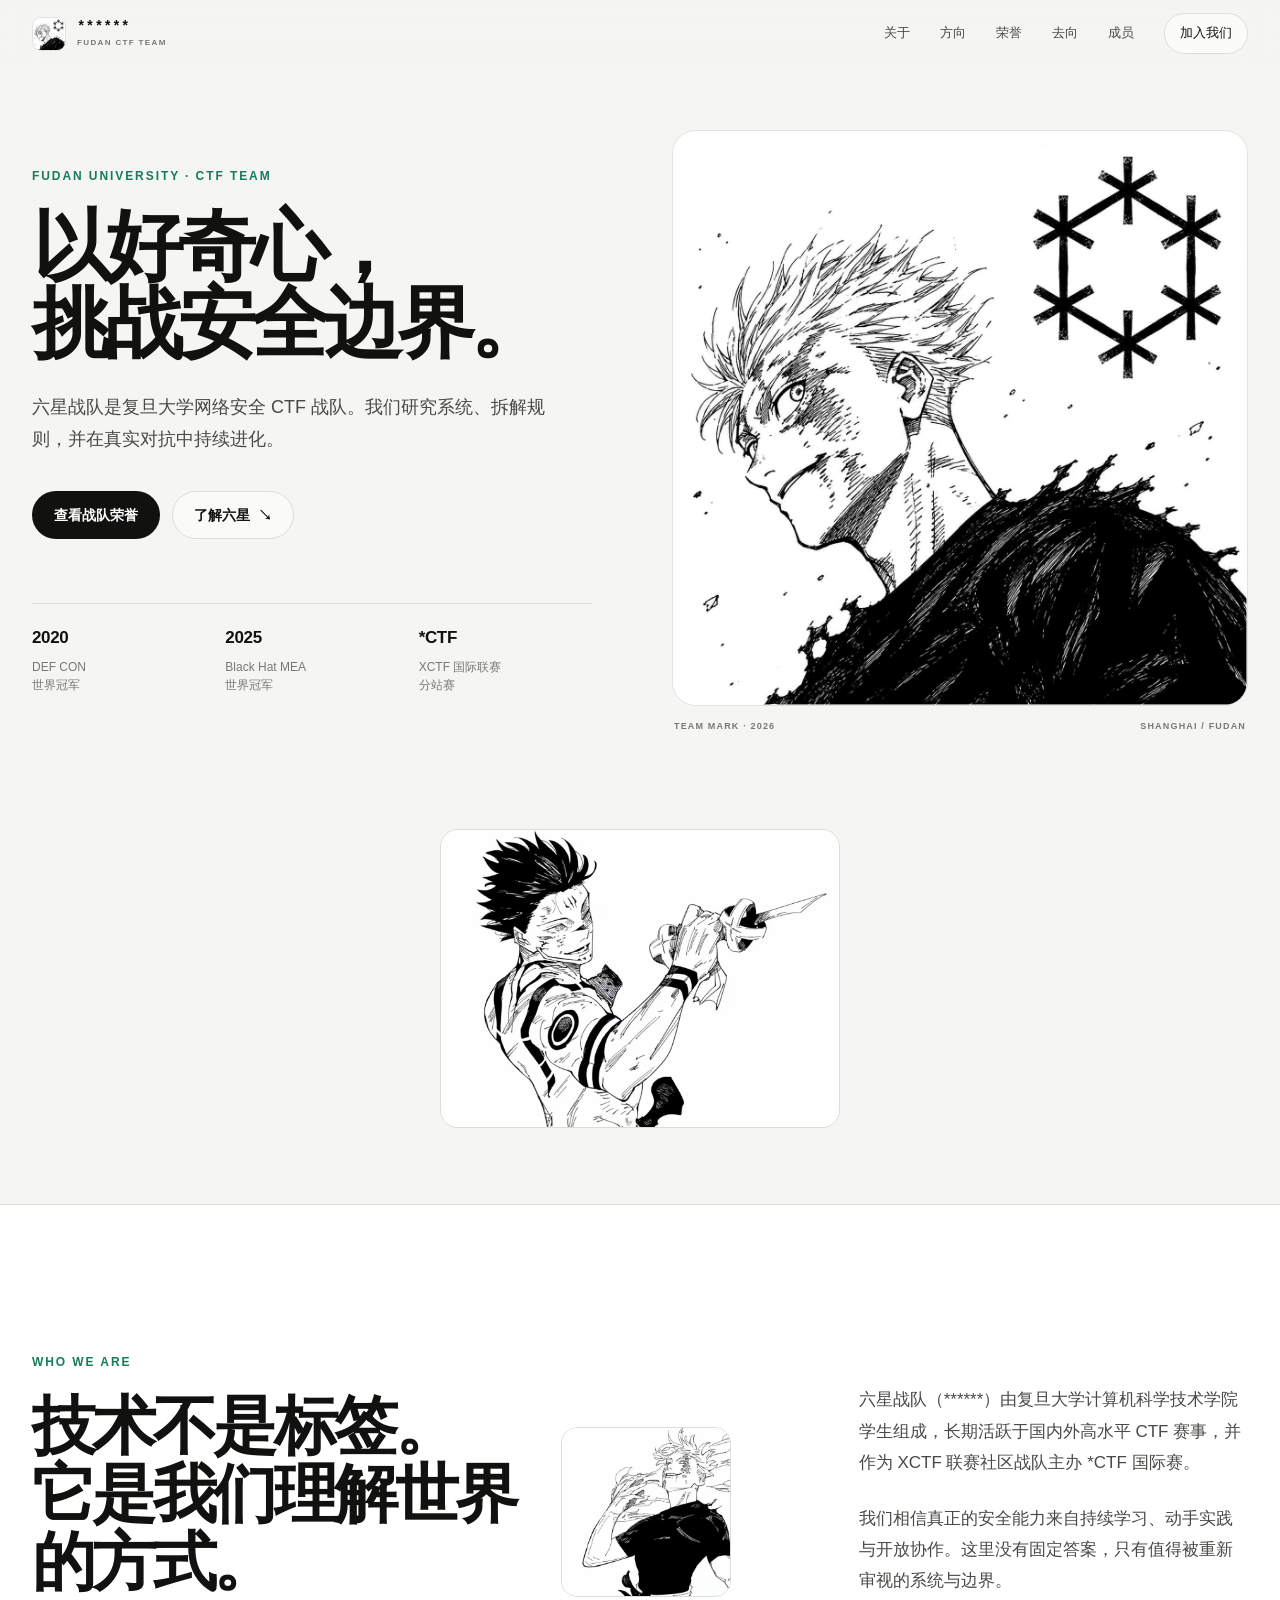
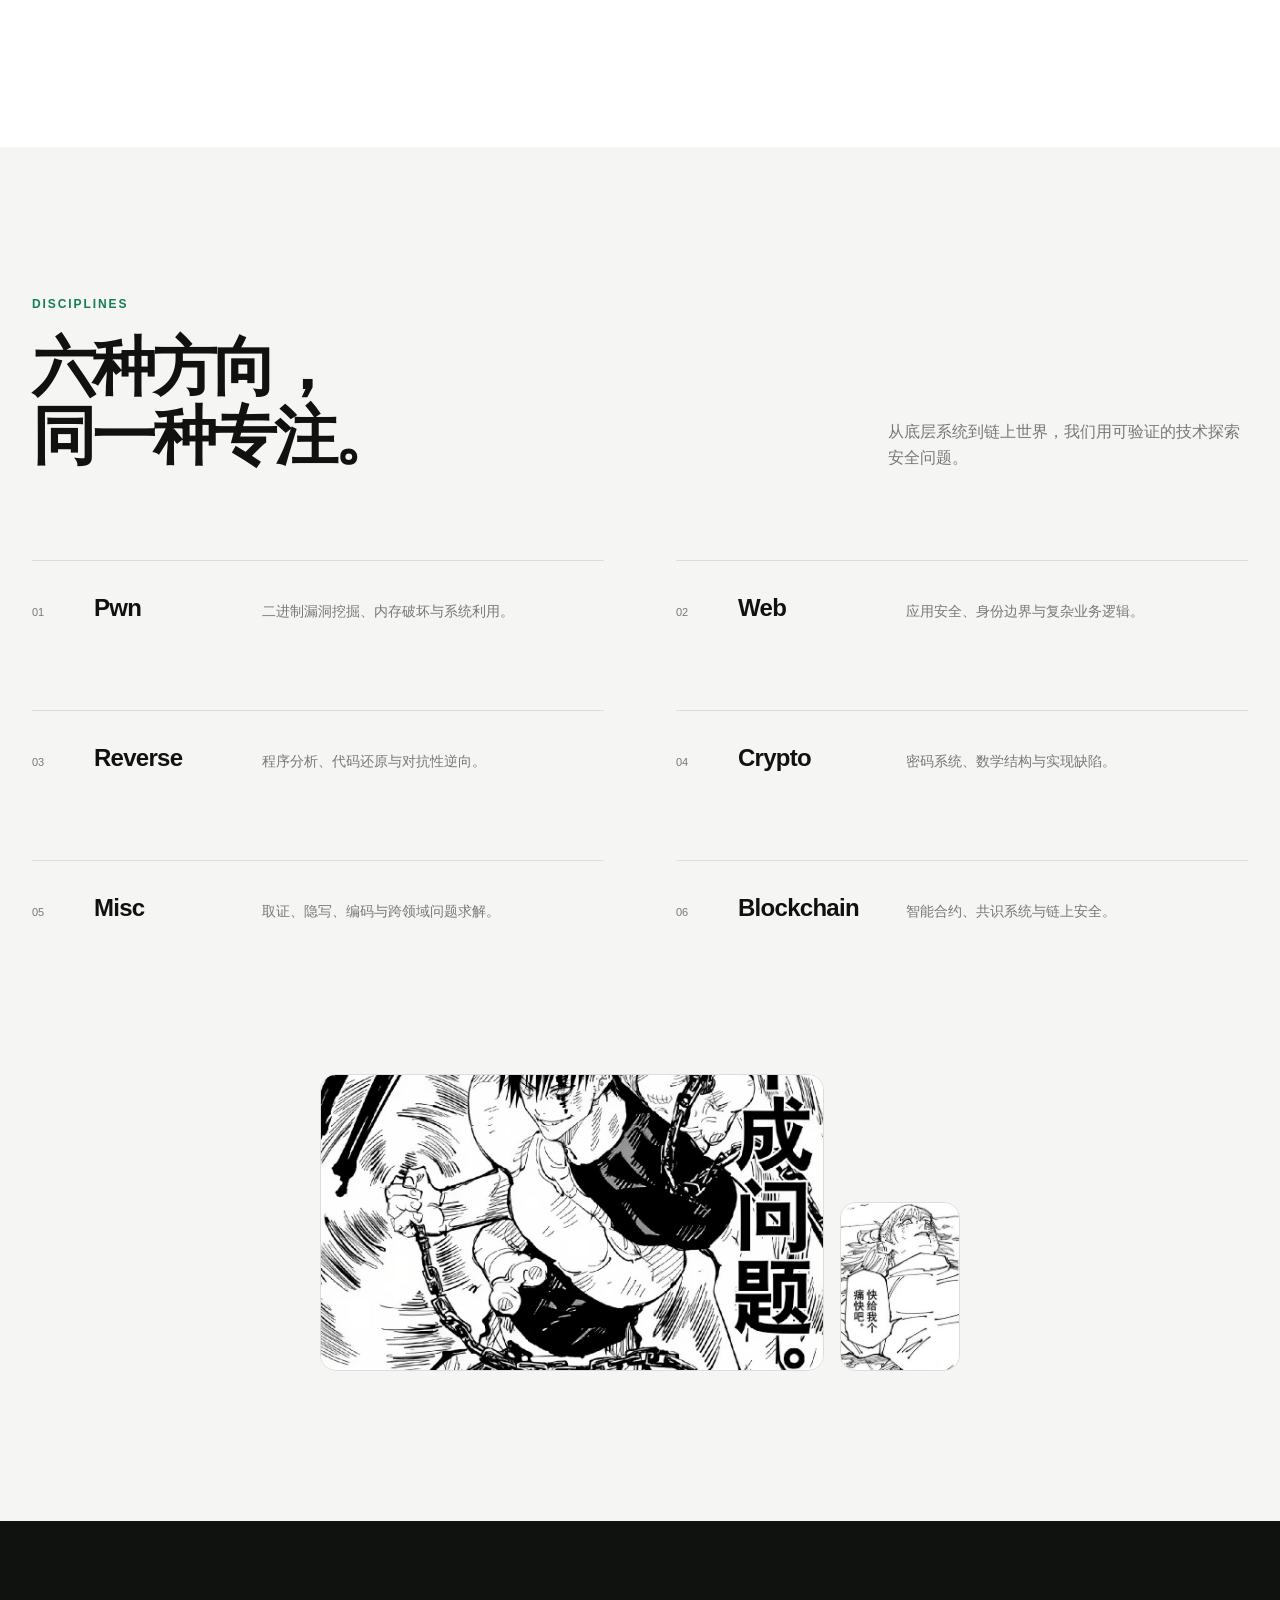
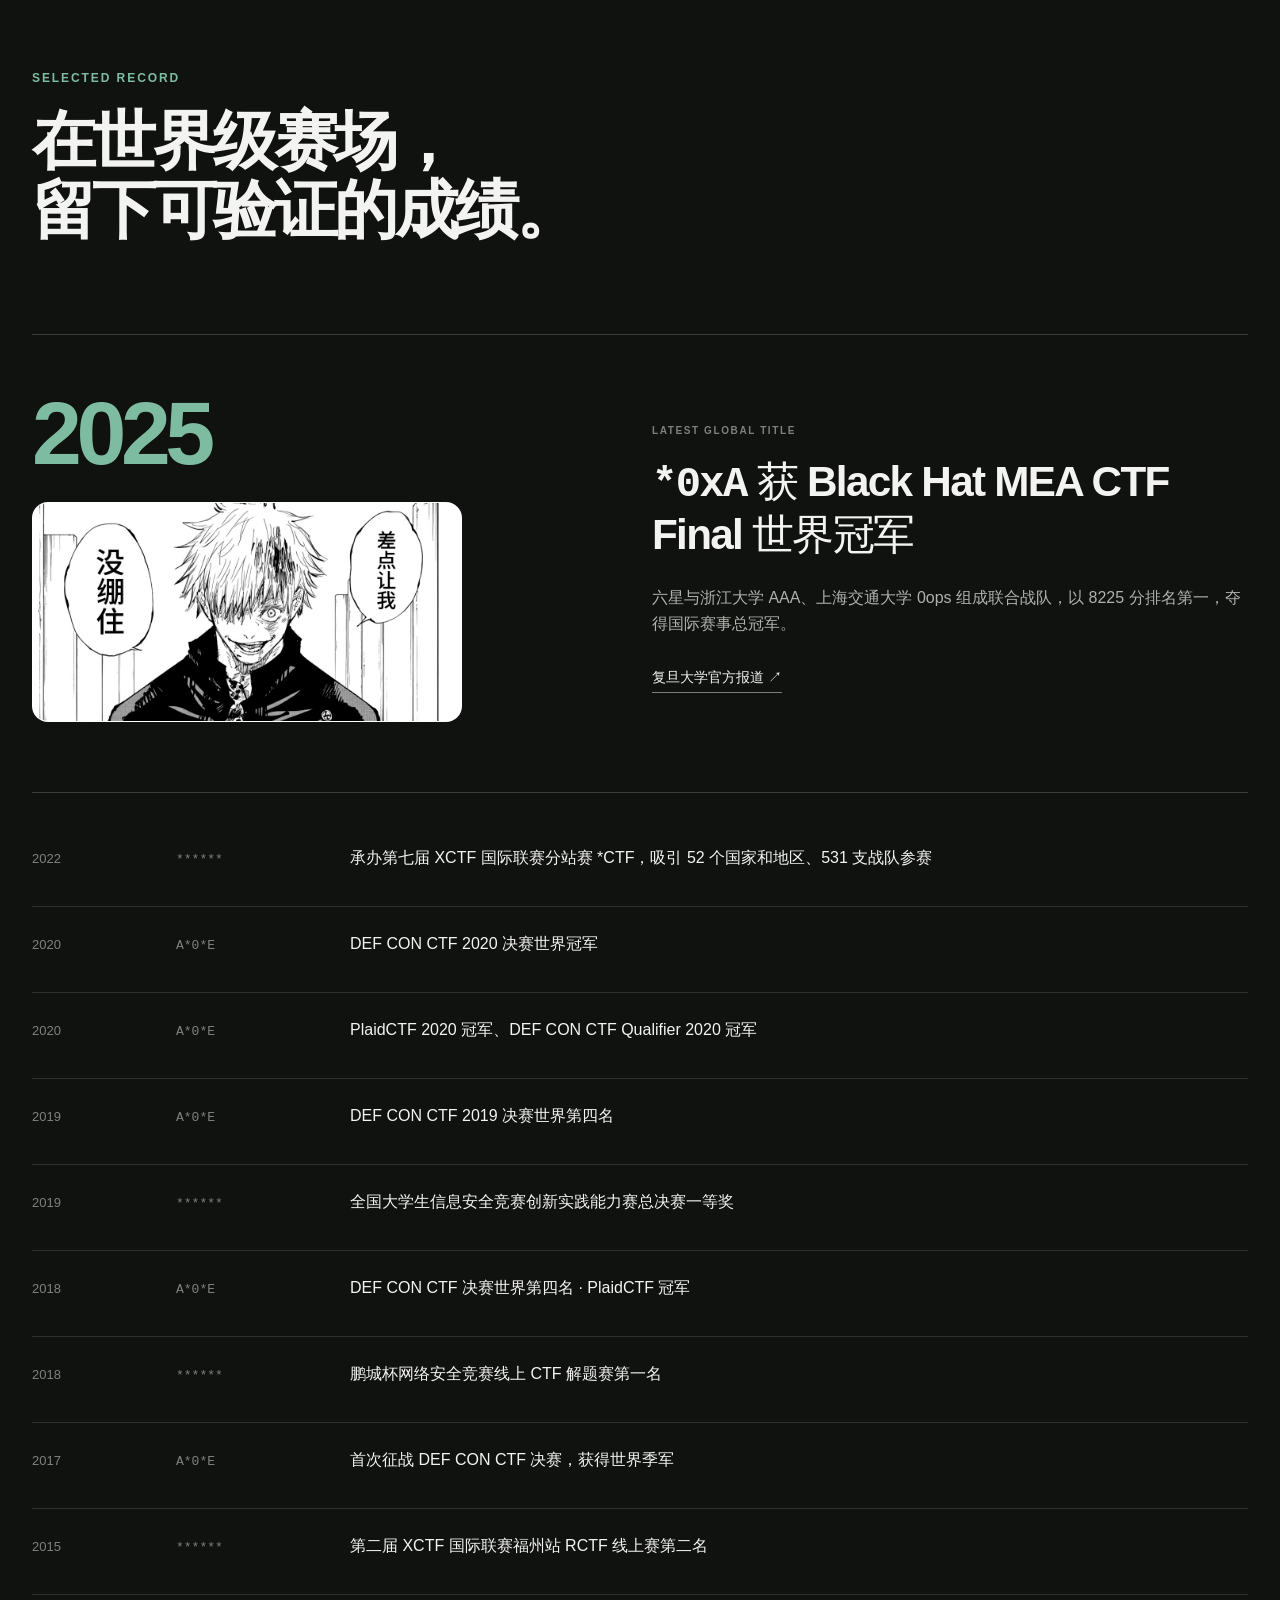
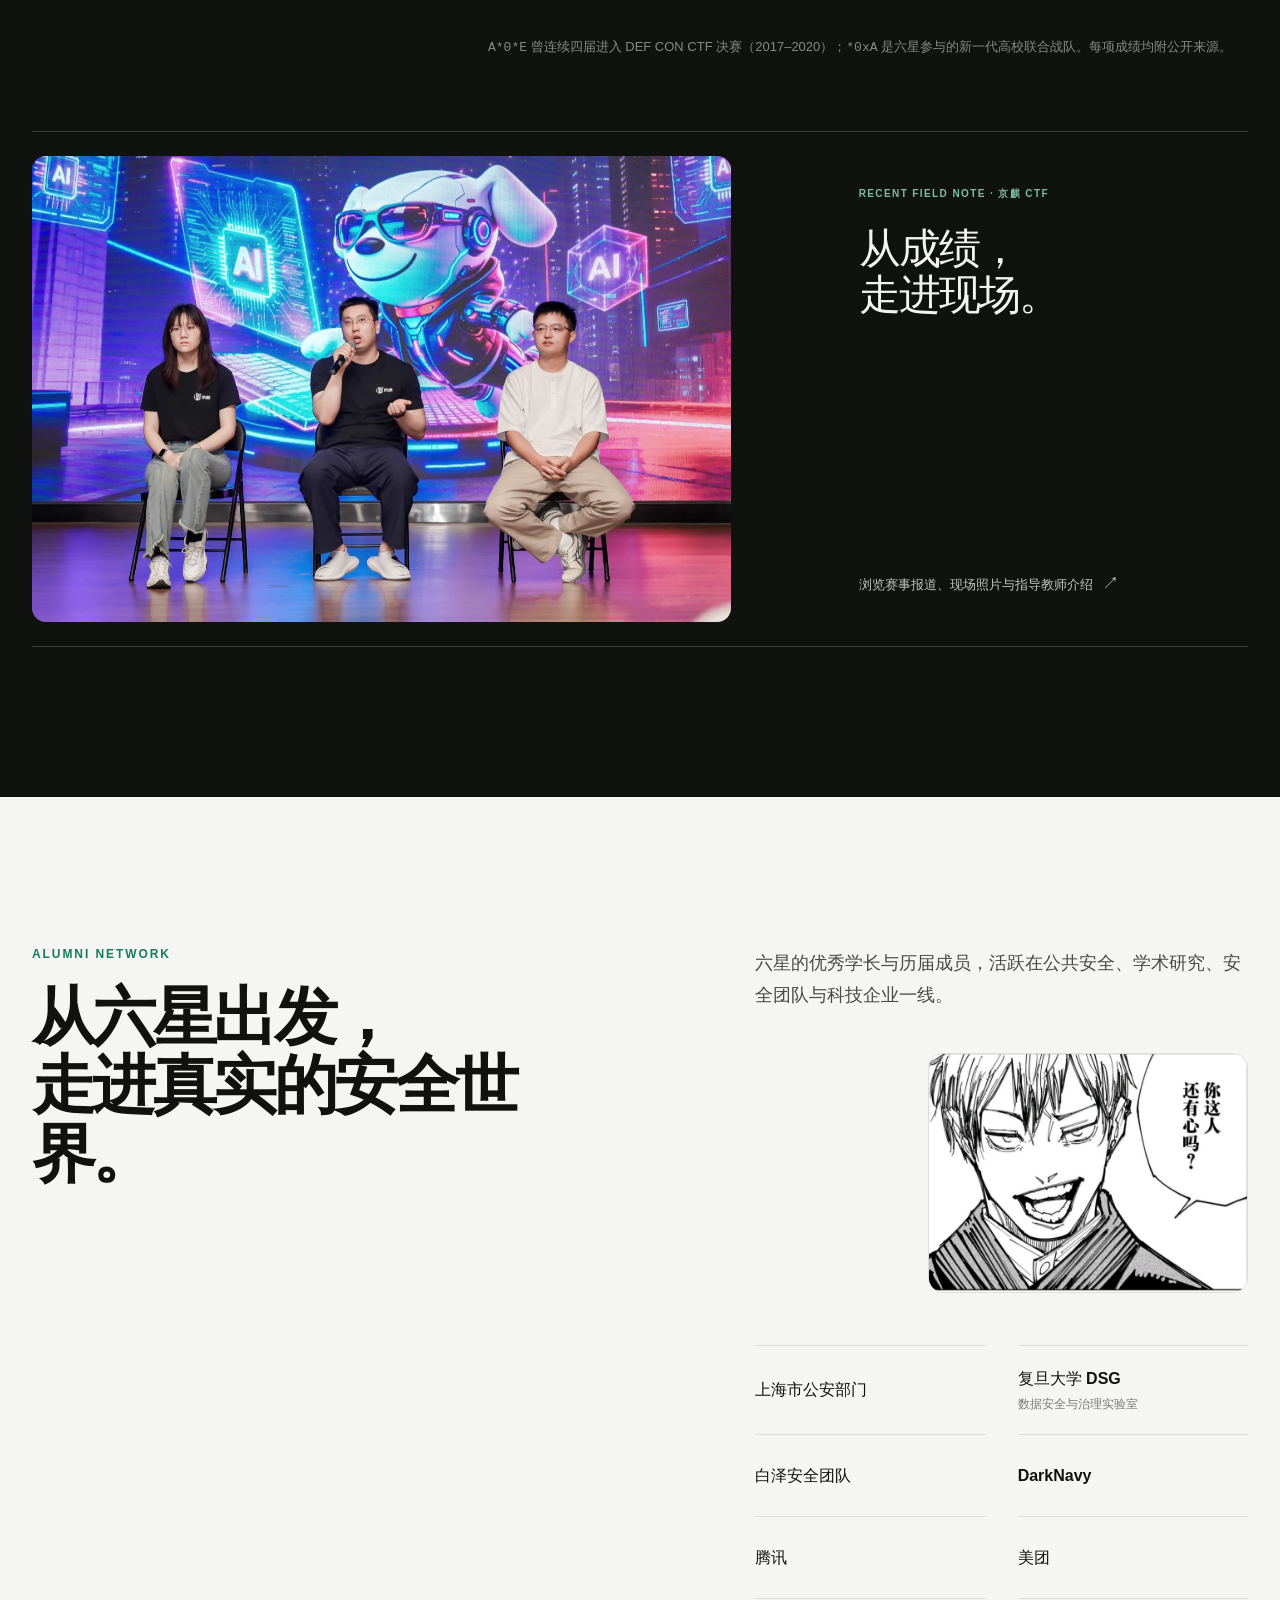
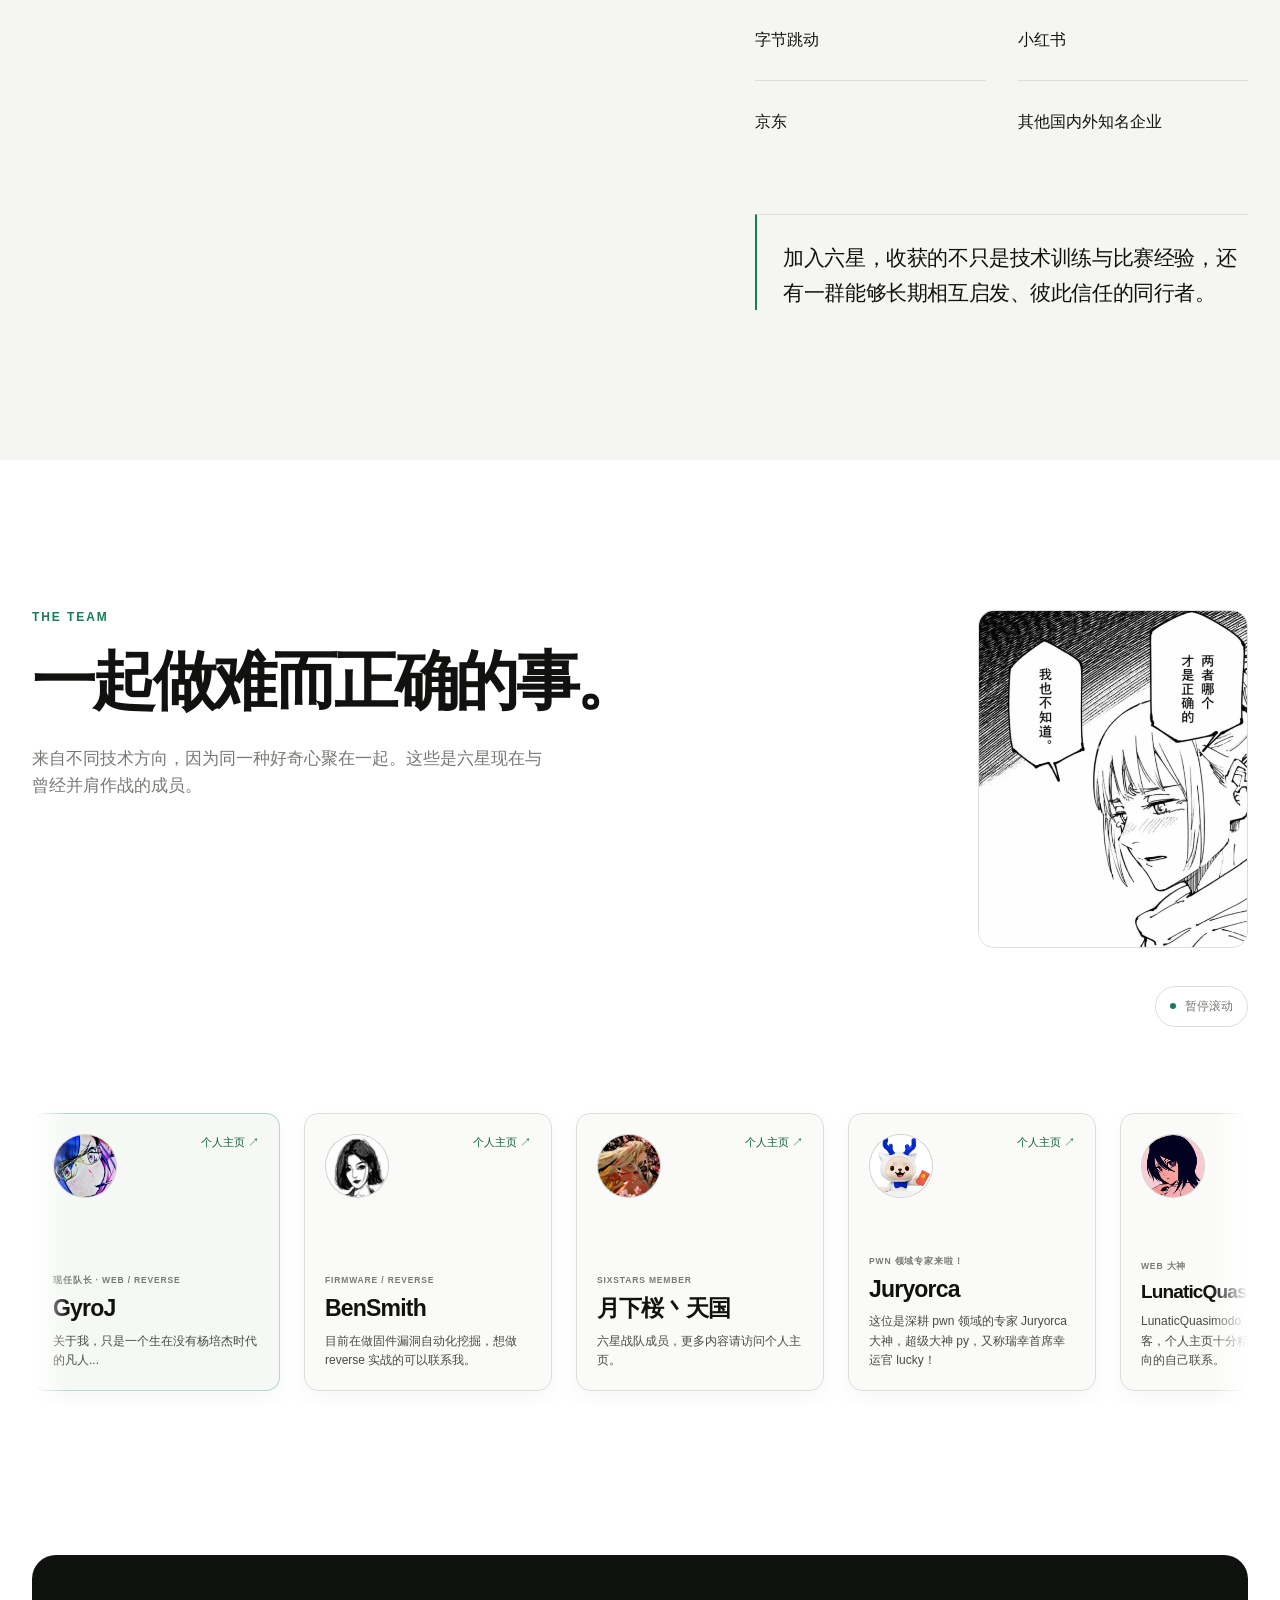
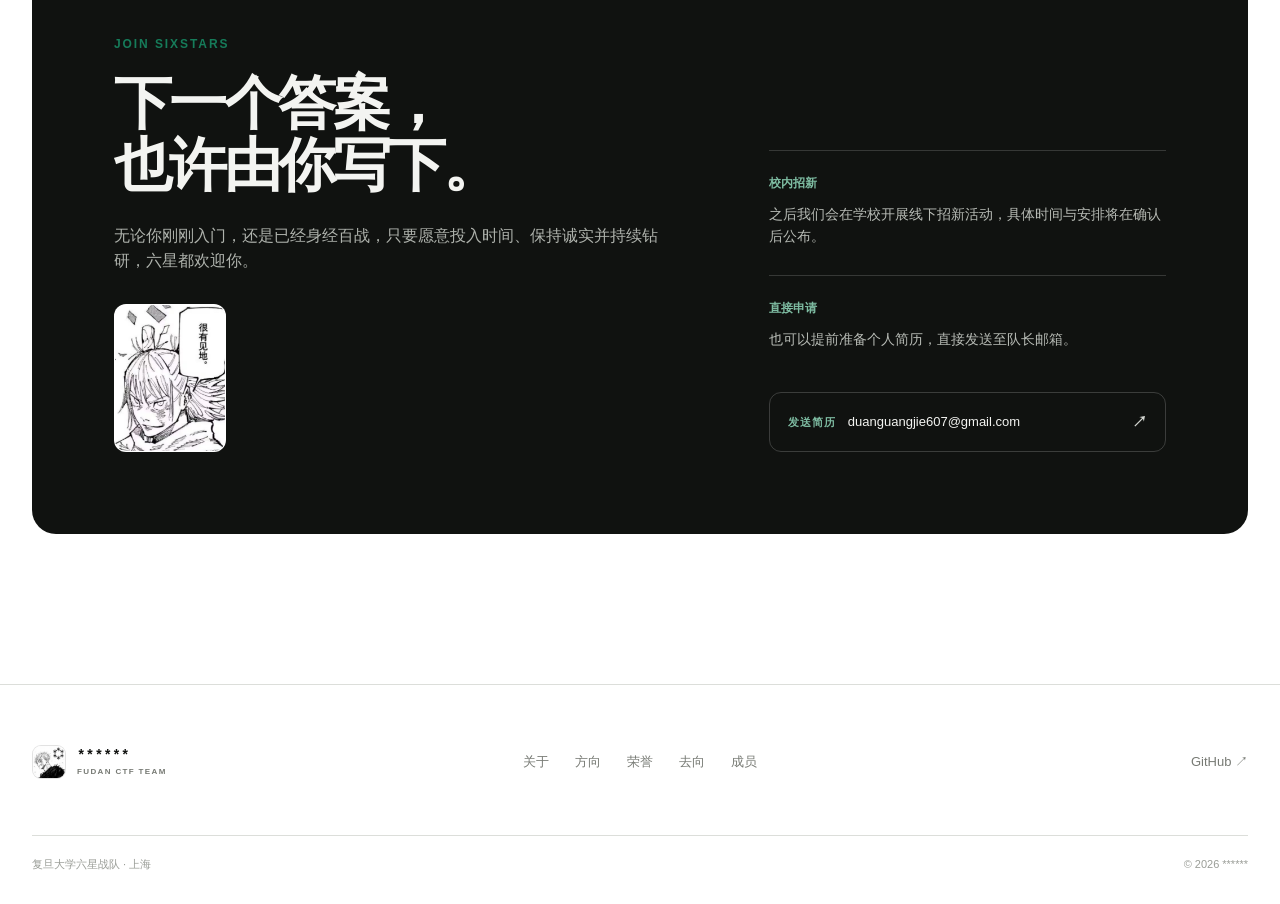
==== index.html @ b9bbaf96 "Add Lunasakura team member" ====
<!DOCTYPE html>
<html lang="zh-CN">
<head>
  <meta charset="UTF-8" />
  <meta name="viewport" content="width=device-width, initial-scale=1.0" />
  <meta name="description" content="复旦大学六星战队（******）官方网站 —— 探索网络安全边界的 CTF 战队。" />
  <meta name="theme-color" content="#f5f5f3" />
  <title>六星战队 ****** | 复旦大学 CTF 战队</title>
  <link rel="icon" type="image/jpeg" href="assets/sixstars-team-mark.jpg" />
  <link rel="preload" as="image" href="assets/sixstars-team-mark.jpg" />
  <link rel="stylesheet" href="css/style.css" />
</head>
<body>
  <a class="skip-link" href="#main">跳到主要内容</a>

  <header class="navbar" id="navbar">
    <div class="navbar-inner">
      <a class="brand" href="#top" aria-label="返回六星战队首页">
        <span class="brand-image">
          <img src="assets/sixstars-team-mark.jpg" alt="" />
        </span>
        <span class="brand-copy">
          <strong>******</strong>
          <small>FUDAN CTF TEAM</small>
        </span>
      </a>
      <nav class="nav-links" id="navLinks" aria-label="主要导航">
        <a href="#about">关于</a>
        <a href="#fields">方向</a>
        <a href="#honors">荣誉</a>
        <a href="#alumni">去向</a>
        <a href="#members">成员</a>
        <a class="nav-cta" href="#join">加入我们</a>
      </nav>
      <button class="nav-toggle" id="navToggle" type="button" aria-label="打开菜单" aria-expanded="false" aria-controls="navLinks">
        <span></span><span></span>
      </button>
    </div>
  </header>

  <main id="main">
    <section class="hero" id="top">
      <div class="container hero-layout">
        <div class="hero-copy reveal">
          <p class="eyebrow">FUDAN UNIVERSITY · CTF TEAM</p>
          <h1>以好奇心，<br />挑战安全边界。</h1>
          <p class="hero-summary">六星战队是复旦大学网络安全 CTF 战队。我们研究系统、拆解规则，并在真实对抗中持续进化。</p>
          <div class="hero-actions">
            <a class="button button-primary" href="#honors">查看战队荣誉</a>
            <a class="button button-secondary" href="#about">了解六星 <span aria-hidden="true">↘</span></a>
          </div>
          <dl class="hero-facts" aria-label="战队代表成绩">
            <div>
              <dt>2020</dt>
              <dd>DEF CON<br />世界冠军</dd>
            </div>
            <div>
              <dt>2025</dt>
              <dd>Black Hat MEA<br />世界冠军</dd>
            </div>
            <div>
              <dt>*CTF</dt>
              <dd>XCTF 国际联赛<br />分站赛</dd>
            </div>
          </dl>
        </div>

        <figure class="hero-visual reveal">
          <div class="hero-image-frame">
            <img src="assets/sixstars-team-mark.jpg" alt="六星战队黑白队标视觉" width="1254" height="1254" fetchpriority="high" />
          </div>
          <figcaption>
            <span>TEAM MARK · 2026</span>
            <span>SHANGHAI / FUDAN</span>
          </figcaption>
        </figure>
      </div>
    </section>

    <section class="visual-note" aria-label="六星视觉片段">
      <div class="container">
        <figure class="visual-note-frame reveal" aria-hidden="true">
          <img src="assets/editorial/boundary.jpg?v=1" alt="" width="1260" height="941" loading="lazy" decoding="async" />
        </figure>
      </div>
    </section>

    <section class="section statement" id="about">
      <div class="container">
        <div class="statement-heading reveal">
          <p class="eyebrow">WHO WE ARE</p>
          <h2>技术不是标签。<br />它是我们理解世界的方式。</h2>
          <figure class="statement-art" aria-hidden="true">
            <img src="assets/editorial/focus.jpg?v=1" alt="" width="1004" height="1004" loading="lazy" decoding="async" />
          </figure>
        </div>
        <div class="statement-body reveal">
          <p>六星战队（******）由复旦大学计算机科学技术学院学生组成，长期活跃于国内外高水平 CTF 赛事，并作为 XCTF 联赛社区战队主办 *CTF 国际赛。</p>
          <p>我们相信真正的安全能力来自持续学习、动手实践与开放协作。这里没有固定答案，只有值得被重新审视的系统与边界。</p>
        </div>
      </div>
    </section>

    <section class="section disciplines" id="fields">
      <div class="container">
        <header class="section-head reveal">
          <div>
            <p class="eyebrow">DISCIPLINES</p>
            <h2>六种方向，<br />同一种专注。</h2>
          </div>
          <p>从底层系统到链上世界，我们用可验证的技术探索安全问题。</p>
        </header>
        <div class="discipline-list">
          <article class="discipline-item reveal">
            <span>01</span><h3>Pwn</h3><p>二进制漏洞挖掘、内存破坏与系统利用。</p>
          </article>
          <article class="discipline-item reveal">
            <span>02</span><h3>Web</h3><p>应用安全、身份边界与复杂业务逻辑。</p>
          </article>
          <article class="discipline-item reveal">
            <span>03</span><h3>Reverse</h3><p>程序分析、代码还原与对抗性逆向。</p>
          </article>
          <article class="discipline-item reveal">
            <span>04</span><h3>Crypto</h3><p>密码系统、数学结构与实现缺陷。</p>
          </article>
          <article class="discipline-item reveal">
            <span>05</span><h3>Misc</h3><p>取证、隐写、编码与跨领域问题求解。</p>
          </article>
          <article class="discipline-item reveal">
            <span>06</span><h3>Blockchain</h3><p>智能合约、共识系统与链上安全。</p>
          </article>
        </div>
        <div class="discipline-artwork reveal" aria-hidden="true">
          <figure class="discipline-artwork-main">
            <img src="assets/editorial/resolve.jpg?v=1" alt="" width="1102" height="1080" loading="lazy" decoding="async" />
          </figure>
          <figure class="discipline-artwork-note">
            <img src="assets/editorial/endurance.jpg?v=1" alt="" width="251" height="352" loading="lazy" decoding="async" />
          </figure>
        </div>
      </div>
    </section>

    <section class="section honors" id="honors">
      <div class="container">
        <header class="honors-head reveal">
          <p class="eyebrow">SELECTED RECORD</p>
          <h2>在世界级赛场，<br />留下可验证的成绩。</h2>
        </header>

        <article class="honor-feature reveal">
          <div class="honor-feature-visual">
            <div class="honor-feature-year">2025</div>
            <figure class="honor-artwork" aria-hidden="true">
              <img src="assets/editorial/near-miss.jpg?v=1" alt="" width="1080" height="554" loading="lazy" decoding="async" />
            </figure>
          </div>
          <div class="honor-feature-copy">
            <p class="honor-label">LATEST GLOBAL TITLE</p>
            <h3><span class="mono">*0xA</span> 获 Black Hat MEA CTF Final 世界冠军</h3>
            <p>六星与浙江大学 AAA、上海交通大学 0ops 组成联合战队，以 8225 分排名第一，夺得国际赛事总冠军。</p>
            <a href="https://www.fudan.edu.cn/2025/1219/c24a147800/page.htm" target="_blank" rel="noopener">复旦大学官方报道 <span aria-hidden="true">↗</span></a>
          </div>
        </article>

        <div class="record-list reveal" role="list" aria-label="历年荣誉">
          <article class="record-row" role="listitem">
            <time>2022</time><span class="record-team">******</span>
            <p><a href="https://software.fudan.edu.cn/bb/e0/c29332a441312/page.htm" target="_blank" rel="noopener">承办第七届 XCTF 国际联赛分站赛 *CTF，吸引 52 个国家和地区、531 支战队参赛</a></p>
          </article>
          <article class="record-row" role="listitem">
            <time>2020</time><span class="record-team">A*0*E</span>
            <p><a href="https://cs.fudan.edu.cn/17/6d/c24256a268141/page.htm" target="_blank" rel="noopener">DEF CON CTF 2020 决赛世界冠军</a></p>
          </article>
          <article class="record-row" role="listitem">
            <time>2020</time><span class="record-team">A*0*E</span>
            <p><a href="https://ctftime.org/team/38901/" target="_blank" rel="noopener">PlaidCTF 2020 冠军、DEF CON CTF Qualifier 2020 冠军</a></p>
          </article>
          <article class="record-row" role="listitem">
            <time>2019</time><span class="record-team">A*0*E</span>
            <p><a href="https://news.fudan.edu.cn/2019/0904/c40a99816/page.htm" target="_blank" rel="noopener">DEF CON CTF 2019 决赛世界第四名</a></p>
          </article>
          <article class="record-row" role="listitem">
            <time>2019</time><span class="record-team">******</span>
            <p><a href="https://news.fudan.edu.cn/2019/0807/c5a99121/page.htm" target="_blank" rel="noopener">全国大学生信息安全竞赛创新实践能力赛总决赛一等奖</a></p>
          </article>
          <article class="record-row" role="listitem">
            <time>2018</time><span class="record-team">A*0*E</span>
            <p><a href="https://ctftime.org/event/666/" target="_blank" rel="noopener">DEF CON CTF 决赛世界第四名</a> · <a href="https://ctftime.org/team/38901/" target="_blank" rel="noopener">PlaidCTF 冠军</a></p>
          </article>
          <article class="record-row" role="listitem">
            <time>2018</time><span class="record-team">******</span>
            <p><a href="https://cs.fudan.edu.cn/0f/b1/c24286a266161/page.htm" target="_blank" rel="noopener">鹏城杯网络安全竞赛线上 CTF 解题赛第一名</a></p>
          </article>
          <article class="record-row" role="listitem">
            <time>2017</time><span class="record-team">A*0*E</span>
            <p><a href="https://jd.fudan.edu.cn/12/15/c13570a135701/page.htm" target="_blank" rel="noopener">首次征战 DEF CON CTF 决赛，获得世界季军</a></p>
          </article>
          <article class="record-row" role="listitem">
            <time>2015</time><span class="record-team">******</span>
            <p><a href="https://ai.fudan.edu.cn/16/3d/c24867a267837/page.htm" target="_blank" rel="noopener">第二届 XCTF 国际联赛福州站 RCTF 线上赛第二名</a></p>
          </article>
        </div>
        <p class="record-note reveal"><span class="mono">A*0*E</span> 曾连续四届进入 DEF CON CTF 决赛（2017–2020）；<span class="mono">*0xA</span> 是六星参与的新一代高校联合战队。每项成绩均附公开来源。</p>
        <a class="honors-story reveal" href="honors/" aria-label="查看完整赛事档案与京麒 CTF 现场照片">
          <figure class="honors-story-media">
            <img src="assets/reports/jingqi/panel.jpg?v=2" alt="京麒 CTF 线下赛现场交流" width="1280" height="852" loading="lazy" decoding="async" />
          </figure>
          <div class="honors-story-copy">
            <p>RECENT FIELD NOTE · 京麒 CTF</p>
            <h3>从成绩，<br />走进现场。</h3>
            <span>浏览赛事报道、现场照片与指导教师介绍 <b aria-hidden="true">↗</b></span>
          </div>
        </a>
      </div>
    </section>

    <section class="section alumni" id="alumni">
      <div class="container alumni-layout">
        <header class="alumni-heading reveal">
          <p class="eyebrow">ALUMNI NETWORK</p>
          <h2>从六星出发，<br />走进真实的安全世界。</h2>
        </header>
        <div class="alumni-content reveal">
          <p class="alumni-summary">六星的优秀学长与历届成员，活跃在公共安全、学术研究、安全团队与科技企业一线。</p>
          <figure class="alumni-art" aria-hidden="true">
            <img src="assets/editorial/challenger.jpg?v=1" alt="" width="808" height="572" loading="lazy" decoding="async" />
          </figure>
          <ul class="alumni-list" aria-label="六星战队历届成员去向">
            <li>上海市公安部门</li>
            <li>复旦大学 DSG<br /><span>数据安全与治理实验室</span></li>
            <li>白泽安全团队</li>
            <li>DarkNavy</li>
            <li>腾讯</li>
            <li>美团</li>
            <li>字节跳动</li>
            <li>小红书</li>
            <li>京东</li>
            <li>其他国内外知名企业</li>
          </ul>
          <p class="alumni-note">加入六星，收获的不只是技术训练与比赛经验，还有一群能够长期相互启发、彼此信任的同行者。</p>
        </div>
      </div>
    </section>

    <section class="section team" id="members">
      <div class="container team-layout">
        <header class="team-heading reveal">
          <p class="eyebrow">THE TEAM</p>
          <h2>一起做难而正确的事。</h2>
          <p>来自不同技术方向，因为同一种好奇心聚在一起。这些是六星现在与曾经并肩作战的成员。</p>
        </header>
        <figure class="team-artwork reveal" aria-hidden="true">
          <img src="assets/editorial/judgment.jpg?v=1" alt="" width="1081" height="1280" loading="lazy" decoding="async" />
        </figure>
        <button class="marquee-toggle reveal" id="memberMotionToggle" type="button" aria-pressed="false">
          <span class="marquee-toggle-dot" aria-hidden="true"></span>
          <span class="marquee-toggle-label">暂停滚动</span>
        </button>

        <div class="member-marquee reveal" aria-label="六星战队成员循环介绍">
          <div class="member-marquee-track">
            <div class="members-directory">
          <a class="member-profile member-profile--captain" href="https://gyrojibering.github.io/" target="_blank" rel="noopener" aria-label="访问 GyroJ 的个人主页">
            <span class="member-top">
              <span class="member-avatar">
                <img src="assets/gyroj-avatar.jpeg" alt="GyroJ 的头像" width="400" height="400" loading="lazy" />
              </span>
              <span class="member-link">个人主页 <span aria-hidden="true">↗</span></span>
            </span>
            <span class="member-meta">现任队长 · WEB / REVERSE</span>
            <strong>GyroJ</strong>
            <p class="member-bio">关于我，只是一个生在没有杨培杰时代的凡人...</p>
          </a>

          <a class="member-profile" href="https://juejin.cn/user/3145055758457438" target="_blank" rel="noopener" aria-label="访问 BenSmith 的个人主页">
            <span class="member-top">
              <span class="member-avatar">
                <img src="assets/members/BenSmith.jpg" alt="BenSmith 的头像" width="640" height="640" loading="lazy" decoding="async" />
              </span>
              <span class="member-link">个人主页 <span aria-hidden="true">↗</span></span>
            </span>
            <span class="member-meta">FIRMWARE / REVERSE</span>
            <strong>BenSmith</strong>
            <p class="member-bio">目前在做固件漏洞自动化挖掘，想做 reverse 实战的可以联系我。</p>
          </a>

          <a class="member-profile" href="https://lunasakura.top" target="_blank" rel="noopener" aria-label="访问月下桜丶天国的个人主页">
            <span class="member-top">
              <span class="member-avatar">
                <img src="assets/members/lunasakura.jpg" alt="月下桜丶天国的头像" width="640" height="640" loading="lazy" decoding="async" />
              </span>
              <span class="member-link">个人主页 <span aria-hidden="true">↗</span></span>
            </span>
            <span class="member-meta">SIXSTARS MEMBER</span>
            <strong>月下桜丶天国</strong>
            <p class="member-bio">六星战队成员，更多内容请访问个人主页。</p>
          </a>

          <a class="member-profile" href="https://juryorca.github.io" target="_blank" rel="noopener" aria-label="访问 Juryorca 的个人主页">
            <span class="member-top">
              <span class="member-avatar">
                <img src="assets/members/Juryorca.png" alt="Juryorca 的头像" width="940" height="940" loading="lazy" />
              </span>
              <span class="member-link">个人主页 <span aria-hidden="true">↗</span></span>
            </span>
            <span class="member-meta">PWN 领域专家来啦！</span>
            <strong>Juryorca</strong>
            <p class="member-bio">这位是深耕 pwn 领域的专家 Juryorca 大神，超级大神 py，又称瑞幸首席幸运官 lucky！</p>
          </a>

          <a class="member-profile member-profile--long-name" href="https://lunaticquasimodo.top" target="_blank" rel="noopener" aria-label="访问 LunaticQuasimodo 的个人主页">
            <span class="member-top">
              <span class="member-avatar">
                <img src="assets/members/lunaticQusimodo.jpg" alt="LunaticQuasimodo 的头像" width="940" height="940" loading="lazy" />
              </span>
              <span class="member-link">个人主页 <span aria-hidden="true">↗</span></span>
            </span>
            <span class="member-meta">WEB 大神</span>
            <strong>LunaticQuasimodo</strong>
            <p class="member-bio">LunaticQuasimodo，一位高调的白客，个人主页十分精美，征婚中，有意向的自己联系。</p>
          </a>

          <a class="member-profile" href="https://www.cameudis.com/" target="_blank" rel="noopener" aria-label="访问 Y2 的个人主页">
            <span class="member-top">
              <span class="member-avatar">
                <img src="assets/members/yy.png" alt="Y2 的头像" width="940" height="939" loading="lazy" />
              </span>
              <span class="member-link">个人主页 <span aria-hidden="true">↗</span></span>
            </span>
            <span class="member-meta">PWN 大神 Y2 来啦！</span>
            <strong>Y2</strong>
            <p class="member-bio">Sixstars 的老队长，无数 fduer CTF 的引路人，真正的大神。同时是知名偶像乐团的鼓手 sama。</p>
          </a>

          <a class="member-profile" href="https://www.cnblogs.com/Hencecho" target="_blank" rel="noopener" aria-label="访问 Hencecho 的个人主页">
            <span class="member-top">
              <span class="member-avatar">
                <img src="assets/members/Hencecho.jpg" alt="Hencecho 的头像" width="694" height="695" loading="lazy" />
              </span>
              <span class="member-link">个人主页 <span aria-hidden="true">↗</span></span>
            </span>
            <span class="member-meta">算法大神</span>
            <strong>Hencecho</strong>
            <p class="member-bio">计算机领域大神，算法大神，从二年级就开始学算法的顶级 ACM 选手。</p>
          </a>

          <a class="member-profile" href="https://changeyourway.github.io/" target="_blank" rel="noopener" aria-label="访问 miao 的个人主页">
            <span class="member-top">
              <span class="member-avatar">
                <img src="assets/members/miao.jpg" alt="miao 的头像" width="400" height="400" loading="lazy" />
              </span>
              <span class="member-link">个人主页 <span aria-hidden="true">↗</span></span>
            </span>
            <span class="member-meta">个人博客</span>
            <strong>miao</strong>
            <p class="member-bio">记录一些技术随笔与想法。</p>
          </a>
            </div>
          </div>
        </div>
      </div>
    </section>

    <section class="section join" id="join">
      <div class="container">
        <div class="join-panel reveal">
          <div class="join-copy">
            <p class="eyebrow">JOIN SIXSTARS</p>
            <h2>下一个答案，<br />也许由你写下。</h2>
            <p class="join-summary">无论你刚刚入门，还是已经身经百战，只要愿意投入时间、保持诚实并持续钻研，六星都欢迎你。</p>
            <figure class="join-artwork" aria-hidden="true">
              <img src="assets/editorial/insight.jpg?v=1" alt="" width="390" height="517" loading="lazy" decoding="async" />
            </figure>
          </div>
          <div class="join-details">
            <div>
              <span>校内招新</span>
              <p>之后我们会在学校开展线下招新活动，具体时间与安排将在确认后公布。</p>
            </div>
            <div>
              <span>直接申请</span>
              <p>也可以提前准备个人简历，直接发送至队长邮箱。</p>
            </div>
            <a class="join-email" href="mailto:duanguangjie607@gmail.com">
              <span>发送简历</span>
              <strong>duanguangjie607@gmail.com</strong>
              <span aria-hidden="true">↗</span>
            </a>
          </div>
        </div>
      </div>
    </section>
  </main>

  <footer class="footer">
    <div class="container footer-main">
      <a class="brand footer-brand" href="#top" aria-label="返回六星战队首页">
        <span class="brand-image">
          <img src="assets/sixstars-team-mark.jpg" alt="" />
        </span>
        <span class="brand-copy"><strong>******</strong><small>FUDAN CTF TEAM</small></span>
      </a>
      <div class="footer-nav">
        <a href="#about">关于</a>
        <a href="#fields">方向</a>
        <a href="#honors">荣誉</a>
        <a href="#alumni">去向</a>
        <a href="#members">成员</a>
      </div>
      <a class="footer-github" href="https://github.com/GyroJibering/sixstars-official-web-pages" target="_blank" rel="noopener">GitHub <span aria-hidden="true">↗</span></a>
    </div>
    <div class="container footer-bottom">
      <p>复旦大学六星战队 · 上海</p>
      <p>© 2026 ******</p>
    </div>
  </footer>

  <script src="js/script.js"></script>
</body>
</html>
---- css/style.css ----
:root {
  --paper: #f5f5f3;
  --surface: #ffffff;
  --ink: #111210;
  --ink-soft: #484a46;
  --muted: #777a74;
  --line: #dcdeda;
  --accent: #167c5a;
  --accent-dark: #0d6043;
  --night: #101210;
  --night-soft: #1a1d1a;
  --radius: 18px;
  --nav-height: 68px;
  --ease: cubic-bezier(0.22, 1, 0.36, 1);
}

* {
  box-sizing: border-box;
  margin: 0;
  padding: 0;
}

html {
  scroll-behavior: smooth;
  scroll-padding-top: var(--nav-height);
}

body {
  font-family: "SF Pro Text", "SF Pro Display", Inter, -apple-system, BlinkMacSystemFont,
    "Segoe UI", "PingFang SC", "Hiragino Sans GB", "Microsoft YaHei", sans-serif;
  color: var(--ink);
  background: var(--paper);
  font-size: 16px;
  line-height: 1.6;
  -webkit-font-smoothing: antialiased;
  text-rendering: optimizeLegibility;
}

img {
  display: block;
  max-width: 100%;
}

a {
  color: inherit;
  text-decoration: none;
}

button,
a {
  -webkit-tap-highlight-color: transparent;
}

.container {
  width: min(100% - 64px, 1280px);
  margin-inline: auto;
}

.skip-link {
  position: fixed;
  top: 10px;
  left: 10px;
  z-index: 1000;
  padding: 10px 14px;
  border-radius: 8px;
  color: #fff;
  background: var(--ink);
  transform: translateY(-160%);
  transition: transform 180ms ease;
}

.skip-link:focus {
  transform: translateY(0);
}

.eyebrow {
  color: var(--accent);
  font-size: 12px;
  font-weight: 650;
  letter-spacing: 0.16em;
  line-height: 1.2;
}

.mono {
  font-family: "SFMono-Regular", Consolas, "Liberation Mono", monospace;
}

.navbar {
  position: fixed;
  inset: 0 0 auto;
  z-index: 100;
  height: var(--nav-height);
  border-bottom: 1px solid transparent;
  background: rgba(245, 245, 243, 0.82);
  backdrop-filter: blur(16px) saturate(120%);
  -webkit-backdrop-filter: blur(16px) saturate(120%);
  transition: background 240ms ease, border-color 240ms ease;
}

.navbar.scrolled {
  border-color: rgba(17, 18, 16, 0.09);
  background: rgba(245, 245, 243, 0.94);
}

.navbar-inner {
  width: min(100% - 64px, 1340px);
  height: 100%;
  margin-inline: auto;
  display: flex;
  align-items: center;
  justify-content: space-between;
}

.brand {
  display: inline-flex;
  align-items: center;
  gap: 11px;
}

.brand-image {
  width: 34px;
  height: 34px;
  overflow: hidden;
  border: 1px solid rgba(17, 18, 16, 0.12);
  border-radius: 9px;
  background: #fff;
}

.brand-image img {
  width: 100%;
  height: 100%;
  object-fit: cover;
}

.brand-copy {
  display: grid;
  line-height: 1;
}

.brand-copy strong {
  font-family: "SFMono-Regular", Consolas, monospace;
  font-size: 14px;
  letter-spacing: 0.03em;
}

.brand-copy small {
  margin-top: 5px;
  color: var(--muted);
  font-size: 8px;
  font-weight: 650;
  letter-spacing: 0.17em;
}

.nav-links {
  display: flex;
  align-items: center;
  gap: 30px;
}

.nav-links a {
  color: var(--ink-soft);
  font-size: 13px;
  font-weight: 520;
  transition: color 180ms ease;
}

.nav-links a:hover,
.nav-links a.active {
  color: var(--ink);
}

.nav-links .nav-cta {
  padding: 9px 15px;
  border: 1px solid var(--line);
  border-radius: 999px;
  background: rgba(255, 255, 255, 0.55);
}

.nav-links .nav-cta:hover {
  border-color: var(--ink);
}

.nav-toggle {
  display: none;
  width: 36px;
  height: 36px;
  border: 0;
  background: transparent;
  cursor: pointer;
  place-content: center;
  gap: 6px;
}

.nav-toggle span {
  width: 20px;
  height: 1px;
  background: var(--ink);
  transition: transform 200ms ease;
}

.nav-toggle[aria-expanded="true"] span:first-child {
  transform: translateY(3.5px) rotate(45deg);
}

.nav-toggle[aria-expanded="true"] span:last-child {
  transform: translateY(-3.5px) rotate(-45deg);
}

.hero {
  padding: calc(var(--nav-height) + 62px) 0 96px;
  min-height: 820px;
  display: flex;
  align-items: center;
}

.hero-layout {
  display: grid;
  grid-template-columns: repeat(12, minmax(0, 1fr));
  gap: 24px;
  align-items: center;
}

.hero-copy {
  grid-column: 1 / span 6;
  padding-right: 30px;
}

.hero h1 {
  margin-top: 24px;
  max-width: 720px;
  font-family: "SF Pro Display", -apple-system, BlinkMacSystemFont, "PingFang SC", sans-serif;
  font-size: clamp(56px, 6.1vw, 92px);
  font-weight: 650;
  letter-spacing: -0.065em;
  line-height: 0.99;
}

.hero-summary {
  max-width: 530px;
  margin-top: 30px;
  color: var(--ink-soft);
  font-size: 18px;
  line-height: 1.75;
}

.hero-actions {
  margin-top: 36px;
  display: flex;
  align-items: center;
  gap: 12px;
}

.button {
  min-height: 48px;
  padding: 0 21px;
  border: 1px solid transparent;
  border-radius: 999px;
  display: inline-flex;
  align-items: center;
  justify-content: center;
  gap: 8px;
  font-size: 14px;
  font-weight: 620;
  transition: transform 220ms var(--ease), background 220ms ease, border-color 220ms ease;
}

.button:hover {
  transform: translateY(-2px);
}

.button:active {
  transform: translateY(0);
}

.button-primary {
  color: #fff;
  background: var(--ink);
}

.button-primary:hover {
  background: #292b28;
}

.button-secondary {
  border-color: var(--line);
  background: rgba(255, 255, 255, 0.5);
}

.button-secondary:hover {
  border-color: #b9bcb6;
  background: #fff;
}

.hero-facts {
  max-width: 560px;
  margin-top: 64px;
  padding-top: 20px;
  border-top: 1px solid var(--line);
  display: grid;
  grid-template-columns: repeat(3, 1fr);
  gap: 20px;
}

.hero-facts div {
  display: grid;
  gap: 8px;
}

.hero-facts dt {
  color: var(--ink);
  font-size: 17px;
  font-weight: 660;
  letter-spacing: -0.02em;
}

.hero-facts dd {
  color: var(--muted);
  font-size: 12px;
  line-height: 1.45;
}

.hero-visual {
  grid-column: 7 / -1;
  margin-left: 20px;
}

.hero-image-frame {
  position: relative;
  aspect-ratio: 1 / 1;
  overflow: hidden;
  border: 1px solid rgba(17, 18, 16, 0.12);
  border-radius: 24px;
  background: #fff;
}

.hero-image-frame::after {
  content: "";
  position: absolute;
  inset: 0;
  pointer-events: none;
  box-shadow: inset 0 0 0 1px rgba(255, 255, 255, 0.55);
}

.hero-image-frame img {
  width: 100%;
  height: 100%;
  object-fit: cover;
  filter: contrast(1.02);
  transition: transform 900ms var(--ease);
}

.hero-visual:hover img {
  transform: scale(1.015);
}

.hero-visual figcaption {
  padding: 13px 2px 0;
  display: flex;
  justify-content: space-between;
  color: var(--muted);
  font-size: 9px;
  font-weight: 620;
  letter-spacing: 0.13em;
}

.visual-note {
  padding: 0 0 76px;
  background: var(--paper);
}

.visual-note-frame {
  width: min(100%, 400px);
  margin-inline: auto;
  overflow: hidden;
  border: 1px solid var(--line);
  border-radius: 18px;
  aspect-ratio: 1260 / 941;
  background: #fff;
}

.visual-note-frame img {
  width: 100%;
  height: 100%;
  object-fit: cover;
}

.section {
  padding: 150px 0;
}

.statement {
  border-top: 1px solid var(--line);
  background: var(--surface);
}

.statement .container {
  display: grid;
  grid-template-columns: repeat(12, minmax(0, 1fr));
  gap: 24px;
}

.statement-heading {
  grid-column: 1 / span 7;
  display: grid;
  grid-template-columns: minmax(0, 1fr) 170px;
  column-gap: 30px;
  align-items: end;
}

.statement-heading > .eyebrow {
  grid-column: 1 / -1;
}

.statement-heading h2 {
  grid-column: 1;
}

.statement-heading h2,
.section-head h2,
.honors-head h2,
.alumni-heading h2,
.team-heading h2,
.join-copy h2 {
  margin-top: 22px;
  font-family: "SF Pro Display", -apple-system, BlinkMacSystemFont, "PingFang SC", sans-serif;
  font-size: clamp(46px, 5vw, 72px);
  font-weight: 620;
  letter-spacing: -0.055em;
  line-height: 1.07;
}

.statement-body {
  grid-column: 9 / -1;
  align-self: end;
  display: grid;
  gap: 24px;
  color: var(--ink-soft);
  font-size: 17px;
  line-height: 1.85;
}

.statement-art {
  grid-column: 2;
  grid-row: 2;
  width: 170px;
  justify-self: end;
  overflow: hidden;
  border: 1px solid var(--line);
  border-radius: 16px;
  aspect-ratio: 1 / 1;
  background: #fff;
}

.statement-art img,
.discipline-artwork img,
.honor-artwork img,
.alumni-art img,
.team-artwork img,
.join-artwork img {
  width: 100%;
  height: 100%;
  object-fit: cover;
}

.disciplines {
  background: var(--paper);
}

.section-head {
  display: grid;
  grid-template-columns: 2fr 1fr;
  gap: 48px;
  align-items: end;
  margin-bottom: 90px;
}

.section-head > p {
  max-width: 360px;
  justify-self: end;
  color: var(--muted);
  font-size: 16px;
}

.discipline-list {
  display: grid;
  grid-template-columns: 1fr 1fr;
  column-gap: 72px;
}

.discipline-item {
  min-height: 150px;
  padding: 28px 0;
  border-top: 1px solid var(--line);
  display: grid;
  grid-template-columns: 44px 150px 1fr;
  gap: 18px;
  align-items: baseline;
  transition: border-color 220ms ease, transform 260ms var(--ease);
}

.discipline-item:hover {
  border-color: var(--ink);
  transform: translateX(4px);
}

.discipline-item > span {
  color: var(--muted);
  font-size: 11px;
  font-variant-numeric: tabular-nums;
}

.discipline-item h3 {
  font-size: 24px;
  font-weight: 620;
  letter-spacing: -0.03em;
}

.discipline-item p {
  color: var(--muted);
  font-size: 14px;
  line-height: 1.65;
}

.discipline-artwork {
  width: min(100%, 640px);
  margin: 64px auto 0;
  display: grid;
  grid-template-columns: minmax(0, 1fr) 120px;
  gap: 16px;
  align-items: end;
}

.discipline-artwork-main,
.discipline-artwork-note {
  overflow: hidden;
  border: 1px solid var(--line);
  border-radius: 16px;
  background: #fff;
}

.discipline-artwork-main {
  grid-column: 1;
  aspect-ratio: 1.7 / 1;
}

.discipline-artwork-main img {
  object-position: center 42%;
}

.discipline-artwork-note {
  grid-column: 2;
  aspect-ratio: 251 / 352;
}

.honors {
  color: #f3f4f1;
  background: var(--night);
}

.honors .eyebrow {
  color: #7ebca2;
}

.honors-head {
  max-width: 880px;
  margin-bottom: 90px;
}

.honor-feature {
  padding: 58px 0 70px;
  border-top: 1px solid rgba(255, 255, 255, 0.18);
  border-bottom: 1px solid rgba(255, 255, 255, 0.18);
  display: grid;
  grid-template-columns: repeat(12, minmax(0, 1fr));
  gap: 24px;
  align-items: end;
}

.honor-feature-visual {
  grid-column: 1 / span 5;
  display: grid;
  gap: 28px;
  align-self: stretch;
  align-content: space-between;
}

.honor-feature-year {
  color: #7ebca2;
  font-size: clamp(60px, 7vw, 100px);
  font-weight: 580;
  letter-spacing: -0.06em;
  line-height: 0.9;
}

.honor-feature-copy {
  grid-column: 7 / -1;
  align-self: center;
}

.honor-label {
  color: #7d827c;
  font-size: 10px;
  font-weight: 650;
  letter-spacing: 0.16em;
}

.honor-feature h3 {
  max-width: 780px;
  margin-top: 18px;
  font-size: clamp(30px, 3.3vw, 48px);
  font-weight: 560;
  letter-spacing: -0.04em;
  line-height: 1.2;
}

.honor-feature-copy > p:not(.honor-label) {
  max-width: 660px;
  margin-top: 24px;
  color: #aeb2ac;
  font-size: 16px;
}

.honor-feature a {
  display: inline-block;
  margin-top: 30px;
  padding-bottom: 3px;
  border-bottom: 1px solid rgba(255, 255, 255, 0.45);
  font-size: 14px;
}

.honor-artwork {
  width: min(100%, 430px);
  margin: 0;
  justify-self: start;
  overflow: hidden;
  border: 1px solid rgba(255, 255, 255, 0.16);
  border-radius: 16px;
  aspect-ratio: 1080 / 554;
  background: #fff;
}

.honor-artwork img {
  filter: contrast(1.035);
}

.record-list {
  margin-top: 28px;
}

.record-row {
  min-height: 86px;
  padding: 24px 0;
  border-bottom: 1px solid rgba(255, 255, 255, 0.13);
  display: grid;
  grid-template-columns: 120px 150px 1fr;
  gap: 24px;
  align-items: baseline;
}

.record-row time,
.record-team {
  color: #7d827c;
  font-size: 13px;
  font-variant-numeric: tabular-nums;
}

.record-team {
  font-family: "SFMono-Regular", Consolas, monospace;
}

.record-row p {
  font-size: 16px;
}

.record-row a {
  transition: color 180ms ease;
}

.record-row a:hover {
  color: #9cd2b8;
}

.record-note {
  max-width: 760px;
  margin: 42px 0 0 auto;
  color: #858a84;
  font-size: 13px;
}

.honors-story {
  margin-top: 72px;
  padding: 24px 0;
  border-top: 1px solid rgba(255, 255, 255, 0.18);
  border-bottom: 1px solid rgba(255, 255, 255, 0.18);
  display: grid;
  grid-template-columns: repeat(12, minmax(0, 1fr));
  gap: 24px;
  align-items: stretch;
  transition: border-color 220ms ease, background 220ms ease;
}

.honors-story:hover {
  border-color: rgba(156, 210, 184, 0.65);
}

.honors-story-media {
  grid-column: 1 / span 7;
  min-height: 350px;
  overflow: hidden;
  border-radius: 14px;
  background: #202320;
}

.honors-story-media img {
  width: 100%;
  height: 100%;
  object-fit: cover;
  filter: saturate(0.82) contrast(1.03);
  transition: transform 700ms var(--ease), filter 300ms ease;
}

.honors-story:hover .honors-story-media img {
  transform: scale(1.012);
  filter: saturate(0.94) contrast(1.02);
}

.honors-story-copy {
  grid-column: 9 / -1;
  padding: 30px 12px 24px 0;
  display: flex;
  flex-direction: column;
}

.honors-story-copy > p {
  color: #7ebca2;
  font-size: 10px;
  font-weight: 650;
  letter-spacing: 0.14em;
}

.honors-story-copy h3 {
  margin-top: 24px;
  font-size: clamp(34px, 3.3vw, 52px);
  font-weight: 560;
  letter-spacing: -0.045em;
  line-height: 1.08;
}

.honors-story-copy > span {
  margin-top: auto;
  padding-top: 48px;
  color: #c1c5bf;
  font-size: 13px;
  line-height: 1.6;
}

.honors-story-copy b {
  margin-left: 6px;
  color: #9cd2b8;
  font-size: 17px;
  font-weight: 400;
}

.alumni {
  background: var(--paper);
}

.alumni-layout {
  display: grid;
  grid-template-columns: repeat(12, minmax(0, 1fr));
  gap: 24px;
  align-items: start;
}

.alumni-heading {
  grid-column: 1 / span 6;
  position: sticky;
  top: calc(var(--nav-height) + 54px);
}

.alumni-content {
  grid-column: 8 / -1;
}

.alumni-summary {
  max-width: 560px;
  color: var(--ink-soft);
  font-size: 18px;
  line-height: 1.8;
}

.alumni-art {
  width: min(100%, 320px);
  margin-top: 42px;
  margin-left: auto;
  overflow: hidden;
  border: 1px solid var(--line);
  border-radius: 15px;
  aspect-ratio: 4 / 3;
  background: #fff;
}

.alumni-art img {
  object-position: center 42%;
}

.alumni-list {
  margin-top: 52px;
  display: grid;
  grid-template-columns: 1fr 1fr;
  column-gap: 32px;
  list-style: none;
}

.alumni-list li {
  min-height: 82px;
  padding: 20px 0;
  border-top: 1px solid var(--line);
  display: flex;
  flex-direction: column;
  justify-content: center;
  color: var(--ink);
  font-size: 16px;
  font-weight: 560;
}

.alumni-list span {
  margin-top: 3px;
  color: var(--muted);
  font-size: 12px;
  font-weight: 450;
}

.alumni-note {
  margin-top: 52px;
  padding: 26px 0 0 26px;
  border-top: 1px solid var(--line);
  border-left: 2px solid var(--accent);
  color: var(--ink);
  font-size: 21px;
  font-weight: 520;
  letter-spacing: -0.02em;
  line-height: 1.65;
}

.team {
  background: var(--surface);
}

.team-layout {
  display: grid;
  grid-template-columns: repeat(12, minmax(0, 1fr));
  gap: 24px;
  align-items: start;
}

.team-heading {
  grid-column: 1 / span 8;
}

.team-heading > p:last-child {
  max-width: 520px;
  margin-top: 30px;
  color: var(--muted);
  font-size: 17px;
}

.marquee-toggle {
  grid-column: 1 / -1;
  grid-row: 2;
  align-self: end;
  justify-self: end;
  margin-top: 14px;
  padding: 10px 14px;
  border: 1px solid var(--line);
  border-radius: 999px;
  display: inline-flex;
  align-items: center;
  gap: 9px;
  color: var(--muted);
  background: transparent;
  font: inherit;
  font-size: 12px;
  cursor: pointer;
  transition: color 180ms ease, border-color 180ms ease, background 180ms ease;
}

.team-artwork {
  grid-column: 9 / -1;
  grid-row: 1;
  width: min(100%, 270px);
  justify-self: end;
  overflow: hidden;
  border: 1px solid var(--line);
  border-radius: 16px;
  aspect-ratio: 4 / 5;
  background: #fff;
}

.team-artwork img {
  object-position: center 32%;
}

.marquee-toggle:hover {
  color: var(--ink);
  border-color: #b9bcb6;
  background: #fafaf8;
}

.marquee-toggle-dot {
  width: 6px;
  height: 6px;
  border-radius: 50%;
  background: var(--accent);
}

.marquee-toggle[aria-pressed="true"] .marquee-toggle-dot {
  background: var(--muted);
}

.member-marquee {
  grid-column: 1 / -1;
  grid-row: 3;
  min-width: 0;
  width: 100%;
  margin-top: 54px;
  overflow: hidden;
  mask-image: linear-gradient(to right, transparent, #000 3%, #000 97%, transparent);
  -webkit-mask-image: linear-gradient(to right, transparent, #000 3%, #000 97%, transparent);
}

.member-marquee-track {
  width: max-content;
  padding: 8px 0 14px;
  display: flex;
  will-change: transform;
  animation: member-scroll 40s linear infinite;
}

.members-directory {
  flex: none;
  display: flex;
  gap: 24px;
  padding-right: 24px;
}

.member-marquee:hover .member-marquee-track,
.member-marquee:focus-within .member-marquee-track,
.member-marquee.is-paused .member-marquee-track {
  animation-play-state: paused;
}

@keyframes member-scroll {
  to {
    transform: translateX(-50%);
  }
}

.member-profile {
  flex: 0 0 248px;
  width: 248px;
  min-width: 248px;
  min-height: 278px;
  padding: 20px;
  border: 1px solid var(--line);
  border-radius: 14px;
  display: flex;
  flex-direction: column;
  background: #fafaf8;
  box-shadow: 0 8px 24px rgba(17, 18, 16, 0.035);
  transition: transform 300ms var(--ease), border-color 240ms ease, box-shadow 240ms ease;
}

.member-profile--captain {
  border-color: rgba(22, 124, 90, 0.28);
  background: #f5f8f5;
}

.member-profile:hover {
  transform: translateY(-3px);
  border-color: #aeb1aa;
  box-shadow: 0 12px 30px rgba(17, 18, 16, 0.07);
}

.member-top {
  display: flex;
  align-items: flex-start;
  justify-content: space-between;
  gap: 16px;
}

.member-avatar {
  flex: 0 0 64px;
  width: 64px;
  height: 64px;
  overflow: hidden;
  border: 1px solid rgba(17, 18, 16, 0.1);
  border-radius: 50%;
  background: #e8e9e5;
}

.member-avatar img {
  width: 100%;
  height: 100%;
  object-fit: cover;
  transition: transform 600ms var(--ease);
}

.member-profile:hover .member-avatar img {
  transform: scale(1.035);
}

.member-meta {
  margin-top: auto;
  color: var(--muted);
  font-size: 8.5px;
  font-weight: 650;
  letter-spacing: 0.1em;
}

.member-profile strong {
  margin-top: 8px;
  overflow-wrap: anywhere;
  font-size: 23px;
  font-weight: 610;
  letter-spacing: -0.035em;
  line-height: 1.12;
}

.member-profile--long-name strong {
  font-size: 19px;
  letter-spacing: -0.045em;
}

.member-link {
  color: var(--accent-dark);
  font-size: 11px;
  white-space: nowrap;
}

.member-bio {
  margin-top: 10px;
  color: var(--ink-soft);
  font-size: 12px;
  line-height: 1.6;
  display: -webkit-box;
  overflow: hidden;
  -webkit-box-orient: vertical;
  -webkit-line-clamp: 4;
}

.join {
  padding-top: 0;
  background: var(--surface);
}

.join-panel {
  padding: 82px;
  border-radius: 24px;
  display: grid;
  grid-template-columns: 1.4fr 1fr;
  gap: 100px;
  color: #f3f4f1;
  background: var(--night);
}

.join-copy h2 {
  font-size: clamp(42px, 4.5vw, 64px);
}

.join-summary {
  max-width: 560px;
  margin-top: 26px;
  color: #aeb2ac;
  font-size: 16px;
}

.join-artwork {
  width: 112px;
  margin-top: 30px;
  overflow: hidden;
  border: 1px solid rgba(255, 255, 255, 0.16);
  border-radius: 12px;
  aspect-ratio: 390 / 517;
  background: #fff;
}

.join-details {
  display: grid;
  align-content: end;
  gap: 28px;
}

.join-details > div {
  padding-top: 18px;
  border-top: 1px solid rgba(255, 255, 255, 0.16);
}

.join-details span {
  color: #7ebca2;
  font-size: 12px;
  font-weight: 650;
}

.join-details p {
  margin-top: 8px;
  color: #b7bbb5;
  font-size: 14px;
}

.join-email {
  width: 100%;
  margin-top: 14px;
  padding: 17px 18px;
  border: 1px solid rgba(255, 255, 255, 0.18);
  border-radius: 12px;
  display: grid;
  grid-template-columns: auto 1fr auto;
  gap: 12px;
  align-items: center;
  color: #d4d7d2;
  transition: border-color 220ms ease, background 220ms ease, transform 220ms var(--ease);
}

.join-email:hover {
  border-color: rgba(255, 255, 255, 0.42);
  background: rgba(255, 255, 255, 0.04);
  transform: translateY(-2px);
}

.join-email > span {
  color: #7ebca2;
  font-size: 11px;
  letter-spacing: 0.08em;
}

.join-email > span:last-child {
  color: #d4d7d2;
  font-size: 15px;
  letter-spacing: 0;
}

.join-email strong {
  overflow-wrap: anywhere;
  color: #f3f4f1;
  font-size: 13px;
  font-weight: 520;
}

.footer {
  padding: 60px 0 30px;
  border-top: 1px solid var(--line);
  background: var(--surface);
}

.footer-main {
  display: grid;
  grid-template-columns: 1fr auto 1fr;
  align-items: center;
  gap: 40px;
}

.footer-nav {
  display: flex;
  gap: 26px;
}

.footer-nav a,
.footer-github {
  color: var(--muted);
  font-size: 13px;
  transition: color 180ms ease;
}

.footer-nav a:hover,
.footer-github:hover {
  color: var(--ink);
}

.footer-github {
  justify-self: end;
}

.footer-bottom {
  margin-top: 56px;
  padding-top: 20px;
  border-top: 1px solid var(--line);
  display: flex;
  justify-content: space-between;
  color: #9a9d97;
  font-size: 11px;
}

.reveal.is-prepared {
  opacity: 0;
  transform: translateY(24px);
}

.reveal.is-visible {
  opacity: 1;
  transform: none;
  transition: opacity 780ms var(--ease), transform 780ms var(--ease);
}

:focus-visible {
  outline: 2px solid var(--accent);
  outline-offset: 4px;
}

@media (max-width: 1020px) {
  .hero {
    min-height: auto;
  }

  .hero-layout {
    align-items: start;
  }

  .hero-copy {
    grid-column: 1 / span 7;
    padding-right: 0;
  }

  .hero-visual {
    grid-column: 8 / -1;
    margin-left: 0;
  }

  .hero h1 {
    font-size: clamp(52px, 7vw, 70px);
  }

  .statement-heading {
    grid-column: 1 / span 7;
  }

  .statement-body {
    grid-column: 8 / -1;
  }

  .alumni-heading {
    grid-column: 1 / span 6;
  }

  .alumni-content {
    grid-column: 7 / -1;
  }

  .discipline-list {
    column-gap: 40px;
  }

  .discipline-item {
    grid-template-columns: 34px 1fr;
  }

  .discipline-item p {
    grid-column: 2;
  }

  .team-heading {
    grid-column: 1 / span 7;
  }

  .marquee-toggle {
    grid-column: 1 / -1;
  }

  .join-panel {
    padding: 64px;
    gap: 60px;
  }
}

@media (max-width: 760px) {
  :root {
    --nav-height: 62px;
  }

  .container,
  .navbar-inner {
    width: min(100% - 40px, 1280px);
  }

  .brand-copy small {
    display: none;
  }

  .nav-toggle {
    display: grid;
  }

  .nav-links {
    position: fixed;
    top: var(--nav-height);
    left: 0;
    right: 0;
    max-height: 0;
    padding: 0 20px;
    overflow: hidden;
    display: grid;
    gap: 0;
    background: rgba(245, 245, 243, 0.98);
    border-bottom: 1px solid transparent;
    transition: max-height 300ms var(--ease), padding 300ms var(--ease), border-color 300ms ease;
  }

  .nav-links.open {
    max-height: 360px;
    padding-block: 12px;
    border-color: var(--line);
  }

  .nav-links a,
  .nav-links .nav-cta {
    padding: 14px 0;
    border: 0;
    border-radius: 0;
    border-bottom: 1px solid var(--line);
    background: transparent;
    font-size: 15px;
  }

  .nav-links a:last-child {
    border-bottom: 0;
  }

  .hero {
    padding: calc(var(--nav-height) + 48px) 0 76px;
  }

  .hero-layout {
    grid-template-columns: 1fr;
    gap: 58px;
  }

  .hero-copy,
  .hero-visual {
    grid-column: 1;
  }

  .hero h1 {
    margin-top: 20px;
    font-size: clamp(48px, 14.2vw, 66px);
    letter-spacing: -0.065em;
  }

  .hero-summary {
    margin-top: 24px;
    font-size: 16px;
  }

  .hero-actions {
    align-items: stretch;
  }

  .button {
    min-height: 46px;
    padding-inline: 17px;
  }

  .hero-facts {
    margin-top: 48px;
    gap: 12px;
  }

  .hero-facts dt {
    font-size: 15px;
  }

  .hero-facts dd {
    font-size: 10px;
  }

  .hero-visual {
    margin-left: 0;
  }

  .hero-visual figcaption {
    font-size: 8px;
  }

  .visual-note {
    padding-bottom: 56px;
  }

  .section {
    padding: 104px 0;
  }

  .statement .container,
  .alumni-layout,
  .team-layout {
    grid-template-columns: 1fr;
    gap: 46px;
  }

  .statement-heading,
  .statement-body,
  .statement-art,
  .team-heading,
  .team-artwork,
  .marquee-toggle,
  .member-marquee {
    grid-column: 1;
  }

  .statement-art {
    grid-row: auto;
    width: 140px;
    margin-top: 26px;
    justify-self: end;
  }

  .statement-heading {
    grid-template-columns: 1fr;
  }

  .statement-heading > .eyebrow,
  .statement-heading h2,
  .statement-art {
    grid-column: 1;
  }

  .statement-heading h2,
  .section-head h2,
  .honors-head h2,
  .alumni-heading h2,
  .team-heading h2,
  .join-copy h2 {
    font-size: clamp(40px, 11vw, 54px);
  }

  .statement-body {
    font-size: 16px;
  }

  .section-head {
    grid-template-columns: 1fr;
    gap: 28px;
    margin-bottom: 60px;
  }

  .section-head > p {
    justify-self: start;
  }

  .discipline-list {
    grid-template-columns: 1fr;
  }

  .discipline-item {
    min-height: 132px;
    grid-template-columns: 34px 108px 1fr;
  }

  .discipline-item p {
    grid-column: auto;
  }

  .discipline-artwork {
    width: min(100%, 480px);
    margin-top: 64px;
    grid-template-columns: minmax(0, 1fr) 84px;
    gap: 12px;
  }

  .discipline-artwork-main {
    grid-column: 1;
  }

  .discipline-artwork-note {
    grid-column: 2;
  }

  .honors-head {
    margin-bottom: 60px;
  }

  .honor-feature {
    padding: 42px 0 50px;
    grid-template-columns: 1fr;
    gap: 34px;
  }

  .honor-feature-visual,
  .honor-feature-copy,
  .honor-artwork {
    grid-column: 1;
  }

  .honor-feature-visual {
    gap: 22px;
  }

  .honor-feature-year {
    font-size: 64px;
  }

  .honor-feature h3 {
    font-size: 31px;
  }

  .honor-artwork {
    width: min(100%, 380px);
    justify-self: start;
  }

  .record-row {
    grid-template-columns: 64px 74px 1fr;
    gap: 14px;
  }

  .record-row p {
    font-size: 14px;
  }

  .team-layout {
    align-items: start;
  }

  .team-artwork,
  .marquee-toggle,
  .member-marquee {
    grid-row: auto;
  }

  .team-artwork {
    width: min(100%, 240px);
    justify-self: start;
  }

  .alumni-heading,
  .alumni-content {
    grid-column: 1;
  }

  .alumni-heading {
    position: static;
  }

  .marquee-toggle {
    justify-self: start;
  }

  .member-marquee {
    margin-top: 12px;
    mask-image: linear-gradient(to right, transparent, #000 5%, #000 95%, transparent);
    -webkit-mask-image: linear-gradient(to right, transparent, #000 5%, #000 95%, transparent);
  }

  .member-profile {
    flex-basis: 224px;
    width: 224px;
    min-width: 224px;
    min-height: 270px;
  }

  .join {
    padding-top: 0;
  }

  .join-panel {
    padding: 48px 28px;
    grid-template-columns: 1fr;
    gap: 58px;
  }

  .join-artwork {
    width: 100px;
    margin-top: 30px;
  }

  .footer-main {
    grid-template-columns: 1fr auto;
  }

  .footer-nav {
    display: none;
  }

  .footer-github {
    grid-column: 2;
  }
}

@media (max-width: 460px) {
  .container,
  .navbar-inner {
    width: min(100% - 32px, 1280px);
  }

  .hero-actions {
    flex-direction: column;
  }

  .hero-facts {
    grid-template-columns: 1fr 1fr;
  }

  .hero-facts div:last-child {
    grid-column: 1 / -1;
    padding-top: 14px;
    border-top: 1px solid var(--line);
  }

  .discipline-item {
    grid-template-columns: 32px 1fr;
  }

  .discipline-item p {
    grid-column: 2;
  }

  .record-row {
    grid-template-columns: 54px 1fr;
  }

  .record-row p {
    grid-column: 1 / -1;
  }

  .record-note {
    margin-top: 34px;
  }

  .honors-story {
    margin-top: 48px;
    padding: 16px 0 22px;
    grid-template-columns: 1fr;
    gap: 0;
  }

  .honors-story-media {
    grid-column: 1;
    min-height: 0;
    aspect-ratio: 4 / 3;
  }

  .honors-story-copy {
    grid-column: 1;
    padding: 26px 4px 4px;
  }

  .honors-story-copy h3 {
    margin-top: 16px;
    font-size: 34px;
  }

  .honors-story-copy > span {
    margin-top: 30px;
    padding-top: 0;
  }

  .alumni-list {
    grid-template-columns: 1fr;
  }

  .alumni-note {
    padding-left: 20px;
    font-size: 19px;
  }

  .footer-bottom {
    gap: 20px;
    flex-direction: column;
  }
}

@media (prefers-reduced-motion: reduce) {
  html {
    scroll-behavior: auto;
  }

  *,
  *::before,
  *::after {
    animation-duration: 0.01ms !important;
    animation-iteration-count: 1 !important;
    scroll-behavior: auto !important;
    transition-duration: 0.01ms !important;
  }

  .reveal.is-prepared {
    opacity: 1;
    transform: none;
  }

  .member-marquee {
    overflow-x: auto;
    mask-image: none;
    -webkit-mask-image: none;
  }

  .member-marquee-track {
    animation: none;
    will-change: auto;
  }

  .marquee-toggle {
    display: none;
  }
}
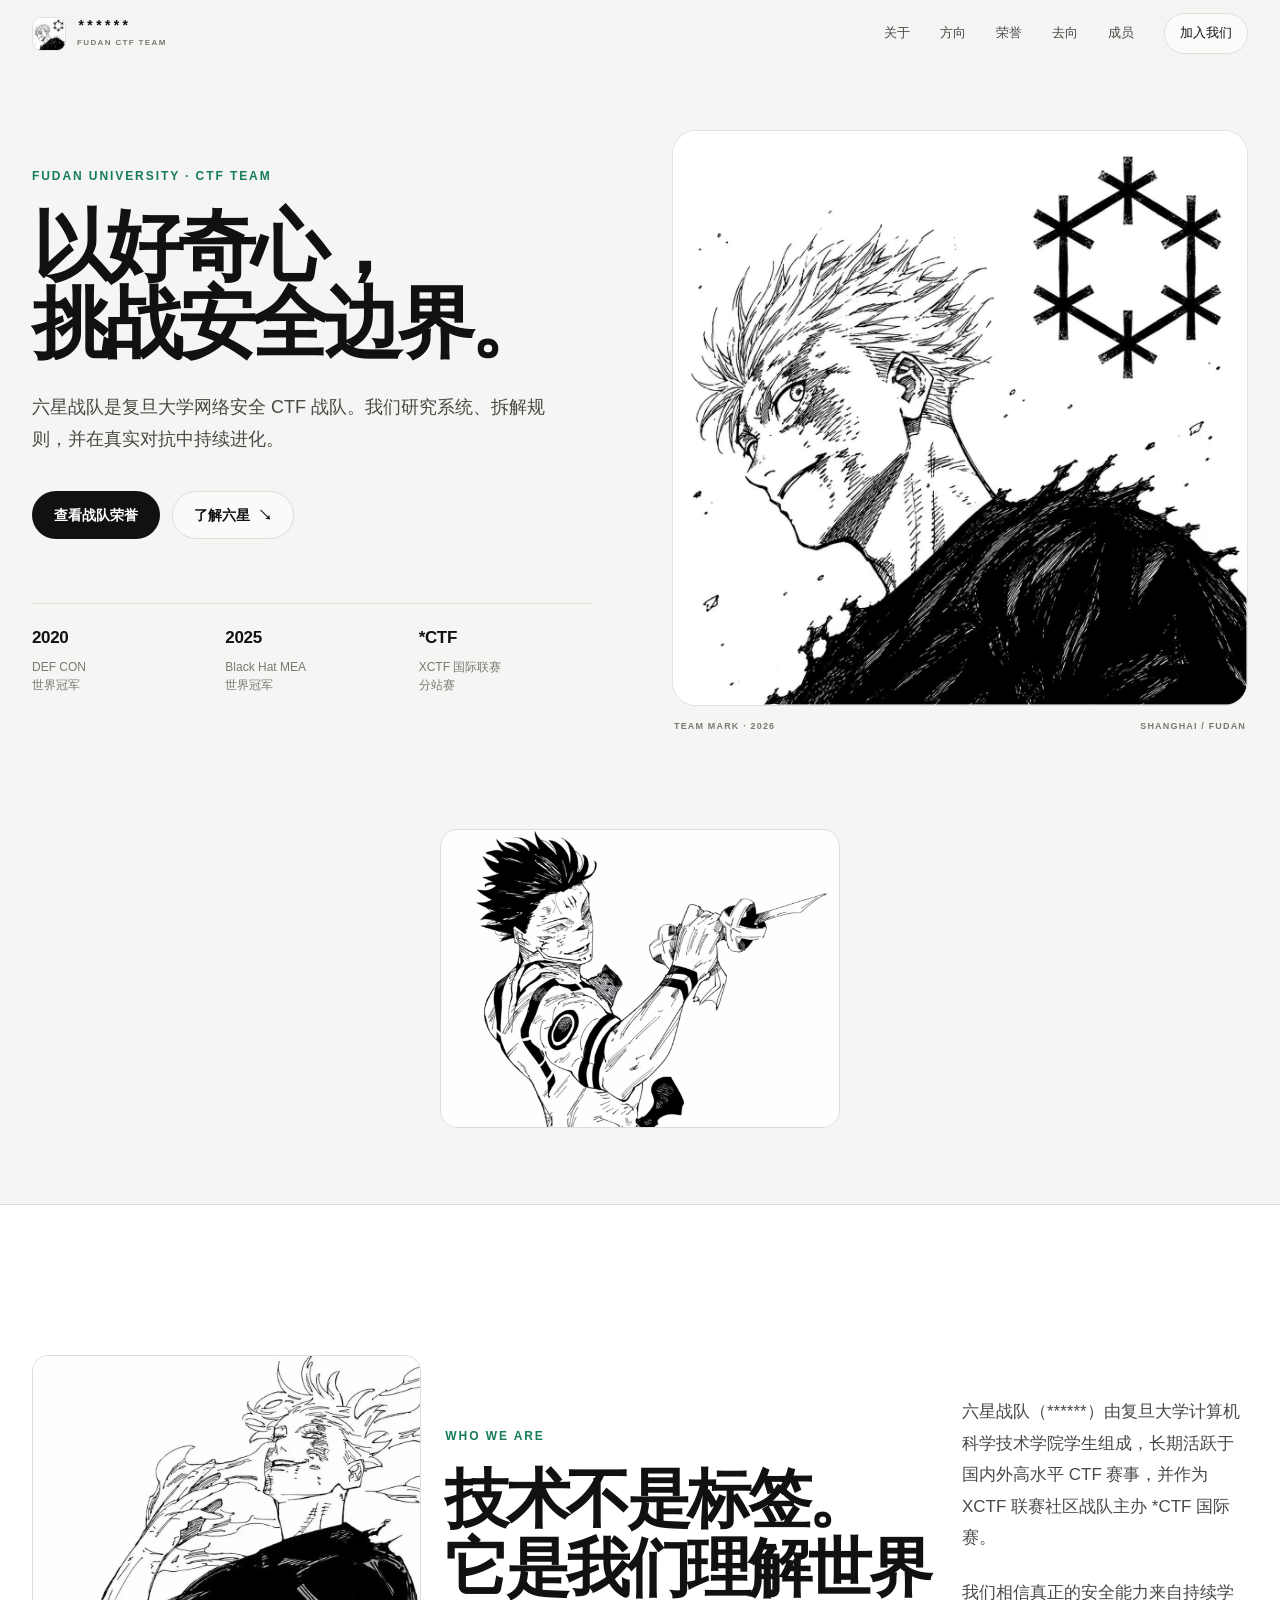
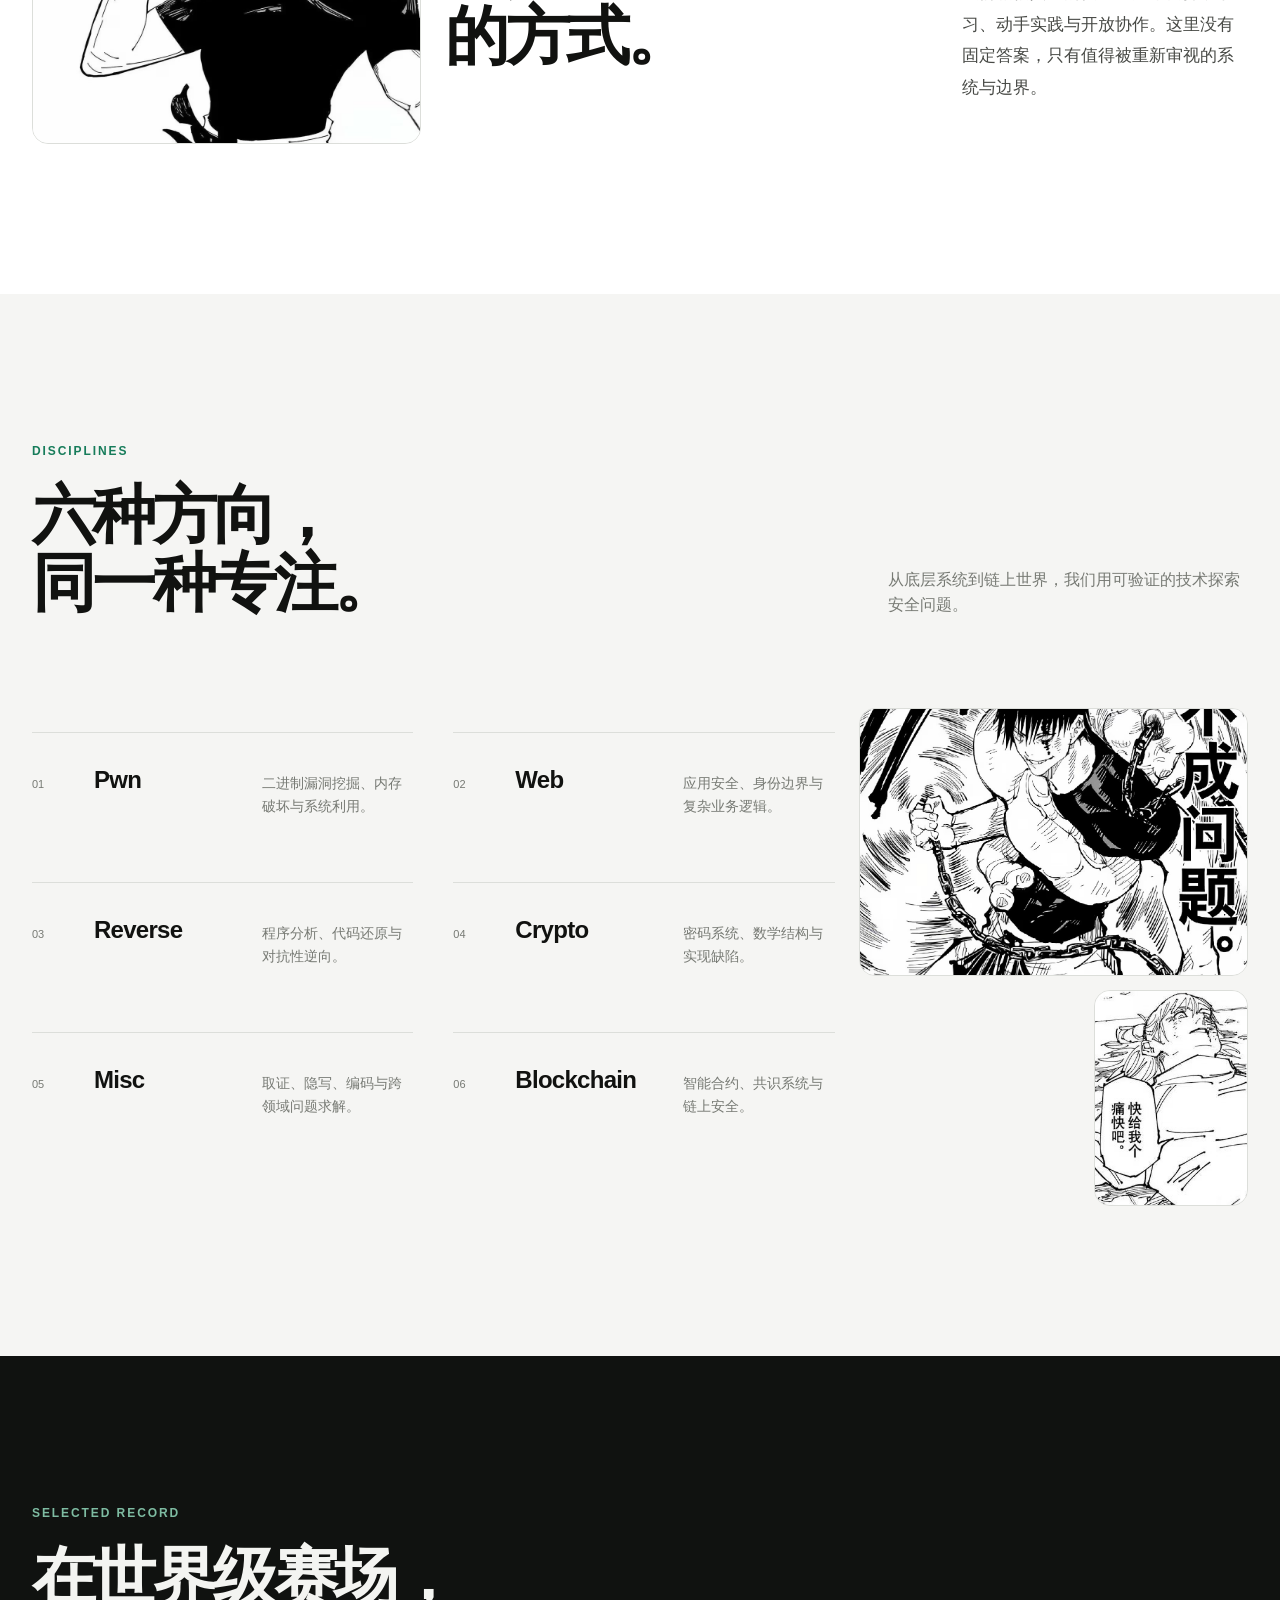
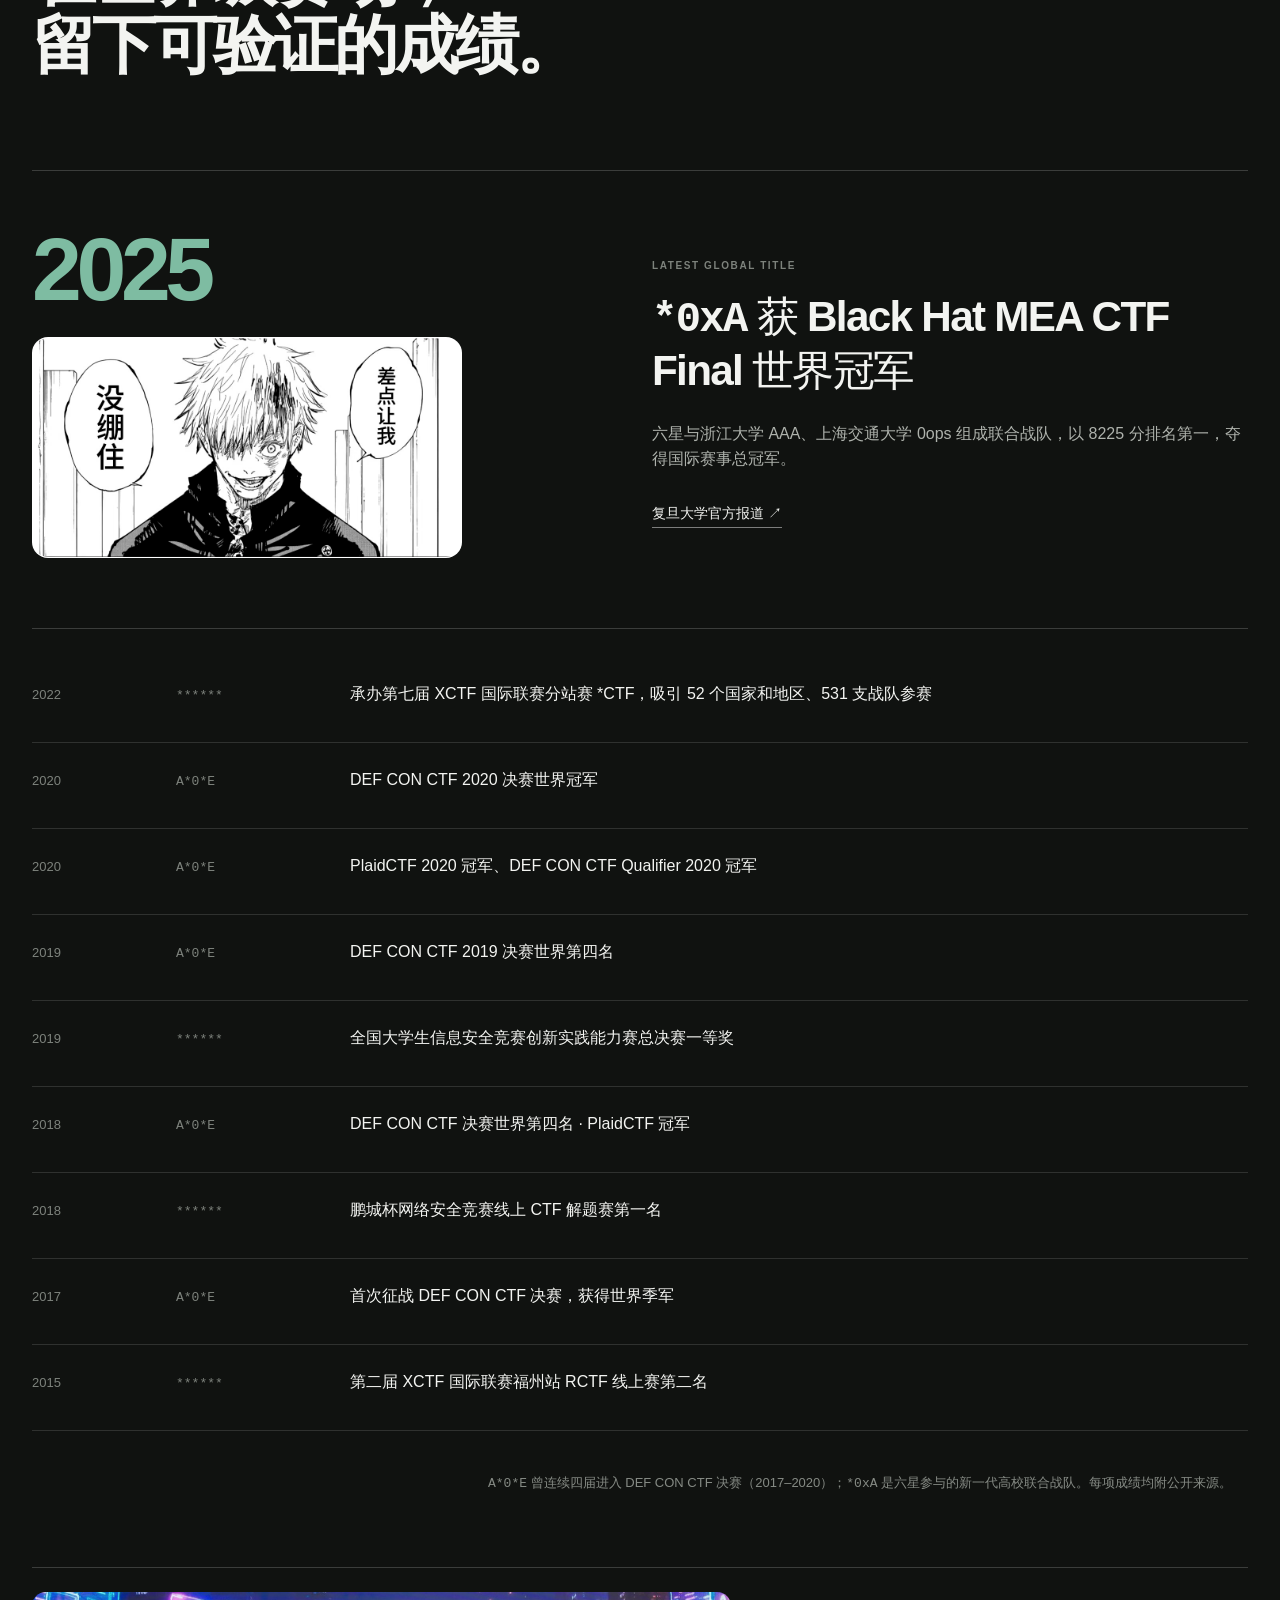
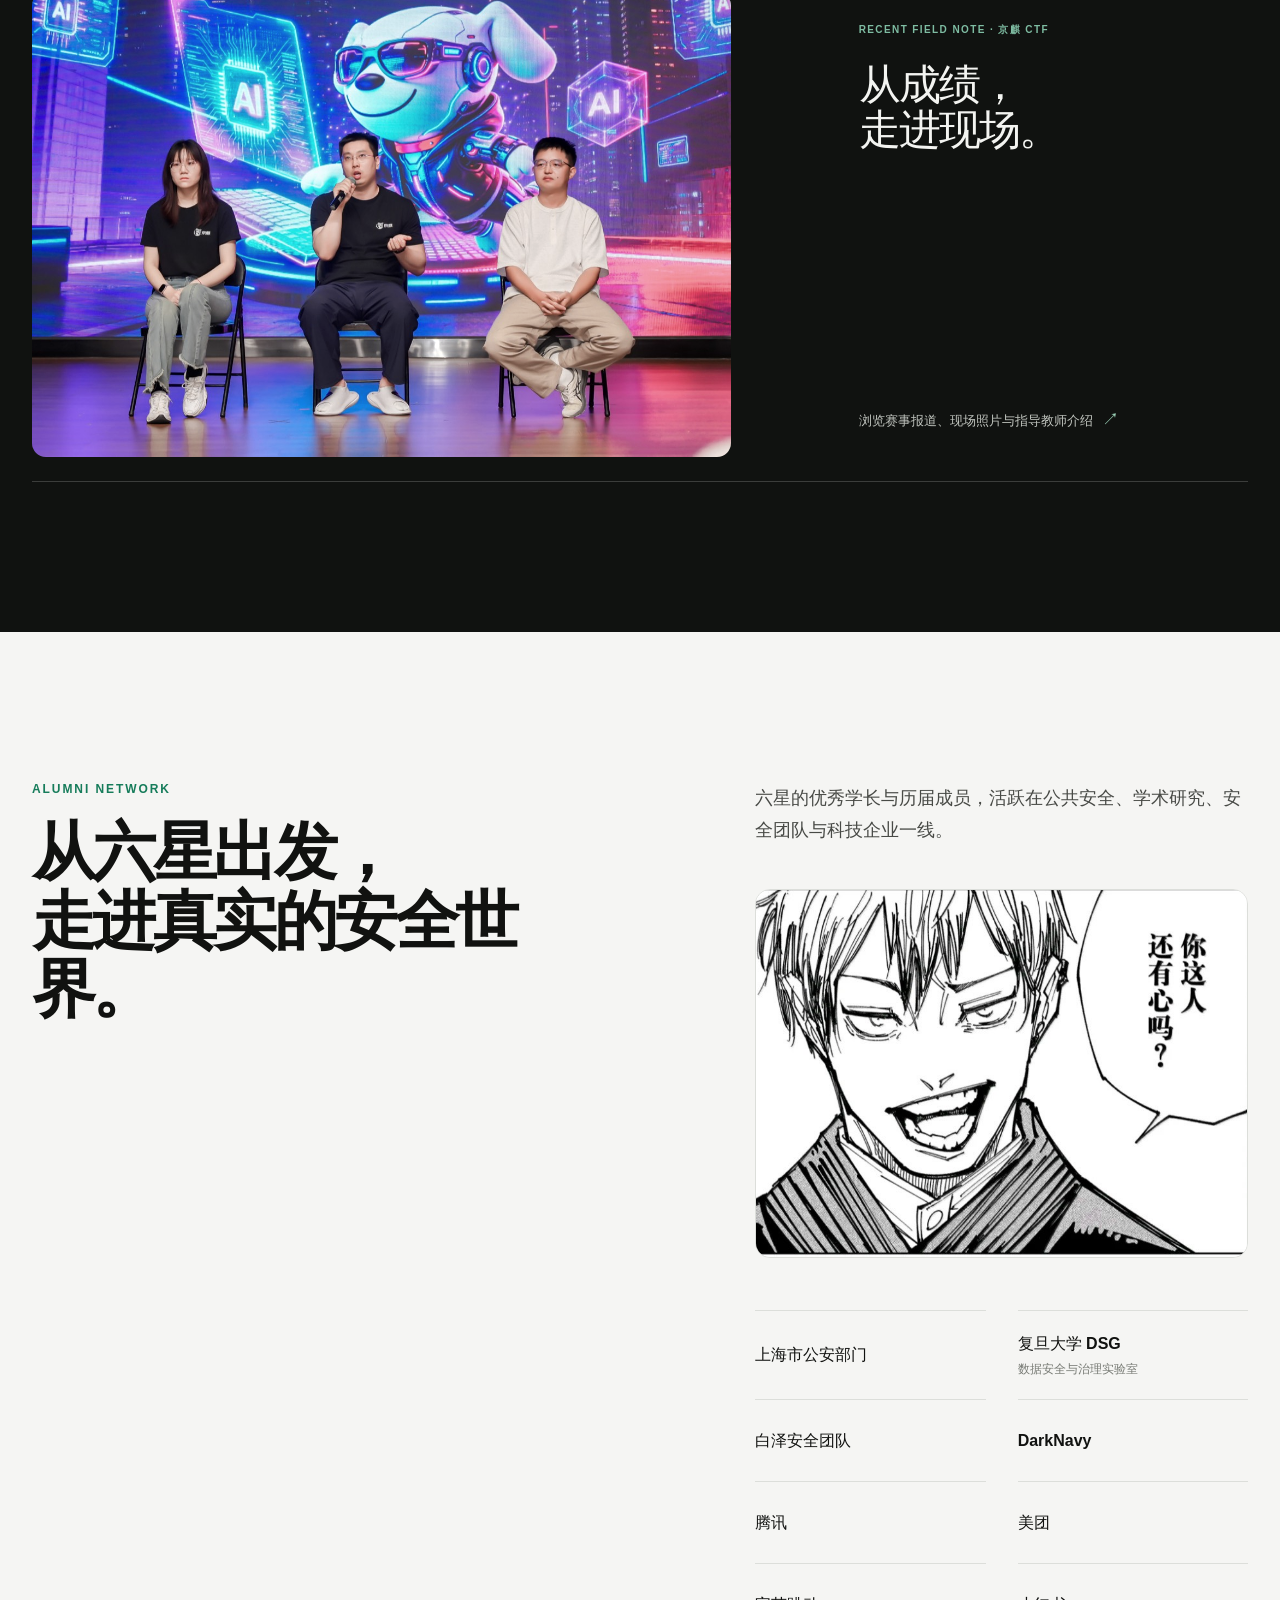
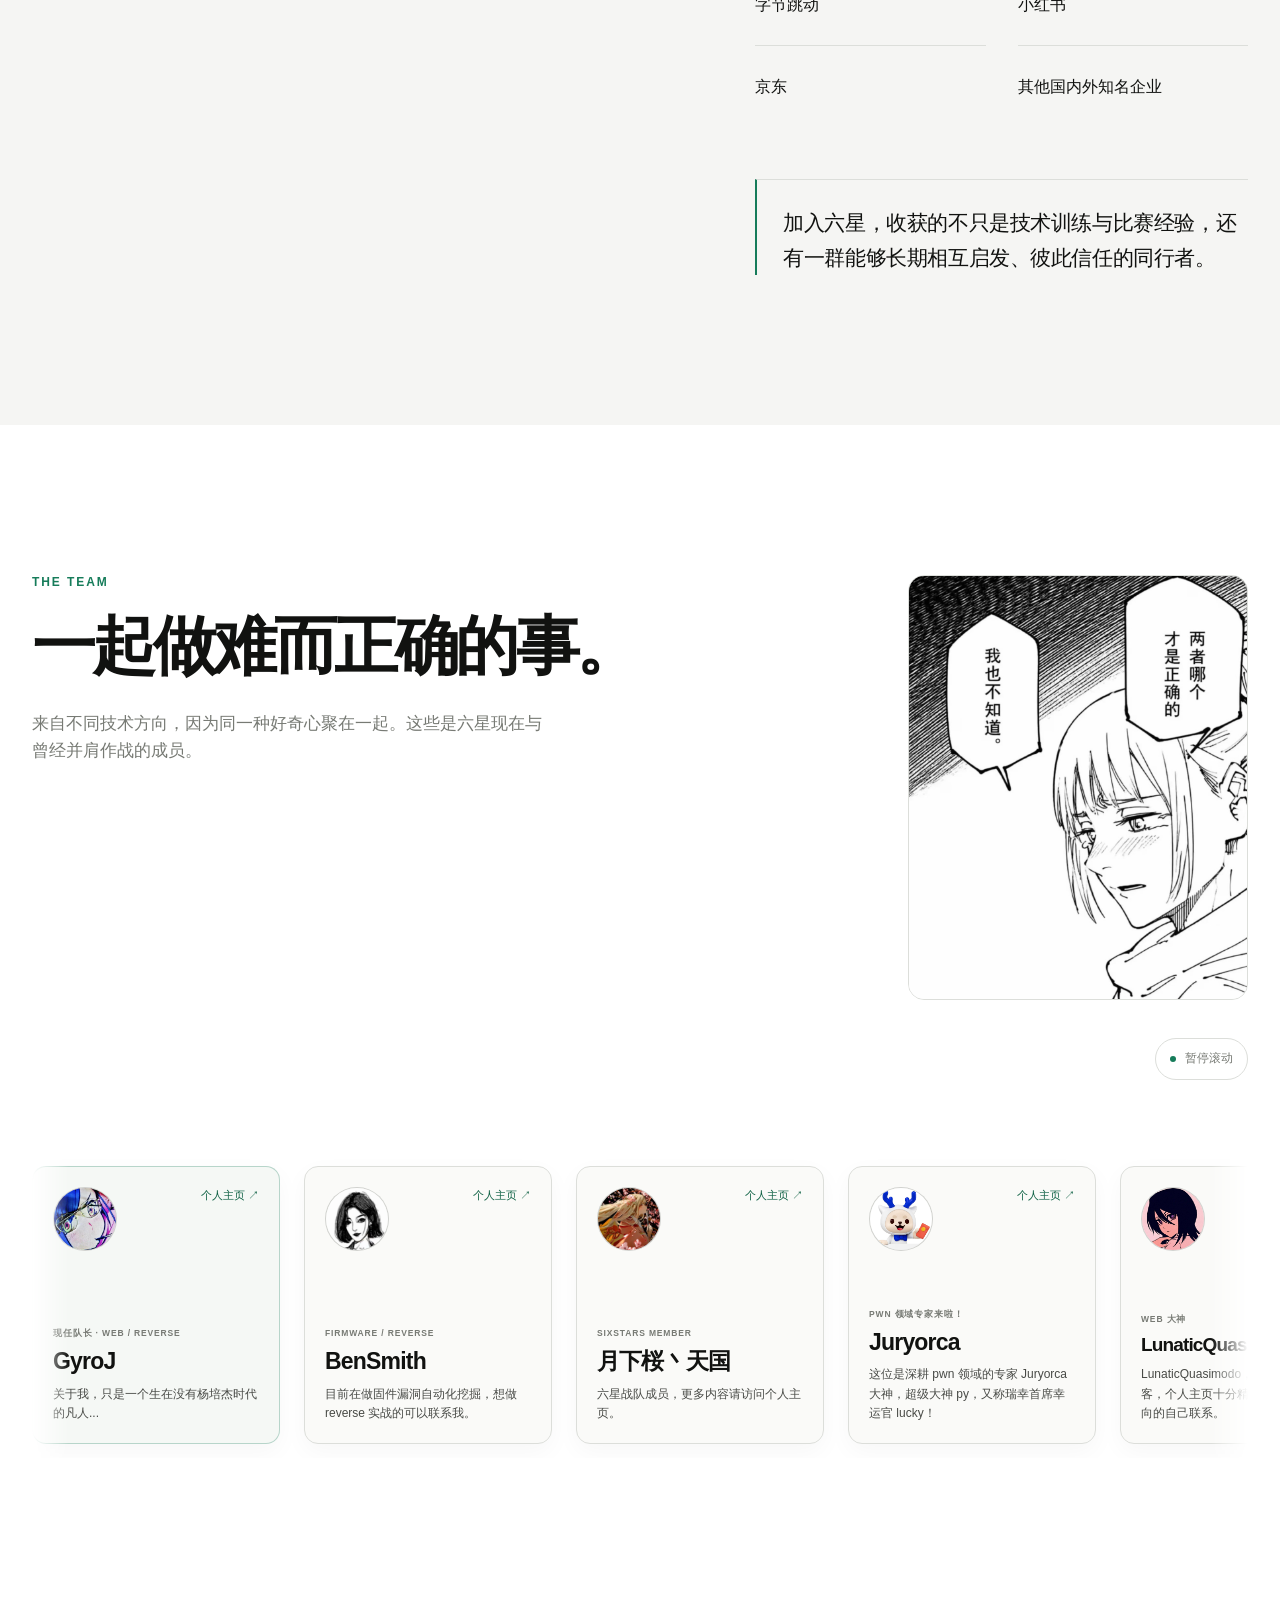
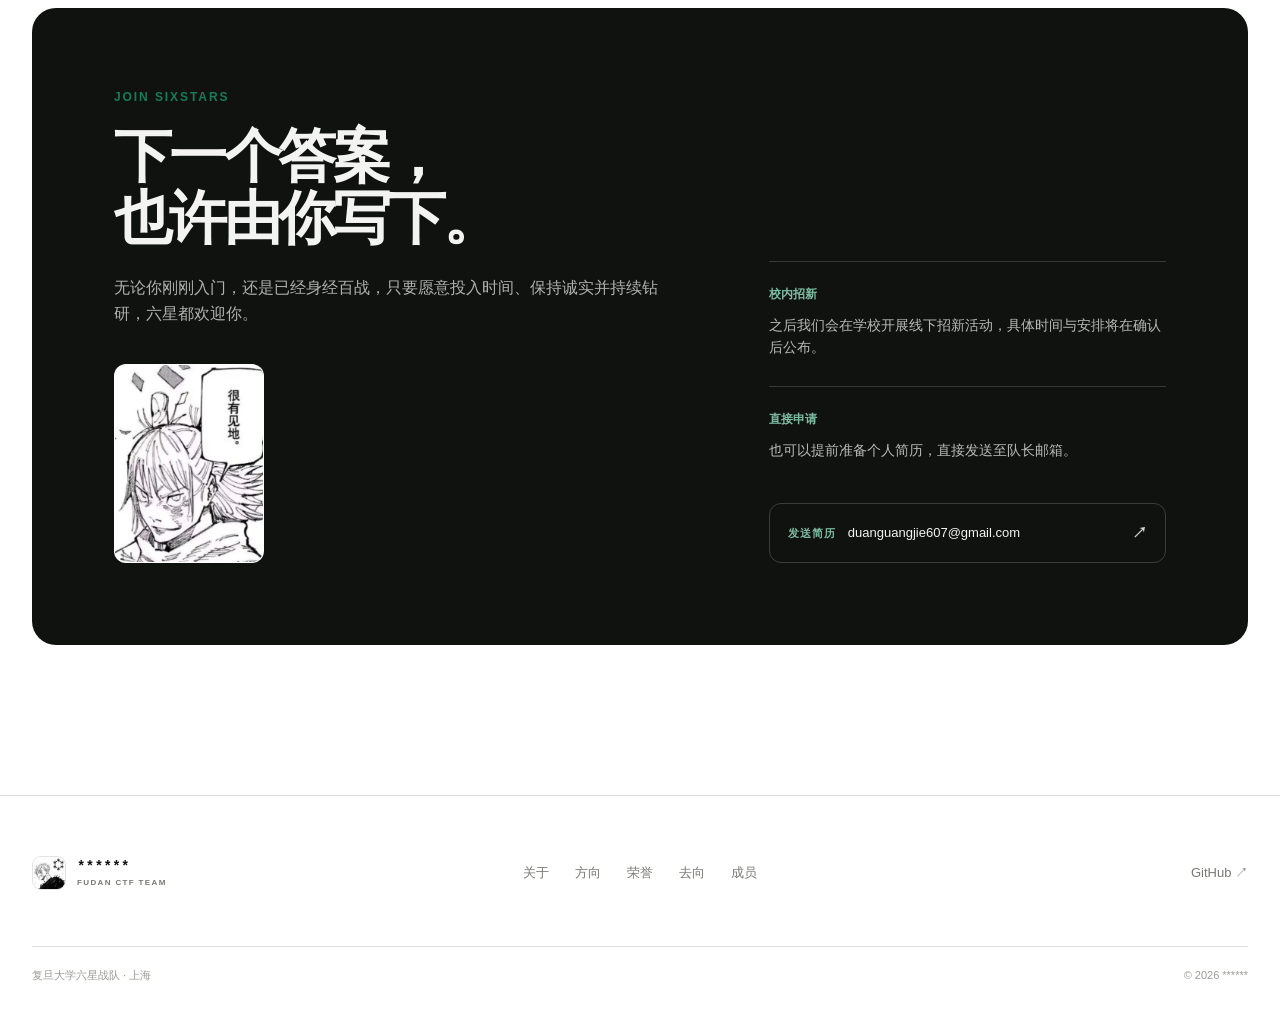
==== commit 45cc76e7: "Recompose homepage editorial grid" ====
--- a/index.html
+++ b/index.html
@@ -90,10 +90,10 @@
         <div class="statement-heading reveal">
           <p class="eyebrow">WHO WE ARE</p>
           <h2>技术不是标签。<br />它是我们理解世界的方式。</h2>
-          <figure class="statement-art" aria-hidden="true">
-            <img src="assets/editorial/focus.jpg?v=1" alt="" width="1004" height="1004" loading="lazy" decoding="async" />
-          </figure>
-        </div>
+        </div>
+        <figure class="statement-art reveal" aria-hidden="true">
+          <img src="assets/editorial/focus.jpg?v=1" alt="" width="1004" height="1004" loading="lazy" decoding="async" />
+        </figure>
         <div class="statement-body reveal">
           <p>六星战队（******）由复旦大学计算机科学技术学院学生组成，长期活跃于国内外高水平 CTF 赛事，并作为 XCTF 联赛社区战队主办 *CTF 国际赛。</p>
           <p>我们相信真正的安全能力来自持续学习、动手实践与开放协作。这里没有固定答案，只有值得被重新审视的系统与边界。</p>
@@ -110,33 +110,35 @@
           </div>
           <p>从底层系统到链上世界，我们用可验证的技术探索安全问题。</p>
         </header>
-        <div class="discipline-list">
-          <article class="discipline-item reveal">
-            <span>01</span><h3>Pwn</h3><p>二进制漏洞挖掘、内存破坏与系统利用。</p>
-          </article>
-          <article class="discipline-item reveal">
-            <span>02</span><h3>Web</h3><p>应用安全、身份边界与复杂业务逻辑。</p>
-          </article>
-          <article class="discipline-item reveal">
-            <span>03</span><h3>Reverse</h3><p>程序分析、代码还原与对抗性逆向。</p>
-          </article>
-          <article class="discipline-item reveal">
-            <span>04</span><h3>Crypto</h3><p>密码系统、数学结构与实现缺陷。</p>
-          </article>
-          <article class="discipline-item reveal">
-            <span>05</span><h3>Misc</h3><p>取证、隐写、编码与跨领域问题求解。</p>
-          </article>
-          <article class="discipline-item reveal">
-            <span>06</span><h3>Blockchain</h3><p>智能合约、共识系统与链上安全。</p>
-          </article>
-        </div>
-        <div class="discipline-artwork reveal" aria-hidden="true">
-          <figure class="discipline-artwork-main">
-            <img src="assets/editorial/resolve.jpg?v=1" alt="" width="1102" height="1080" loading="lazy" decoding="async" />
-          </figure>
-          <figure class="discipline-artwork-note">
-            <img src="assets/editorial/endurance.jpg?v=1" alt="" width="251" height="352" loading="lazy" decoding="async" />
-          </figure>
+        <div class="discipline-content">
+          <div class="discipline-list">
+            <article class="discipline-item reveal">
+              <span>01</span><h3>Pwn</h3><p>二进制漏洞挖掘、内存破坏与系统利用。</p>
+            </article>
+            <article class="discipline-item reveal">
+              <span>02</span><h3>Web</h3><p>应用安全、身份边界与复杂业务逻辑。</p>
+            </article>
+            <article class="discipline-item reveal">
+              <span>03</span><h3>Reverse</h3><p>程序分析、代码还原与对抗性逆向。</p>
+            </article>
+            <article class="discipline-item reveal">
+              <span>04</span><h3>Crypto</h3><p>密码系统、数学结构与实现缺陷。</p>
+            </article>
+            <article class="discipline-item reveal">
+              <span>05</span><h3>Misc</h3><p>取证、隐写、编码与跨领域问题求解。</p>
+            </article>
+            <article class="discipline-item reveal">
+              <span>06</span><h3>Blockchain</h3><p>智能合约、共识系统与链上安全。</p>
+            </article>
+          </div>
+          <div class="discipline-artwork reveal" aria-hidden="true">
+            <figure class="discipline-artwork-main">
+              <img src="assets/editorial/resolve.jpg?v=1" alt="" width="1102" height="1080" loading="lazy" decoding="async" />
+            </figure>
+            <figure class="discipline-artwork-note">
+              <img src="assets/editorial/endurance.jpg?v=1" alt="" width="251" height="352" loading="lazy" decoding="async" />
+            </figure>
+          </div>
         </div>
       </div>
     </section>
--- a/css/style.css
+++ b/css/style.css
@@ -397,22 +397,12 @@
   display: grid;
   grid-template-columns: repeat(12, minmax(0, 1fr));
   gap: 24px;
+  align-items: center;
 }
 
 .statement-heading {
-  grid-column: 1 / span 7;
-  display: grid;
-  grid-template-columns: minmax(0, 1fr) 170px;
-  column-gap: 30px;
-  align-items: end;
-}
-
-.statement-heading > .eyebrow {
-  grid-column: 1 / -1;
-}
-
-.statement-heading h2 {
-  grid-column: 1;
+  grid-column: 5 / span 5;
+  grid-row: 1;
 }
 
 .statement-heading h2,
@@ -430,8 +420,9 @@
 }
 
 .statement-body {
-  grid-column: 9 / -1;
-  align-self: end;
+  grid-column: 10 / -1;
+  grid-row: 1;
+  align-self: center;
   display: grid;
   gap: 24px;
   color: var(--ink-soft);
@@ -440,10 +431,10 @@
 }
 
 .statement-art {
-  grid-column: 2;
-  grid-row: 2;
-  width: 170px;
-  justify-self: end;
+  grid-column: 1 / span 4;
+  grid-row: 1;
+  width: min(100%, 390px);
+  justify-self: start;
   overflow: hidden;
   border: 1px solid var(--line);
   border-radius: 16px;
@@ -482,9 +473,17 @@
 }
 
 .discipline-list {
+  grid-column: 1 / span 8;
   display: grid;
   grid-template-columns: 1fr 1fr;
-  column-gap: 72px;
+  column-gap: 40px;
+}
+
+.discipline-content {
+  display: grid;
+  grid-template-columns: repeat(12, minmax(0, 1fr));
+  gap: 24px;
+  align-items: center;
 }
 
 .discipline-item {
@@ -522,11 +521,12 @@
 }
 
 .discipline-artwork {
-  width: min(100%, 640px);
-  margin: 64px auto 0;
-  display: grid;
-  grid-template-columns: minmax(0, 1fr) 120px;
-  gap: 16px;
+  grid-column: 9 / -1;
+  width: 100%;
+  margin: 0;
+  display: grid;
+  grid-template-columns: repeat(12, minmax(0, 1fr));
+  gap: 14px;
   align-items: end;
 }
 
@@ -539,8 +539,8 @@
 }
 
 .discipline-artwork-main {
-  grid-column: 1;
-  aspect-ratio: 1.7 / 1;
+  grid-column: 1 / -1;
+  aspect-ratio: 1.45 / 1;
 }
 
 .discipline-artwork-main img {
@@ -548,7 +548,7 @@
 }
 
 .discipline-artwork-note {
-  grid-column: 2;
+  grid-column: 8 / -1;
   aspect-ratio: 251 / 352;
 }
 
@@ -790,9 +790,7 @@
 }
 
 .alumni-art {
-  width: min(100%, 320px);
   margin-top: 42px;
-  margin-left: auto;
   overflow: hidden;
   border: 1px solid var(--line);
   border-radius: 15px;
@@ -888,7 +886,7 @@
 .team-artwork {
   grid-column: 9 / -1;
   grid-row: 1;
-  width: min(100%, 270px);
+  width: min(100%, 340px);
   justify-self: end;
   overflow: hidden;
   border: 1px solid var(--line);
@@ -1076,8 +1074,8 @@
 }
 
 .join-artwork {
-  width: 112px;
-  margin-top: 30px;
+  width: 150px;
+  margin-top: 38px;
   overflow: hidden;
   border: 1px solid rgba(255, 255, 255, 0.16);
   border-radius: 12px;
@@ -1231,11 +1229,15 @@
   }
 
   .statement-heading {
-    grid-column: 1 / span 7;
+    grid-column: 4 / span 5;
+  }
+
+  .statement-art {
+    grid-column: 1 / span 3;
   }
 
   .statement-body {
-    grid-column: 8 / -1;
+    grid-column: 9 / -1;
   }
 
   .alumni-heading {
@@ -1395,6 +1397,10 @@
     gap: 46px;
   }
 
+  .statement .container {
+    gap: 32px;
+  }
+
   .statement-heading,
   .statement-body,
   .statement-art,
@@ -1405,21 +1411,16 @@
     grid-column: 1;
   }
 
+  .statement-heading,
+  .statement-body,
   .statement-art {
     grid-row: auto;
-    width: 140px;
-    margin-top: 26px;
-    justify-self: end;
-  }
-
-  .statement-heading {
-    grid-template-columns: 1fr;
-  }
-
-  .statement-heading > .eyebrow,
-  .statement-heading h2,
+  }
+
   .statement-art {
-    grid-column: 1;
+    width: min(100%, 320px);
+    margin-top: 0;
+    justify-self: start;
   }
 
   .statement-heading h2,
@@ -1446,7 +1447,13 @@
   }
 
   .discipline-list {
+    grid-column: 1;
     grid-template-columns: 1fr;
+  }
+
+  .discipline-content {
+    grid-template-columns: 1fr;
+    gap: 0;
   }
 
   .discipline-item {
@@ -1459,18 +1466,19 @@
   }
 
   .discipline-artwork {
-    width: min(100%, 480px);
-    margin-top: 64px;
-    grid-template-columns: minmax(0, 1fr) 84px;
+    grid-column: 1;
+    width: 100%;
+    margin-top: 44px;
+    grid-template-columns: repeat(12, minmax(0, 1fr));
     gap: 12px;
   }
 
   .discipline-artwork-main {
-    grid-column: 1;
+    grid-column: 1 / -1;
   }
 
   .discipline-artwork-note {
-    grid-column: 2;
+    grid-column: 9 / -1;
   }
 
   .honors-head {
@@ -1526,7 +1534,7 @@
   }
 
   .team-artwork {
-    width: min(100%, 240px);
+    width: min(100%, 360px);
     justify-self: start;
   }
 
@@ -1567,8 +1575,8 @@
   }
 
   .join-artwork {
-    width: 100px;
-    margin-top: 30px;
+    width: 124px;
+    margin-top: 38px;
   }
 
   .footer-main {
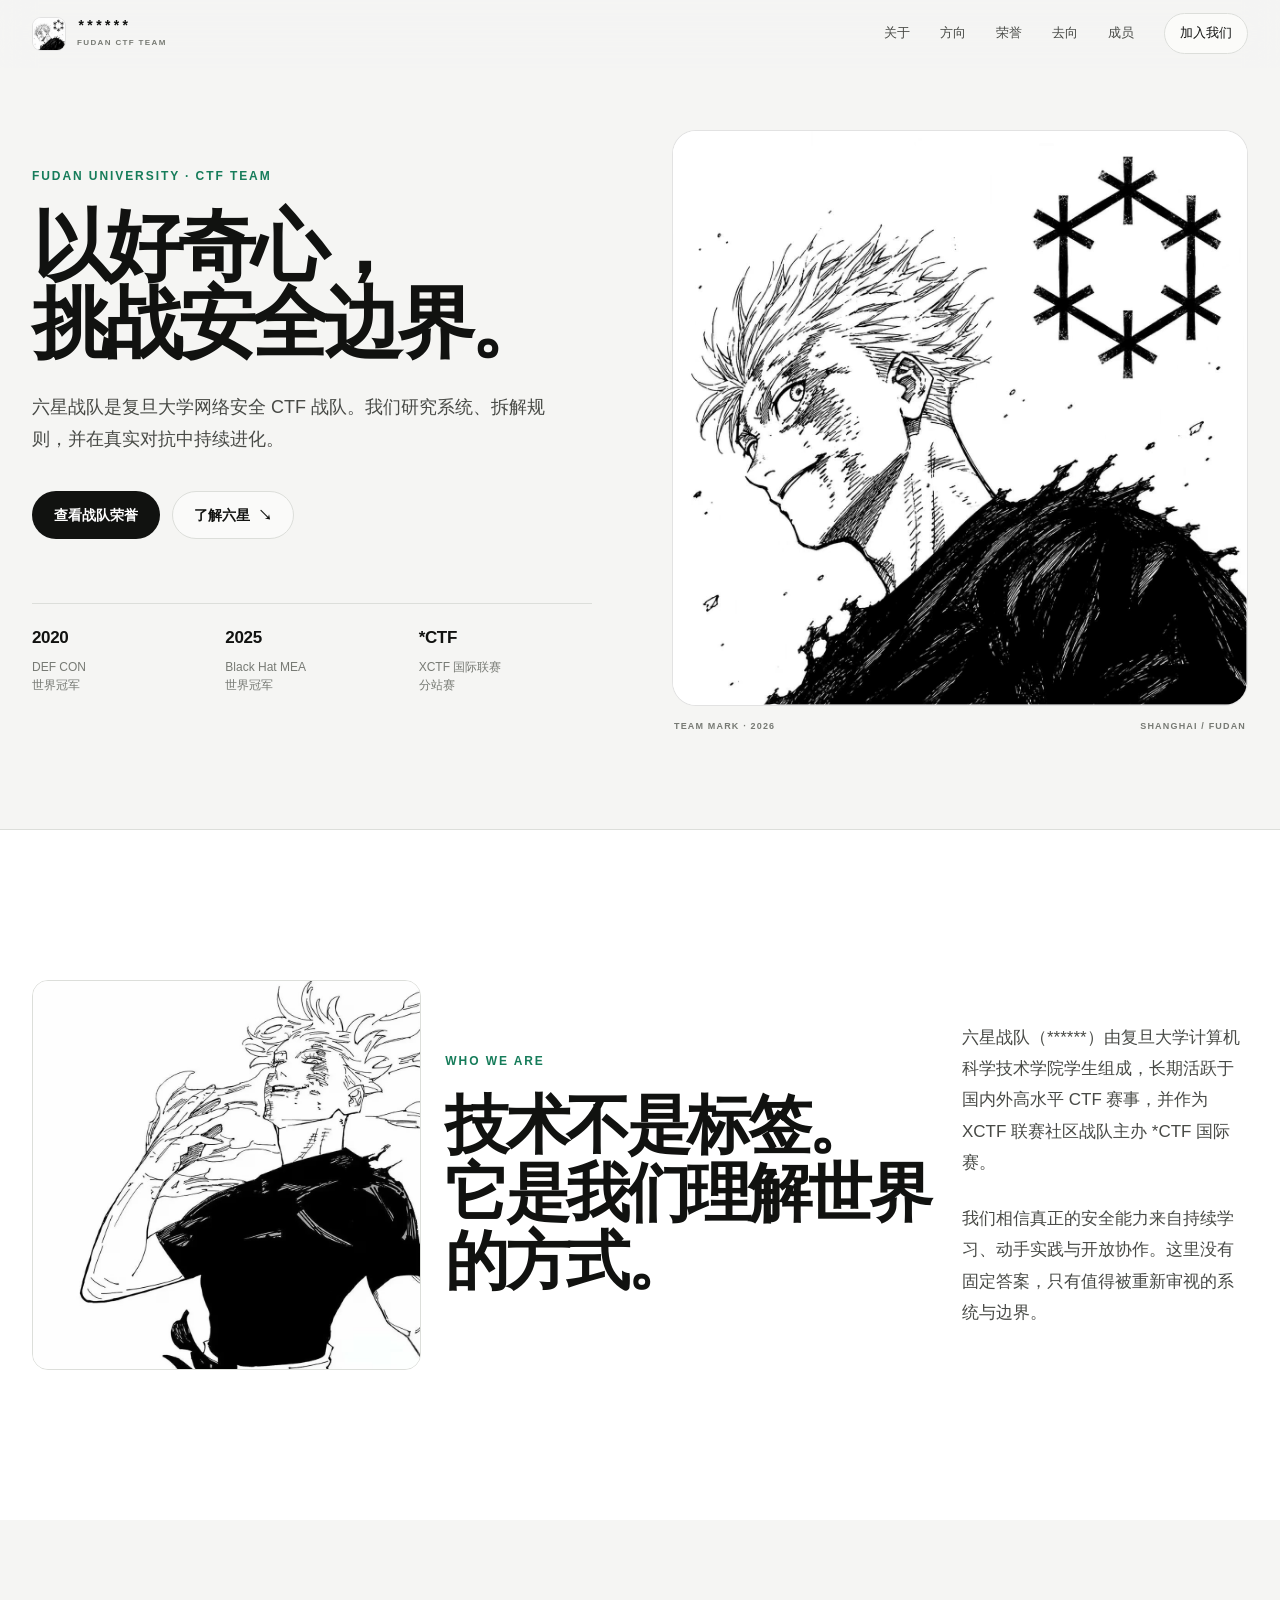
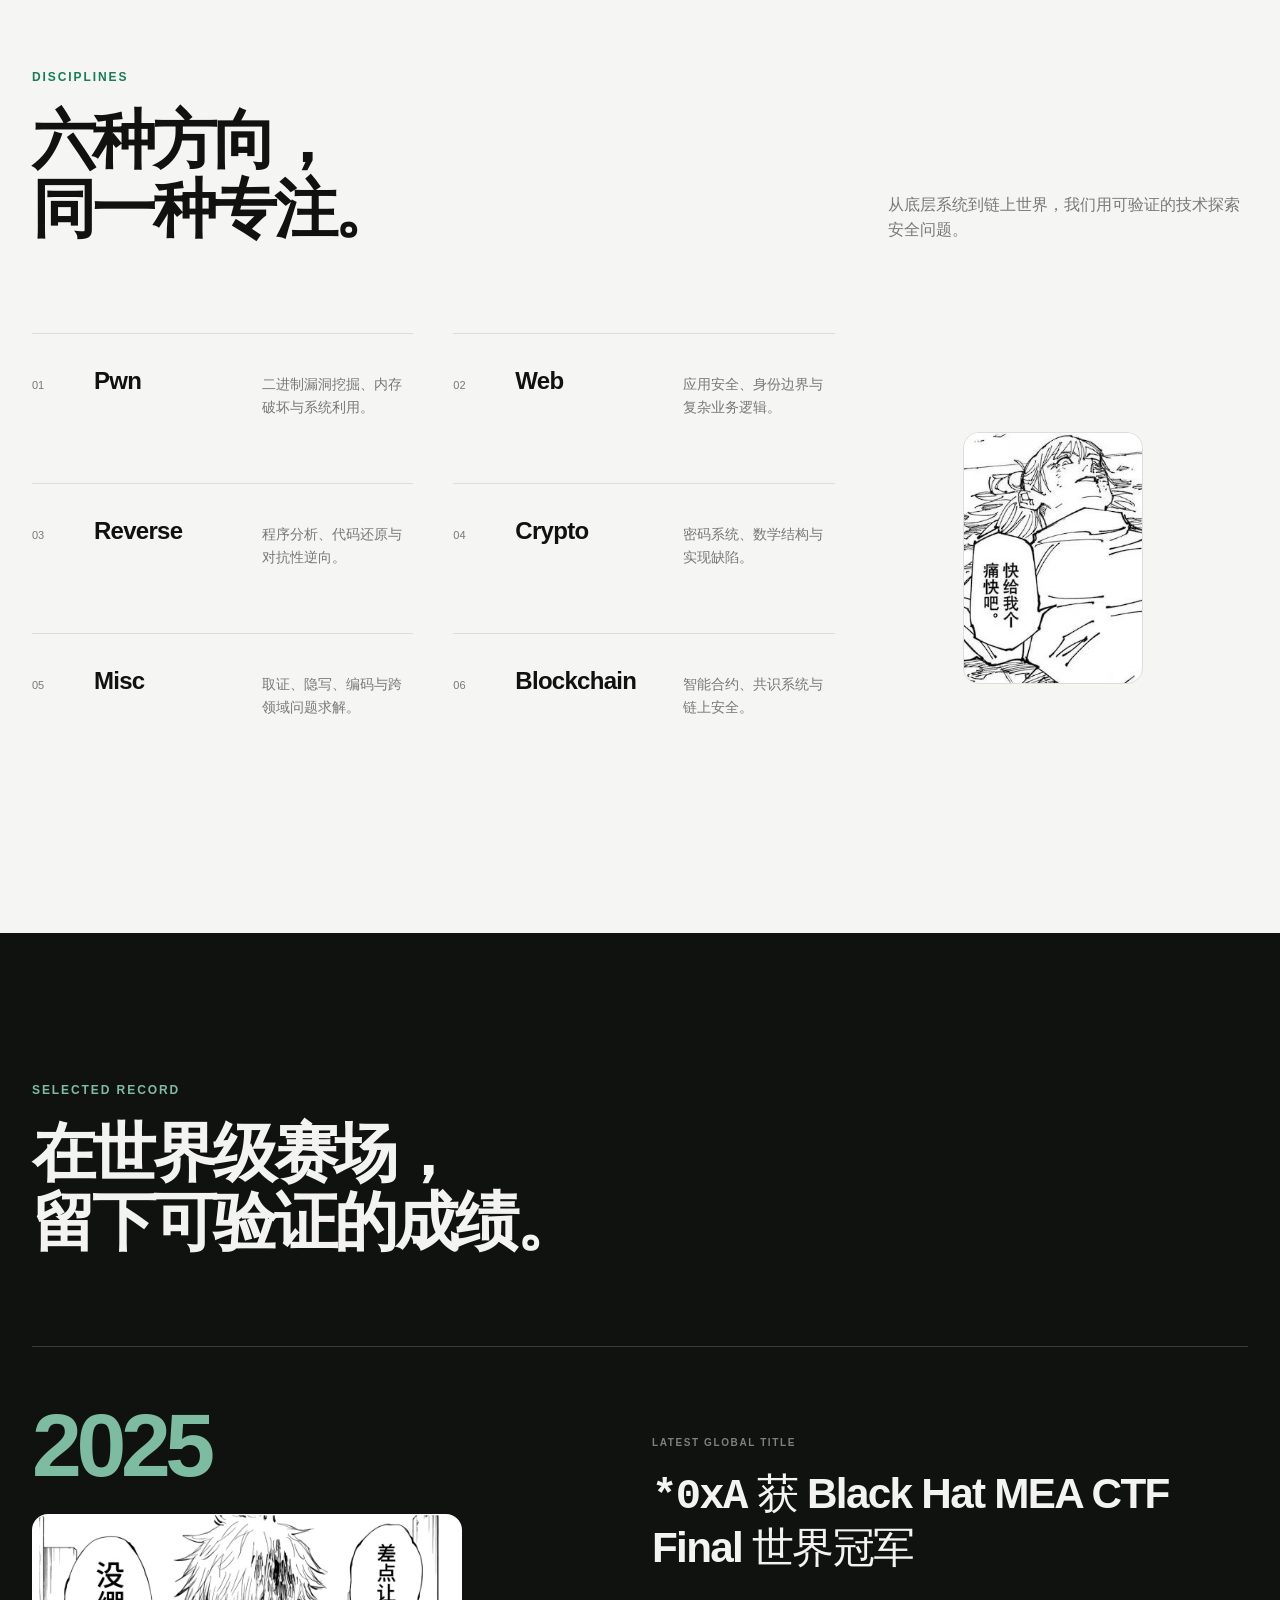
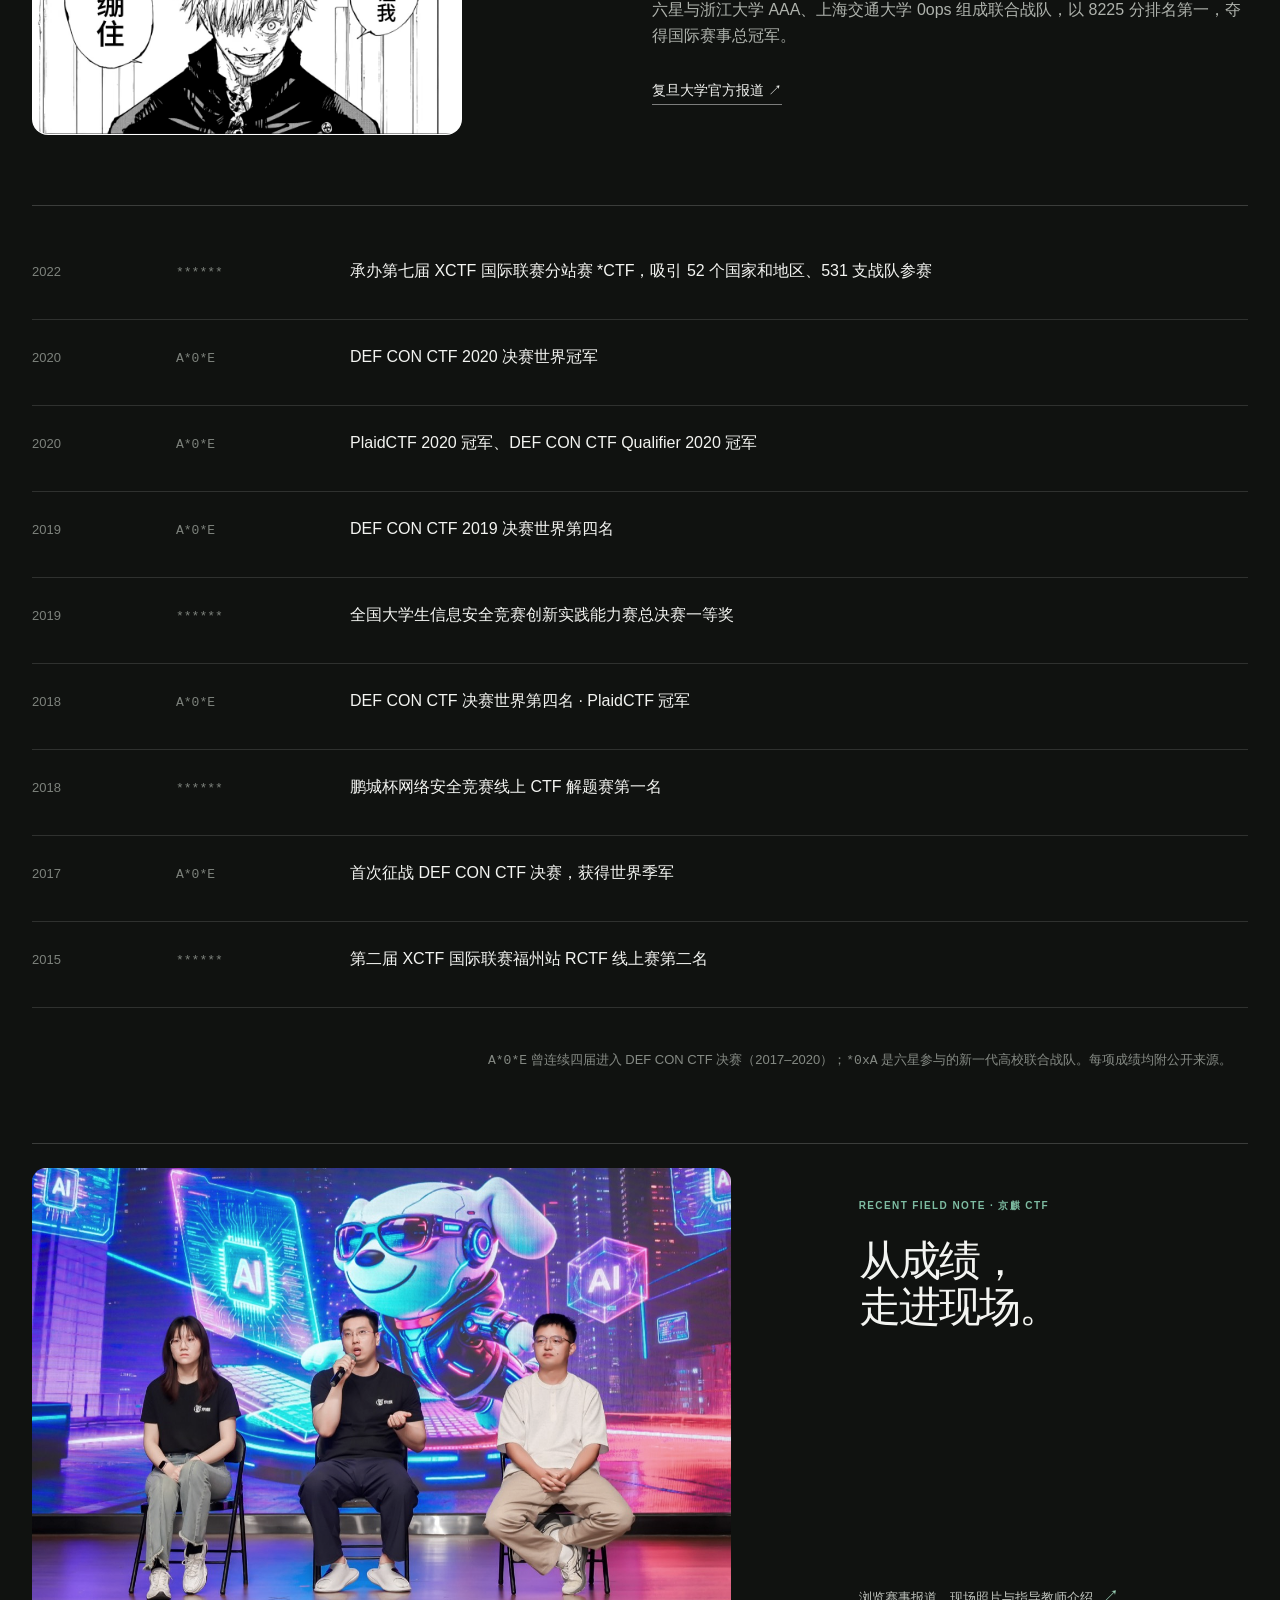
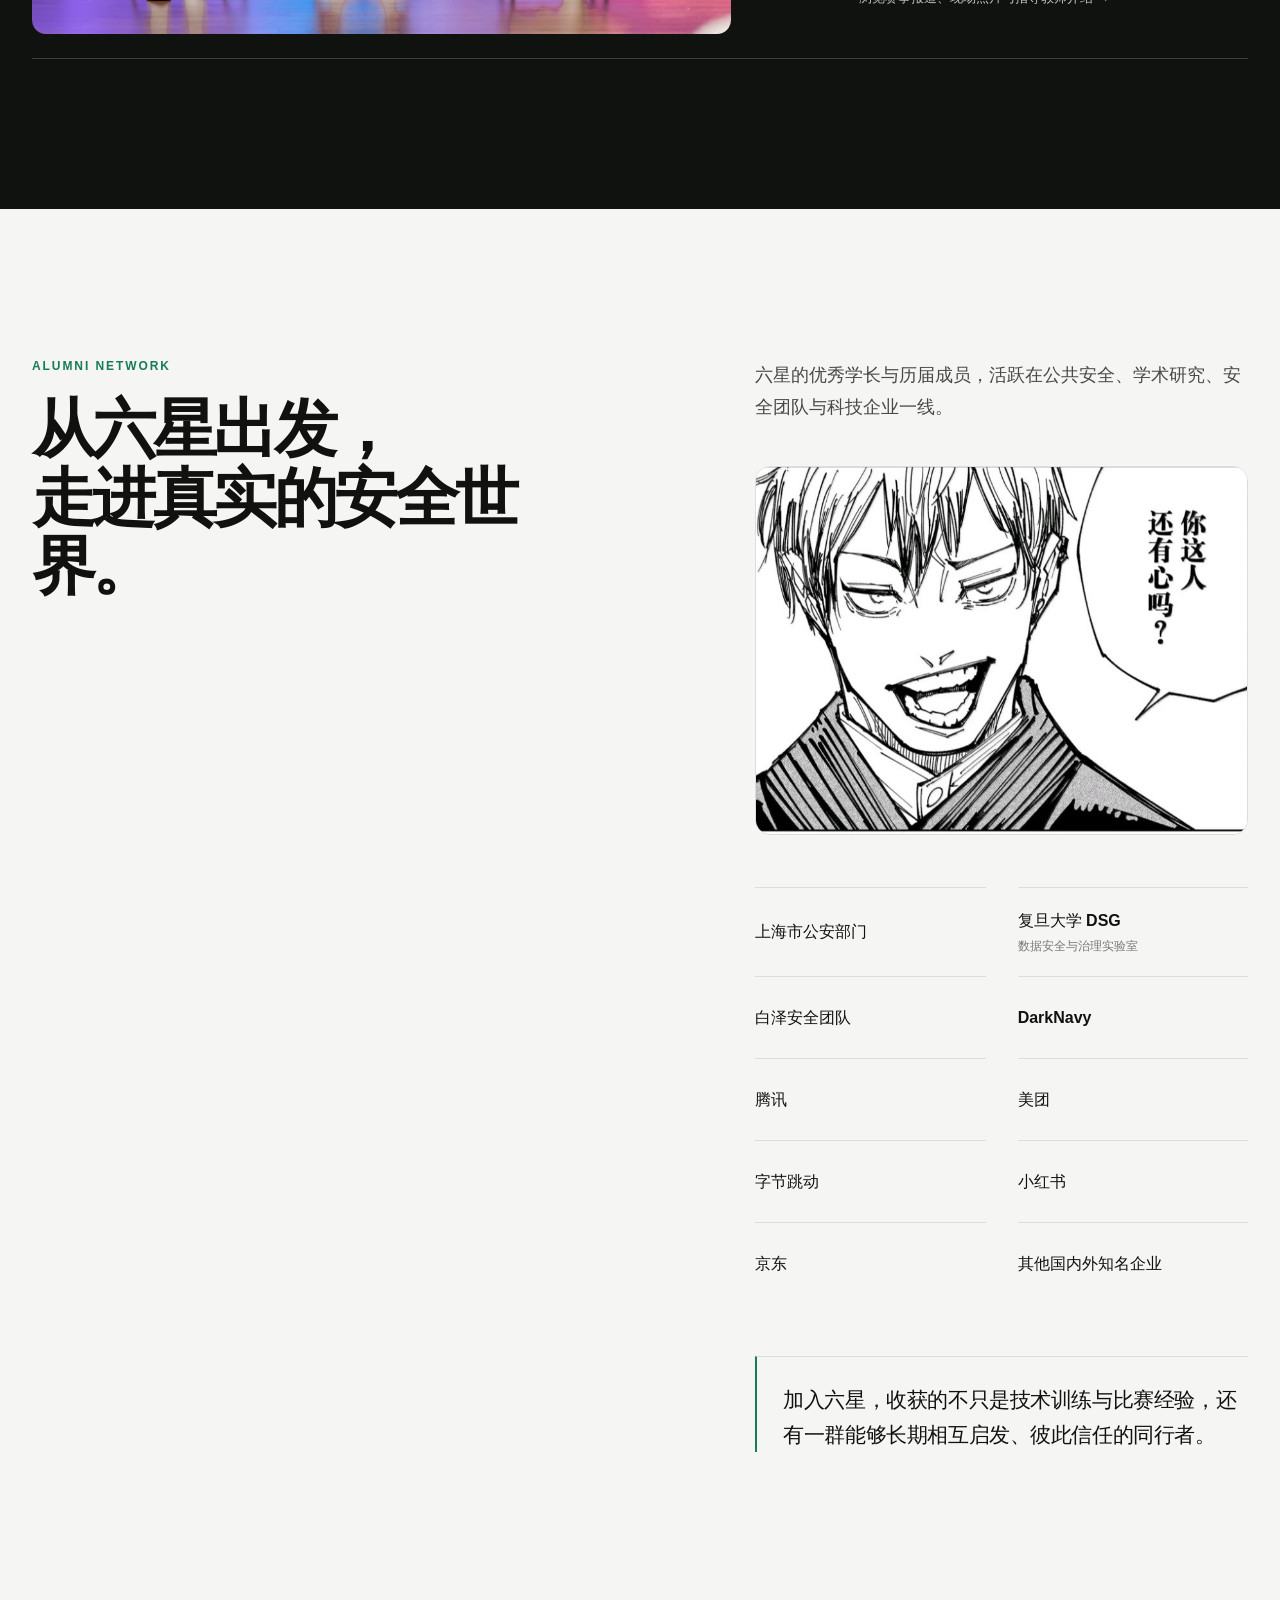
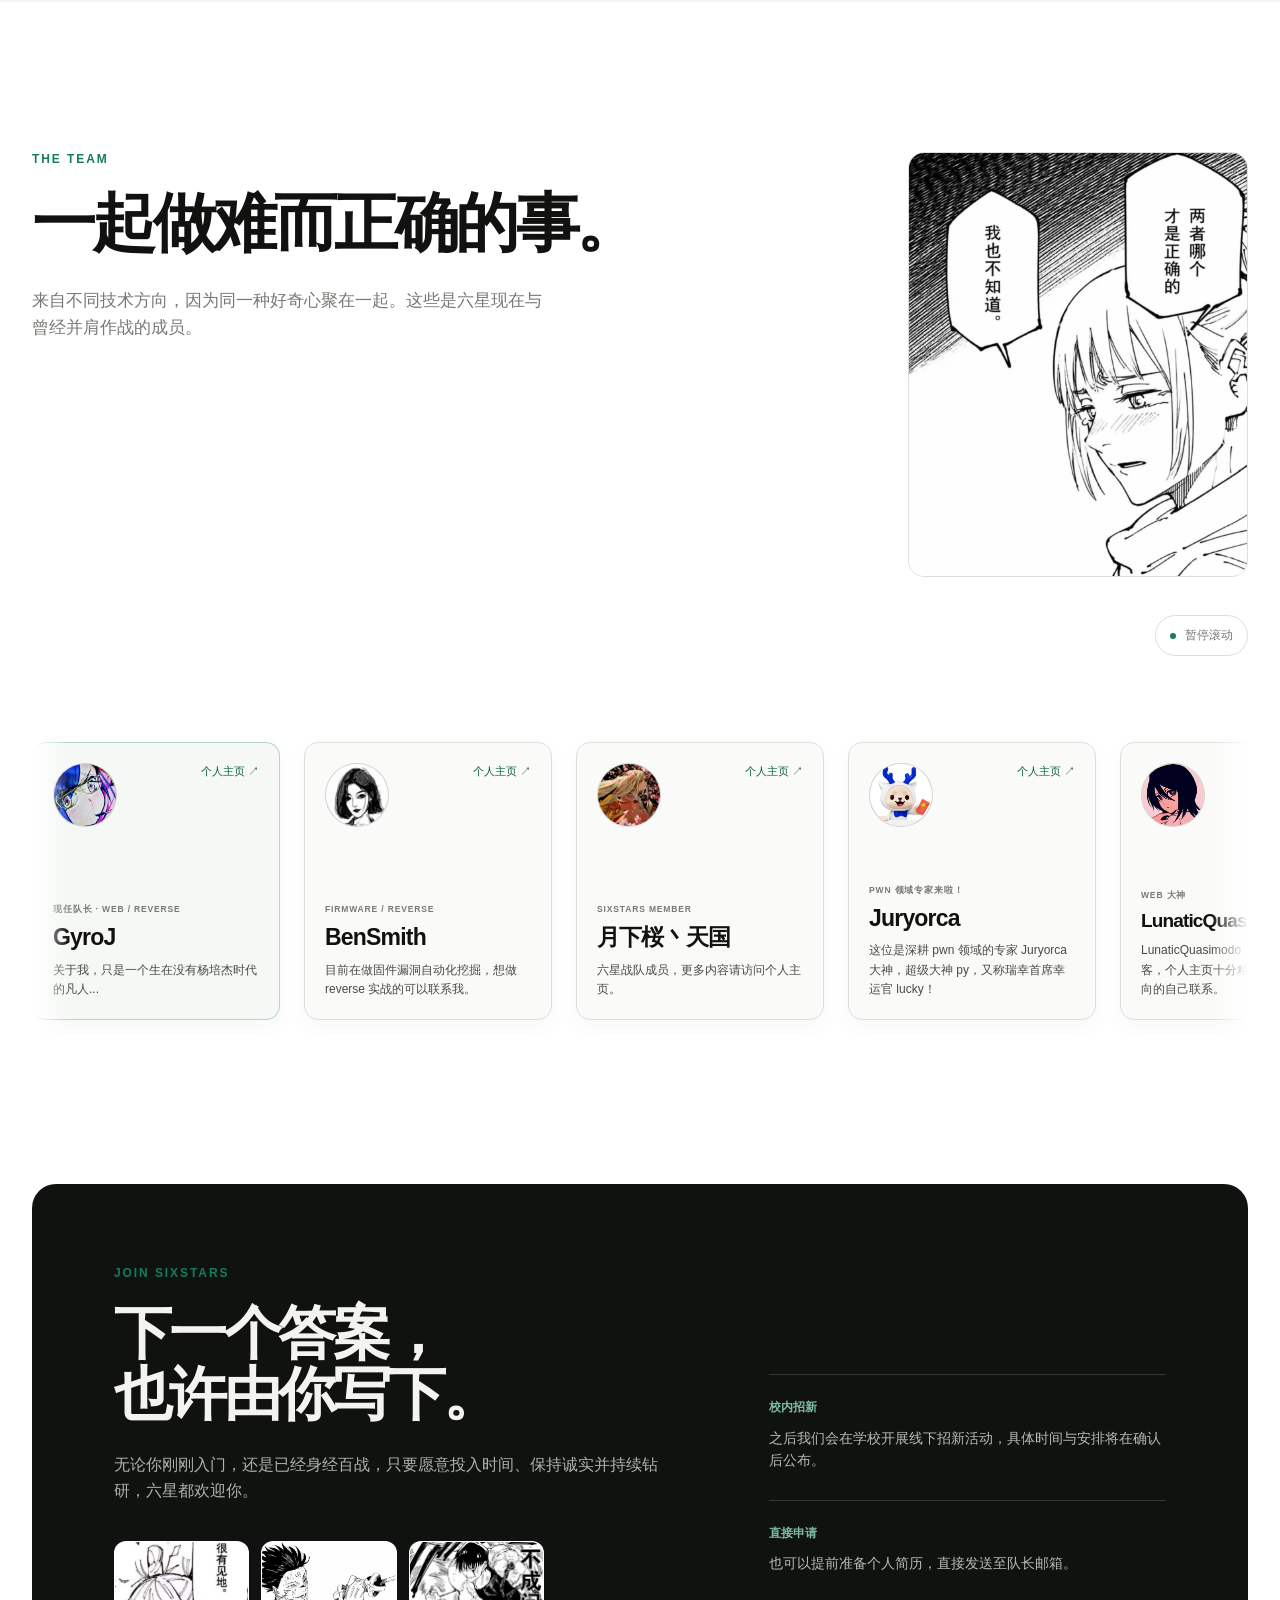
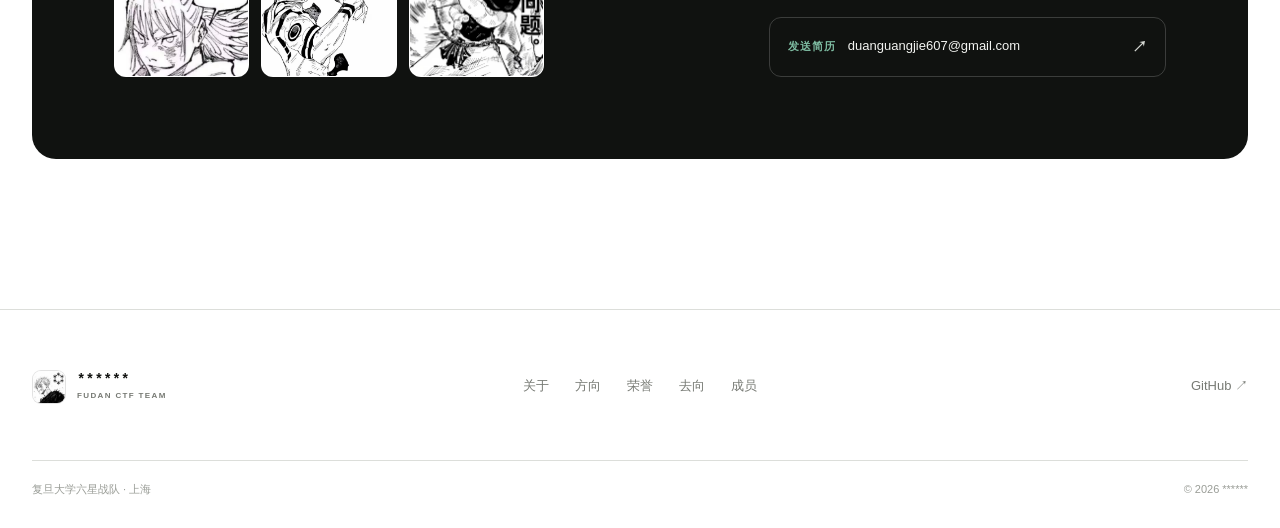
==== commit 53f32c4f: "Group editorial artwork in recruitment section" ====
--- a/index.html
+++ b/index.html
@@ -77,14 +77,6 @@
       </div>
     </section>
 
-    <section class="visual-note" aria-label="六星视觉片段">
-      <div class="container">
-        <figure class="visual-note-frame reveal" aria-hidden="true">
-          <img src="assets/editorial/boundary.jpg?v=1" alt="" width="1260" height="941" loading="lazy" decoding="async" />
-        </figure>
-      </div>
-    </section>
-
     <section class="section statement" id="about">
       <div class="container">
         <div class="statement-heading reveal">
@@ -132,9 +124,6 @@
             </article>
           </div>
           <div class="discipline-artwork reveal" aria-hidden="true">
-            <figure class="discipline-artwork-main">
-              <img src="assets/editorial/resolve.jpg?v=1" alt="" width="1102" height="1080" loading="lazy" decoding="async" />
-            </figure>
             <figure class="discipline-artwork-note">
               <img src="assets/editorial/endurance.jpg?v=1" alt="" width="251" height="352" loading="lazy" decoding="async" />
             </figure>
@@ -371,9 +360,17 @@
             <p class="eyebrow">JOIN SIXSTARS</p>
             <h2>下一个答案，<br />也许由你写下。</h2>
             <p class="join-summary">无论你刚刚入门，还是已经身经百战，只要愿意投入时间、保持诚实并持续钻研，六星都欢迎你。</p>
-            <figure class="join-artwork" aria-hidden="true">
-              <img src="assets/editorial/insight.jpg?v=1" alt="" width="390" height="517" loading="lazy" decoding="async" />
-            </figure>
+            <div class="join-artwork-row" aria-hidden="true">
+              <figure class="join-artwork">
+                <img src="assets/editorial/insight.jpg?v=1" alt="" width="390" height="517" loading="lazy" decoding="async" />
+              </figure>
+              <figure class="join-artwork">
+                <img src="assets/editorial/boundary.jpg?v=1" alt="" width="1260" height="941" loading="lazy" decoding="async" />
+              </figure>
+              <figure class="join-artwork">
+                <img src="assets/editorial/resolve.jpg?v=1" alt="" width="1102" height="1080" loading="lazy" decoding="async" />
+              </figure>
+            </div>
           </div>
           <div class="join-details">
             <div>
--- a/css/style.css
+++ b/css/style.css
@@ -363,27 +363,6 @@
   letter-spacing: 0.13em;
 }
 
-.visual-note {
-  padding: 0 0 76px;
-  background: var(--paper);
-}
-
-.visual-note-frame {
-  width: min(100%, 400px);
-  margin-inline: auto;
-  overflow: hidden;
-  border: 1px solid var(--line);
-  border-radius: 18px;
-  aspect-ratio: 1260 / 941;
-  background: #fff;
-}
-
-.visual-note-frame img {
-  width: 100%;
-  height: 100%;
-  object-fit: cover;
-}
-
 .section {
   padding: 150px 0;
 }
@@ -525,30 +504,18 @@
   width: 100%;
   margin: 0;
   display: grid;
-  grid-template-columns: repeat(12, minmax(0, 1fr));
-  gap: 14px;
-  align-items: end;
-}
-
-.discipline-artwork-main,
+  place-items: center;
+}
+
 .discipline-artwork-note {
+  width: min(100%, 180px);
   overflow: hidden;
   border: 1px solid var(--line);
   border-radius: 16px;
   background: #fff;
 }
 
-.discipline-artwork-main {
-  grid-column: 1 / -1;
-  aspect-ratio: 1.45 / 1;
-}
-
-.discipline-artwork-main img {
-  object-position: center 42%;
-}
-
 .discipline-artwork-note {
-  grid-column: 8 / -1;
   aspect-ratio: 251 / 352;
 }
 
@@ -1073,13 +1040,21 @@
   font-size: 16px;
 }
 
+.join-artwork-row {
+  width: min(100%, 430px);
+  margin-top: 38px;
+  display: grid;
+  grid-template-columns: repeat(3, minmax(0, 1fr));
+  gap: 12px;
+}
+
 .join-artwork {
-  width: 150px;
-  margin-top: 38px;
+  width: 100%;
+  margin: 0;
   overflow: hidden;
   border: 1px solid rgba(255, 255, 255, 0.16);
   border-radius: 12px;
-  aspect-ratio: 390 / 517;
+  aspect-ratio: 1 / 1;
   background: #fff;
 }
 
@@ -1382,10 +1357,6 @@
     font-size: 8px;
   }
 
-  .visual-note {
-    padding-bottom: 56px;
-  }
-
   .section {
     padding: 104px 0;
   }
@@ -1469,16 +1440,10 @@
     grid-column: 1;
     width: 100%;
     margin-top: 44px;
-    grid-template-columns: repeat(12, minmax(0, 1fr));
-    gap: 12px;
-  }
-
-  .discipline-artwork-main {
-    grid-column: 1 / -1;
   }
 
   .discipline-artwork-note {
-    grid-column: 9 / -1;
+    width: min(100%, 160px);
   }
 
   .honors-head {
@@ -1574,9 +1539,15 @@
     gap: 58px;
   }
 
+  .join-artwork-row {
+    width: 100%;
+    margin-top: 34px;
+    gap: 9px;
+  }
+
   .join-artwork {
-    width: 124px;
-    margin-top: 38px;
+    width: 100%;
+    margin: 0;
   }
 
   .footer-main {
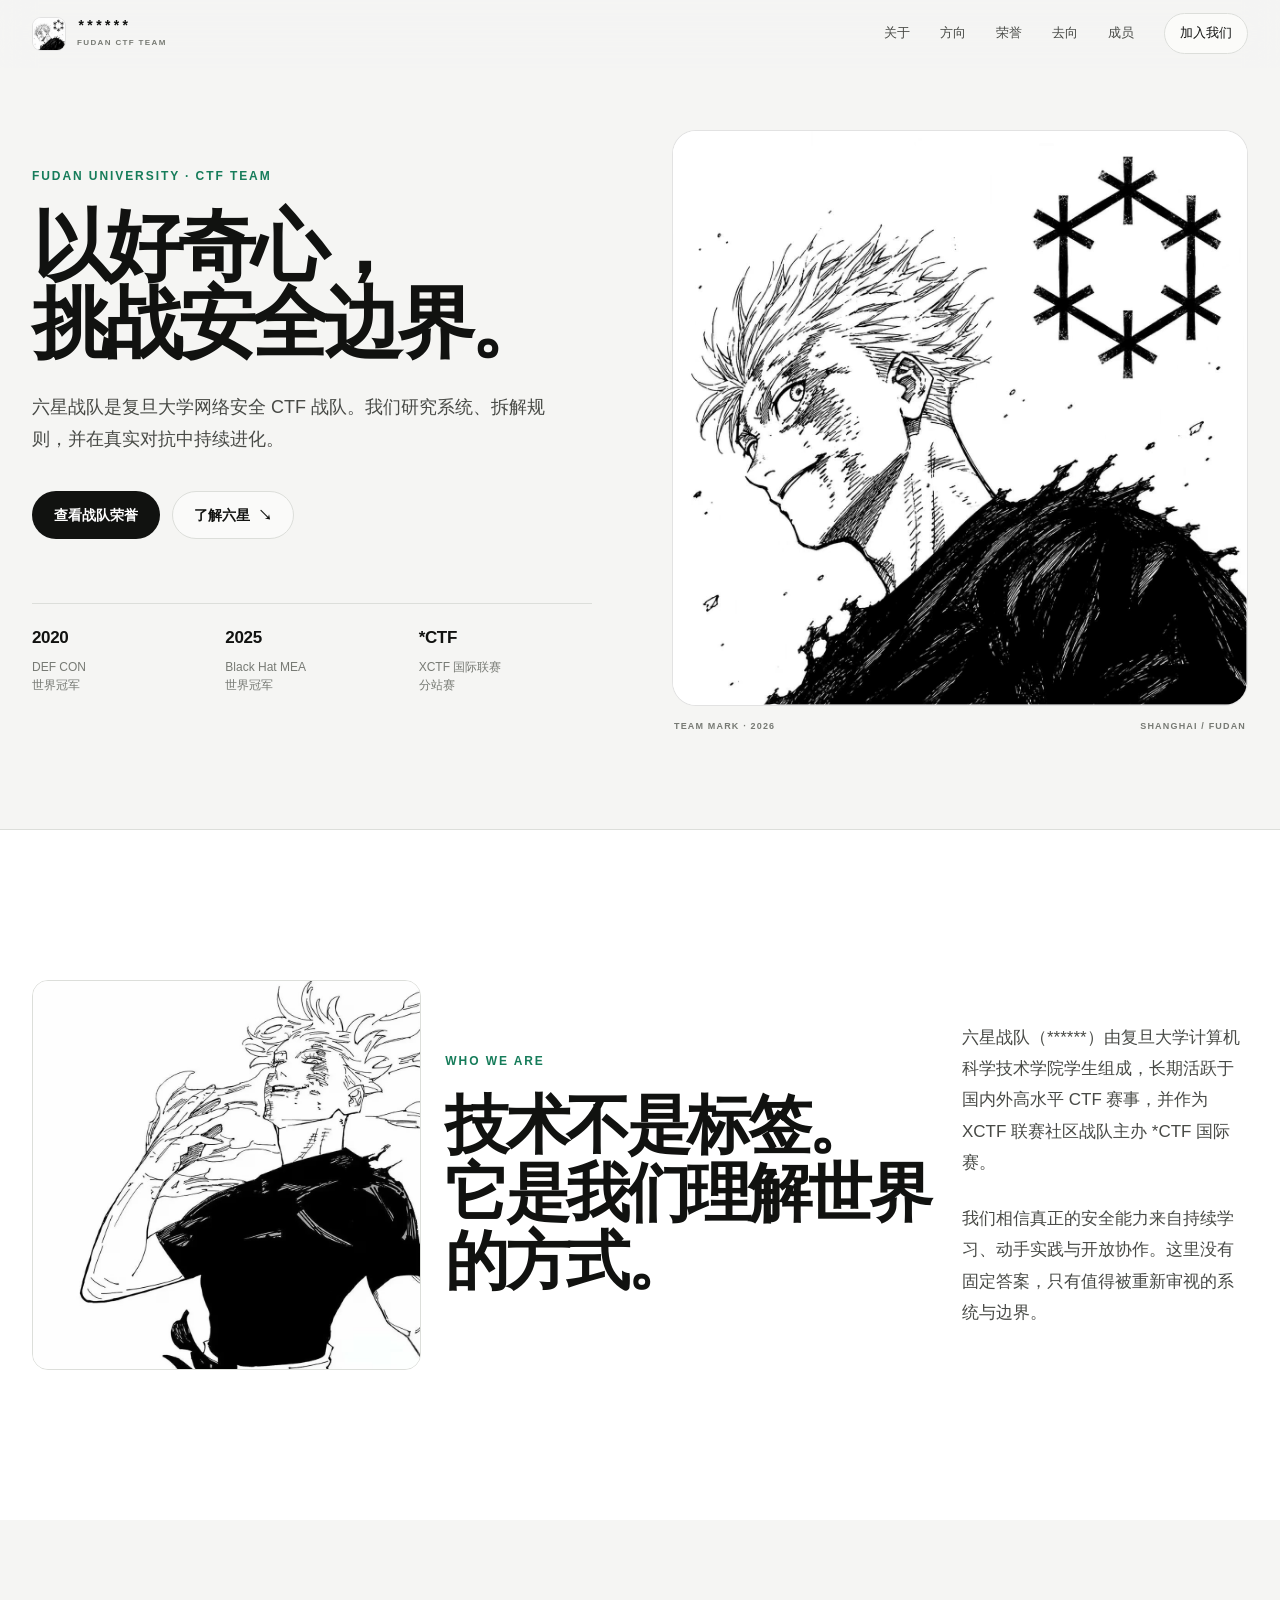
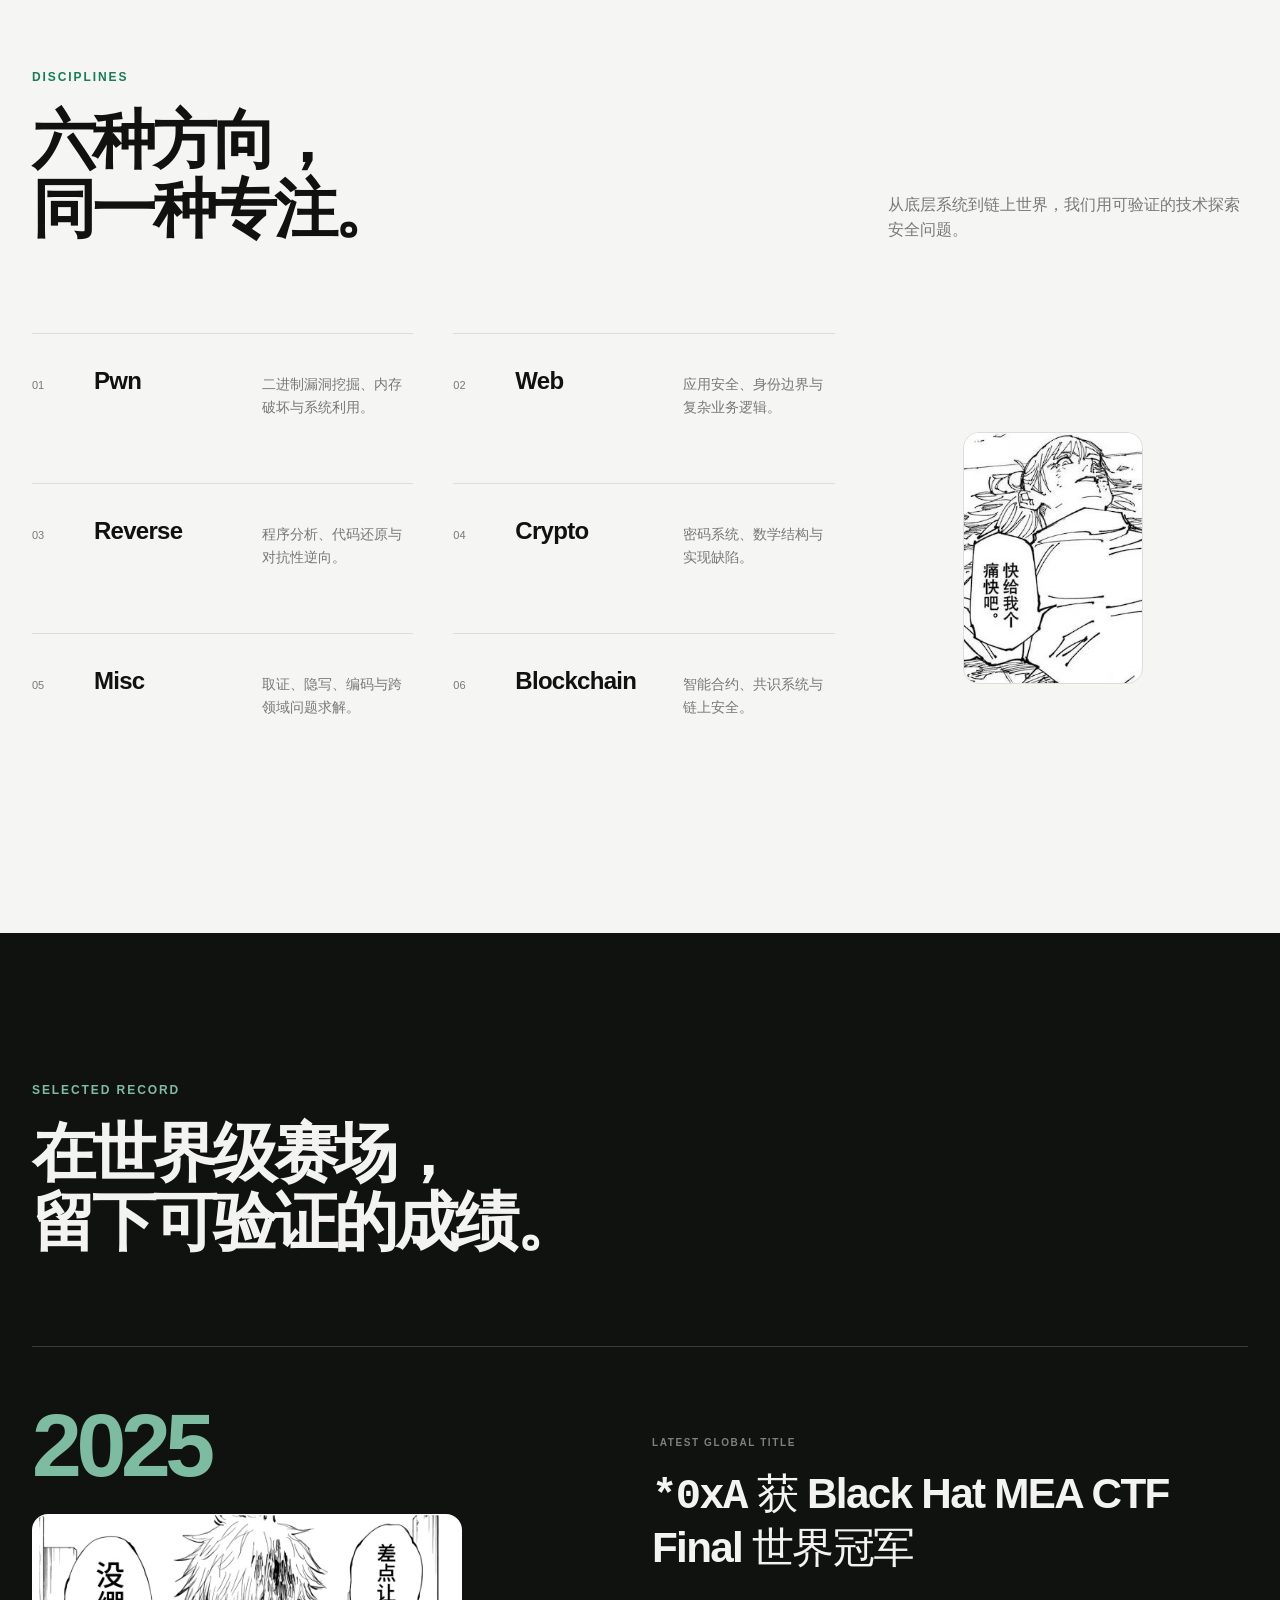
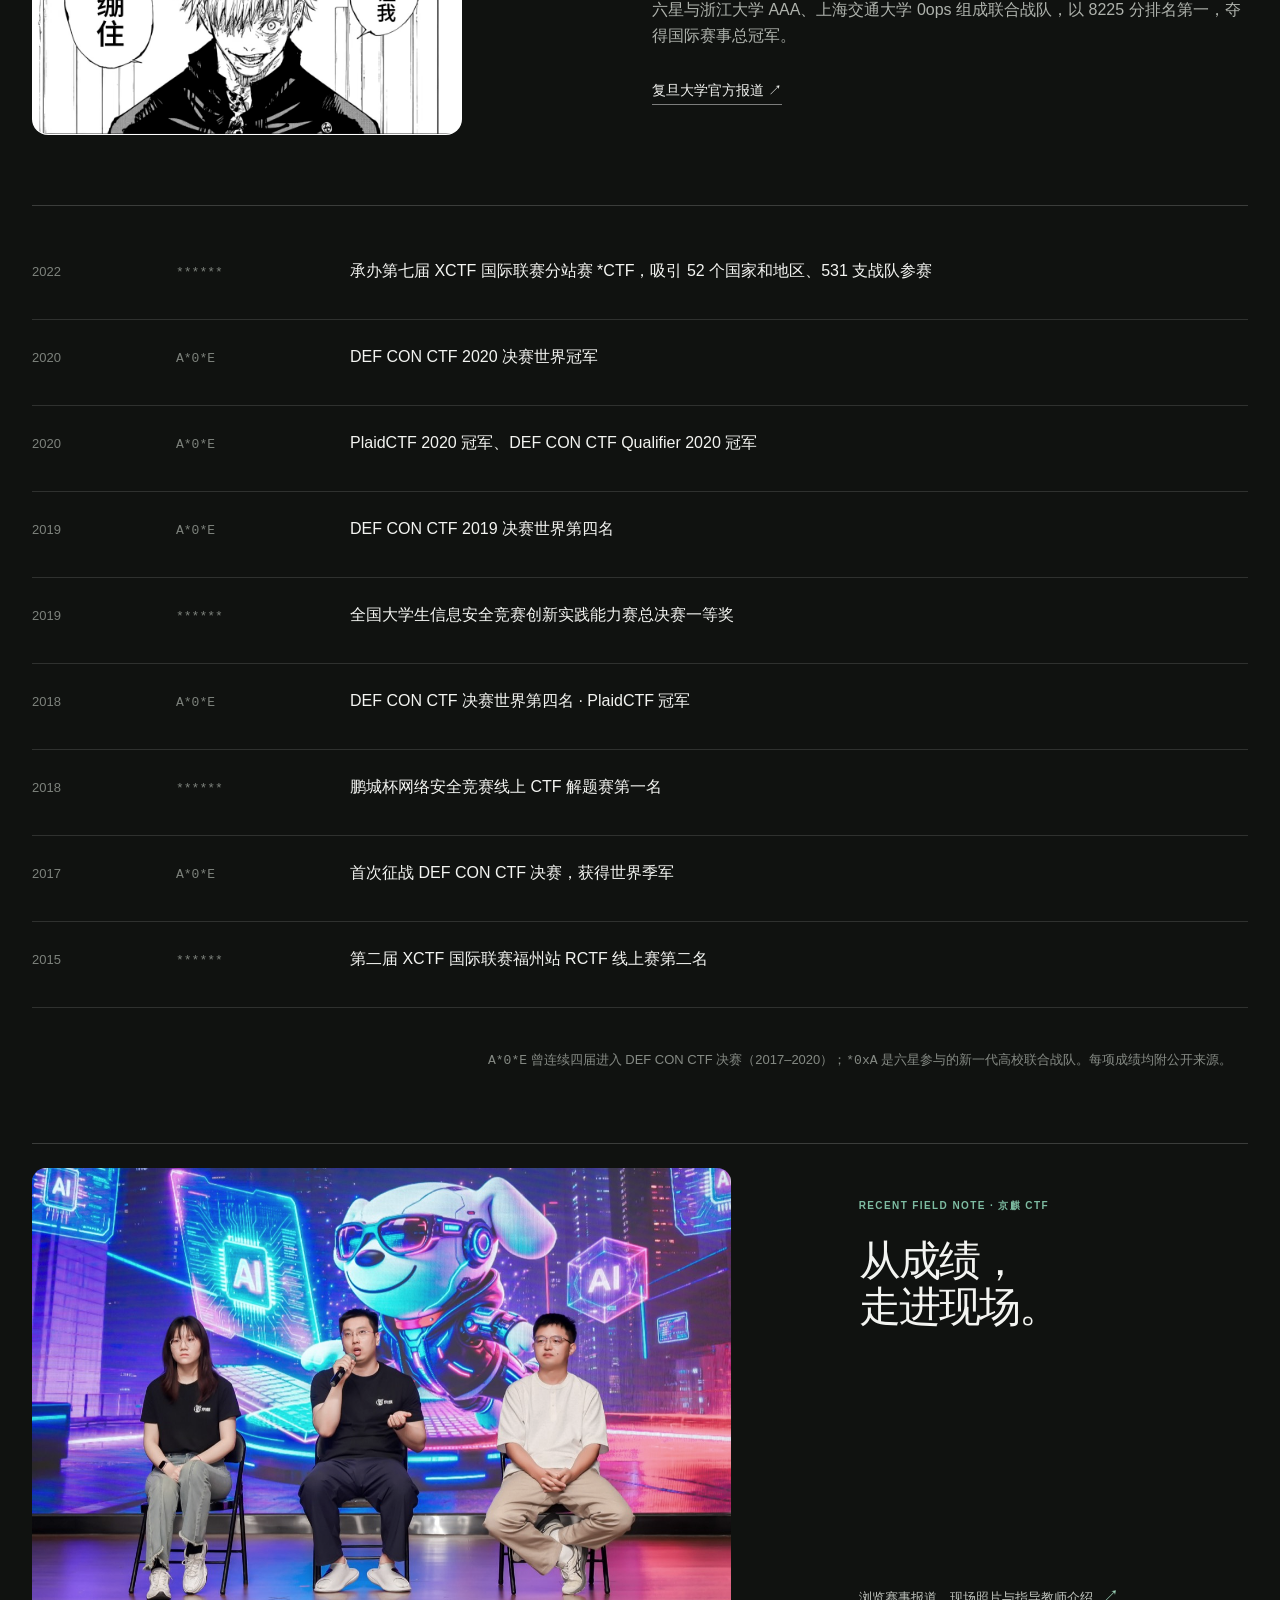
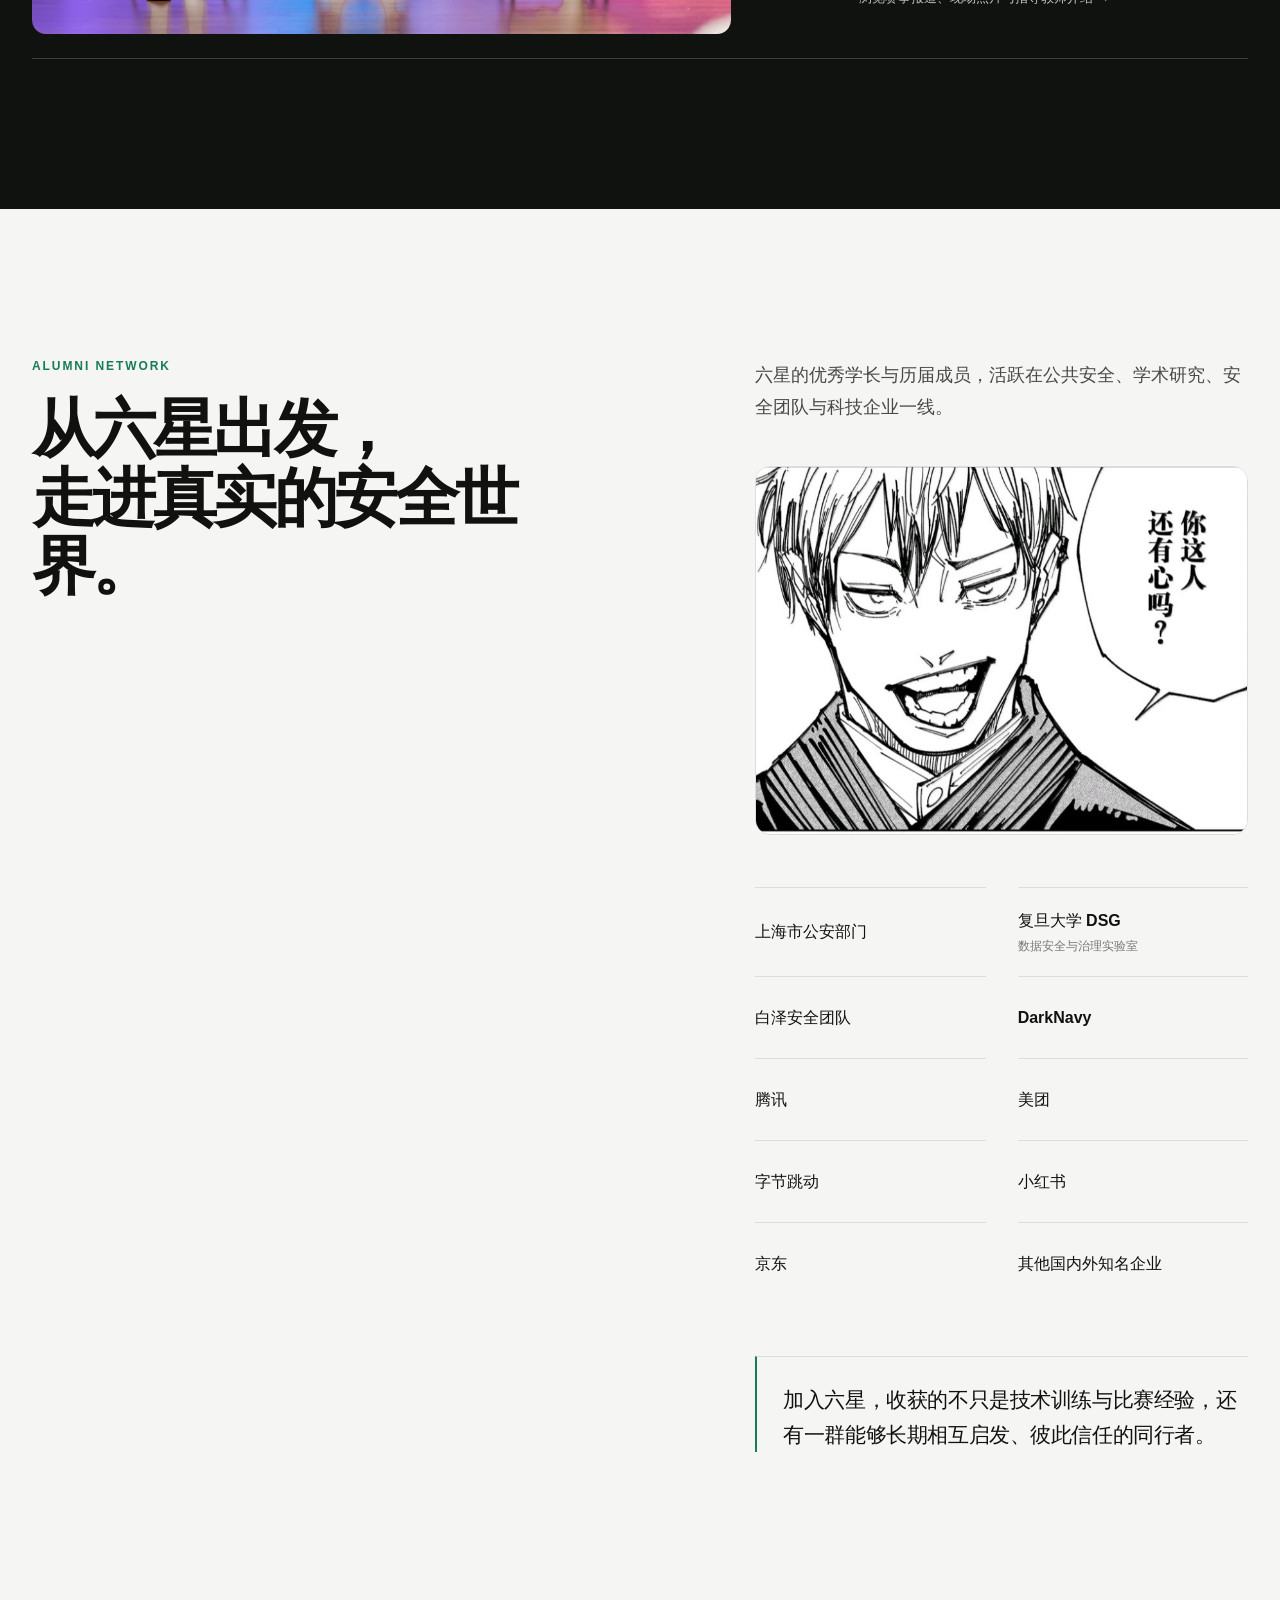
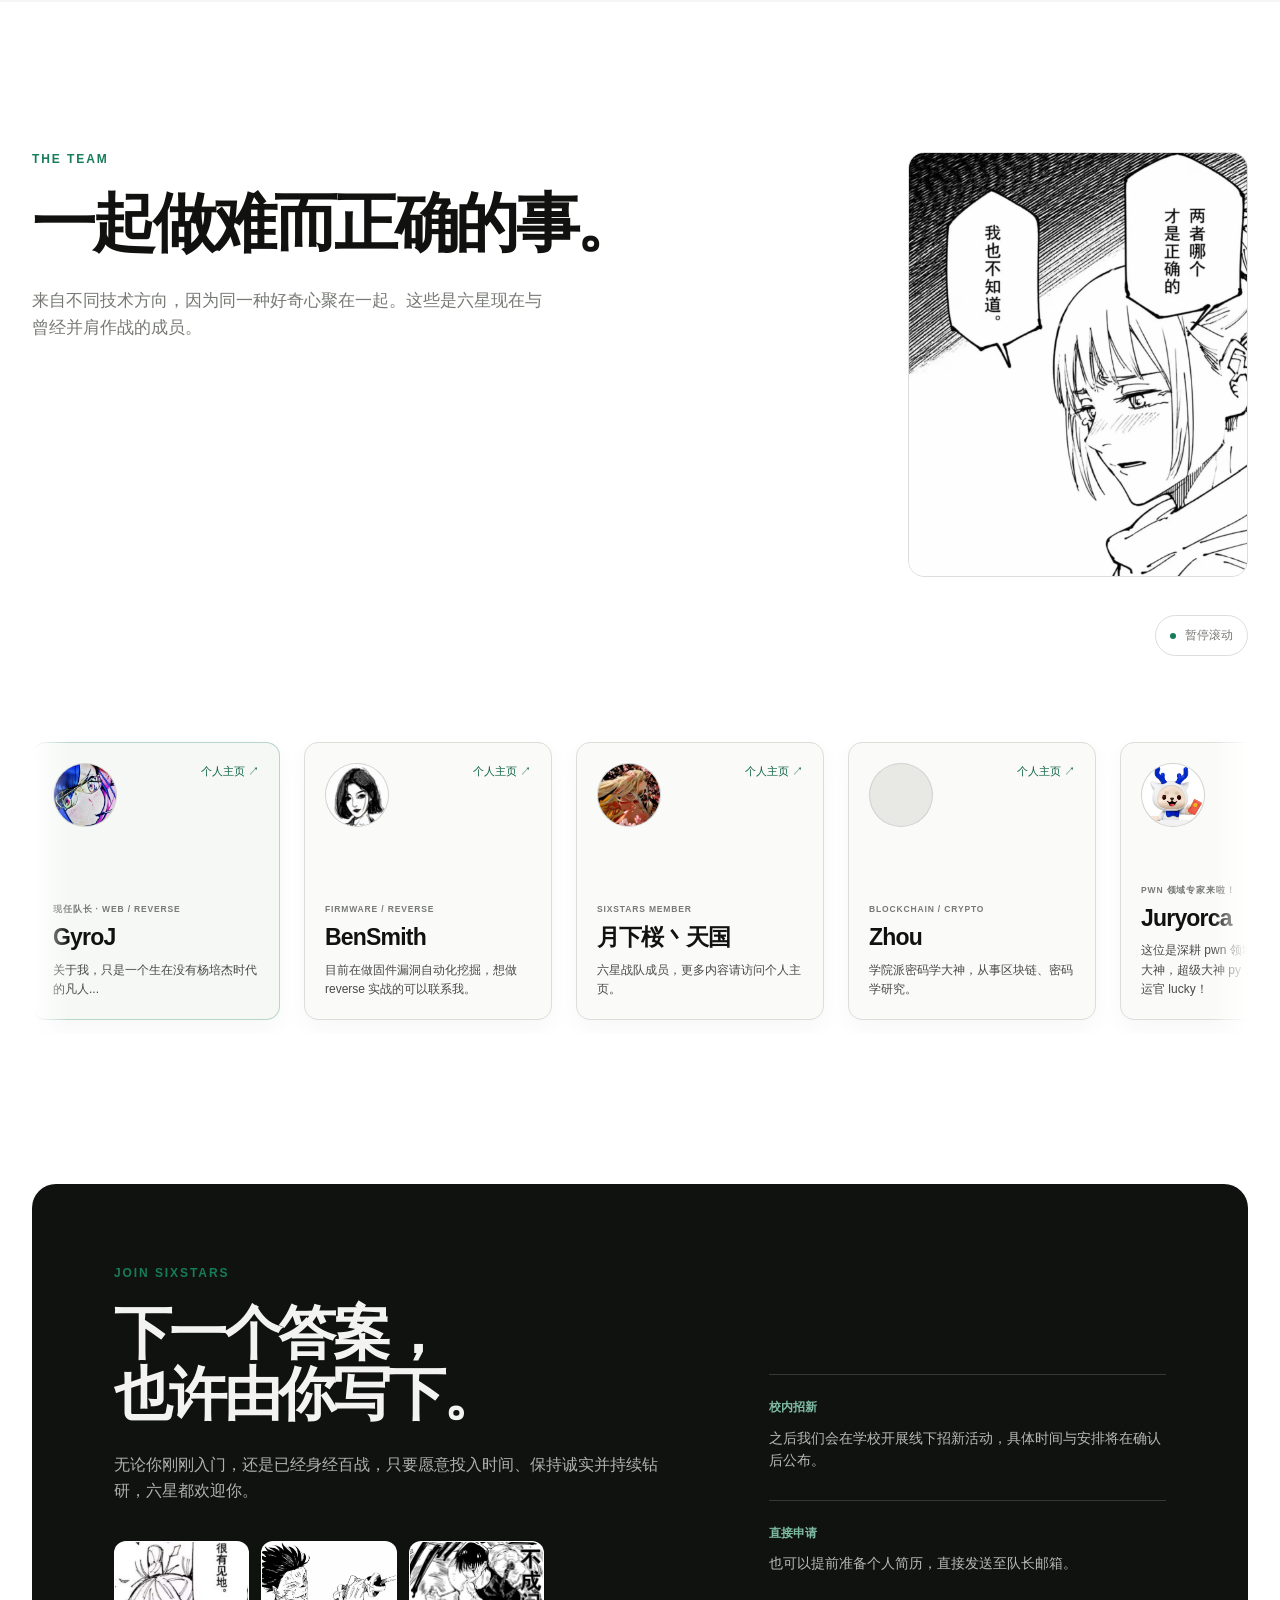
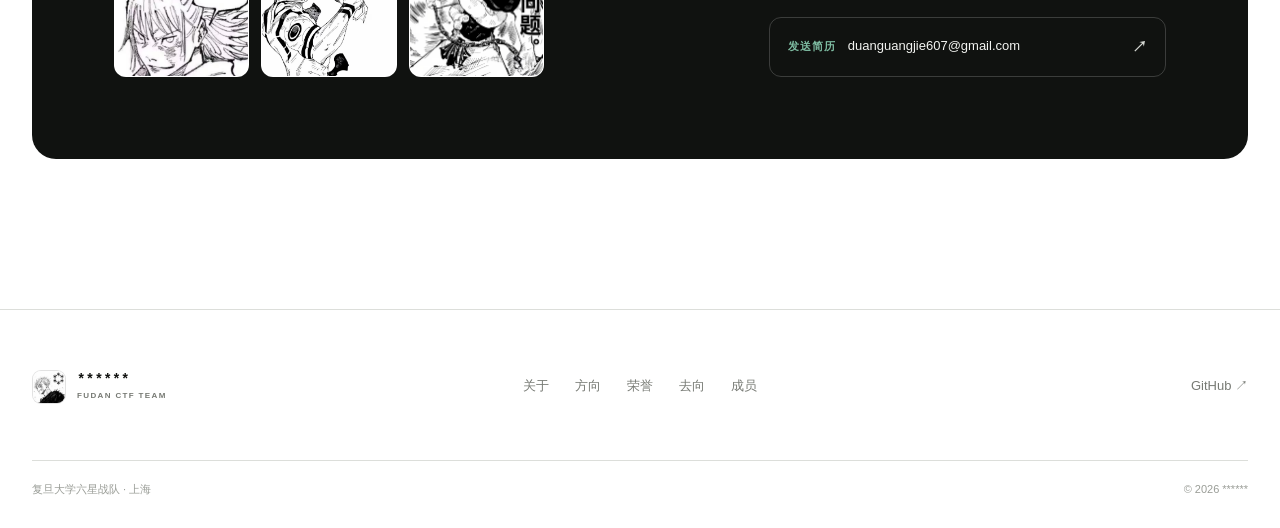
==== commit 13d4dffa: "Add Zhou team member" ====
--- a/index.html
+++ b/index.html
@@ -8,7 +8,7 @@
   <title>六星战队 ****** | 复旦大学 CTF 战队</title>
   <link rel="icon" type="image/jpeg" href="assets/sixstars-team-mark.jpg" />
   <link rel="preload" as="image" href="assets/sixstars-team-mark.jpg" />
-  <link rel="stylesheet" href="css/style.css" />
+  <link rel="stylesheet" href="css/style.css?v=7" />
 </head>
 <body>
   <a class="skip-link" href="#main">跳到主要内容</a>
@@ -288,6 +288,18 @@
             <p class="member-bio">六星战队成员，更多内容请访问个人主页。</p>
           </a>
 
+          <a class="member-profile" href="https://nerfold.github.io/" target="_blank" rel="noopener" aria-label="访问 Zhou 的个人主页">
+            <span class="member-top">
+              <span class="member-avatar">
+                <img src="assets/members/Zhou.jpg" alt="Zhou 的头像" width="640" height="640" loading="lazy" decoding="async" />
+              </span>
+              <span class="member-link">个人主页 <span aria-hidden="true">↗</span></span>
+            </span>
+            <span class="member-meta">BLOCKCHAIN / CRYPTO</span>
+            <strong>Zhou</strong>
+            <p class="member-bio">学院派密码学大神，从事区块链、密码学研究。</p>
+          </a>
+
           <a class="member-profile" href="https://juryorca.github.io" target="_blank" rel="noopener" aria-label="访问 Juryorca 的个人主页">
             <span class="member-top">
               <span class="member-avatar">
@@ -312,16 +324,16 @@
             <p class="member-bio">LunaticQuasimodo，一位高调的白客，个人主页十分精美，征婚中，有意向的自己联系。</p>
           </a>
 
-          <a class="member-profile" href="https://www.cameudis.com/" target="_blank" rel="noopener" aria-label="访问 Y2 的个人主页">
-            <span class="member-top">
-              <span class="member-avatar">
-                <img src="assets/members/yy.png" alt="Y2 的头像" width="940" height="939" loading="lazy" />
-              </span>
-              <span class="member-link">个人主页 <span aria-hidden="true">↗</span></span>
-            </span>
-            <span class="member-meta">PWN 大神 Y2 来啦！</span>
-            <strong>Y2</strong>
-            <p class="member-bio">Sixstars 的老队长，无数 fduer CTF 的引路人，真正的大神。同时是知名偶像乐团的鼓手 sama。</p>
+          <a class="member-profile member-profile--long-name" href="https://www.cameudis.com/" target="_blank" rel="noopener" aria-label="访问 Y²（a.k.a cameudis）的个人主页">
+            <span class="member-top">
+              <span class="member-avatar">
+                <img src="https://cravatar.cn/avatar/beabff28b12f84d9123495dcbadd8d0d?s=160&amp;d=404" data-fallback-src="assets/members/yy.png" alt="Y²（a.k.a cameudis）的邮箱托管头像" width="160" height="160" loading="lazy" decoding="async" referrerpolicy="no-referrer" />
+              </span>
+              <span class="member-link">个人主页 <span aria-hidden="true">↗</span></span>
+            </span>
+            <span class="member-meta">cameudis@gmail.com</span>
+            <strong>Y² <small>(a.k.a cameudis)</small></strong>
+            <p class="member-bio">希望大家都能找到乐趣，没有乐趣的 CTF 和人生都没有意义。</p>
           </a>
 
           <a class="member-profile" href="https://www.cnblogs.com/Hencecho" target="_blank" rel="noopener" aria-label="访问 Hencecho 的个人主页">
@@ -415,6 +427,6 @@
     </div>
   </footer>
 
-  <script src="js/script.js"></script>
+  <script src="js/script.js?v=2"></script>
 </body>
 </html>
--- a/css/style.css
+++ b/css/style.css
@@ -997,6 +997,15 @@
   letter-spacing: -0.045em;
 }
 
+.member-profile strong small {
+  display: block;
+  margin-top: 3px;
+  color: var(--muted);
+  font-size: 11px;
+  font-weight: 520;
+  letter-spacing: 0;
+}
+
 .member-link {
   color: var(--accent-dark);
   font-size: 11px;
@@ -1043,13 +1052,15 @@
 .join-artwork-row {
   width: min(100%, 430px);
   margin-top: 38px;
-  display: grid;
-  grid-template-columns: repeat(3, minmax(0, 1fr));
+  display: flex;
+  flex-wrap: nowrap;
   gap: 12px;
 }
 
 .join-artwork {
-  width: 100%;
+  flex: 1 1 0;
+  width: auto;
+  min-width: 0;
   margin: 0;
   overflow: hidden;
   border: 1px solid rgba(255, 255, 255, 0.16);
@@ -1546,7 +1557,9 @@
   }
 
   .join-artwork {
-    width: 100%;
+    flex: 1 1 0;
+    width: auto;
+    min-width: 0;
     margin: 0;
   }
 
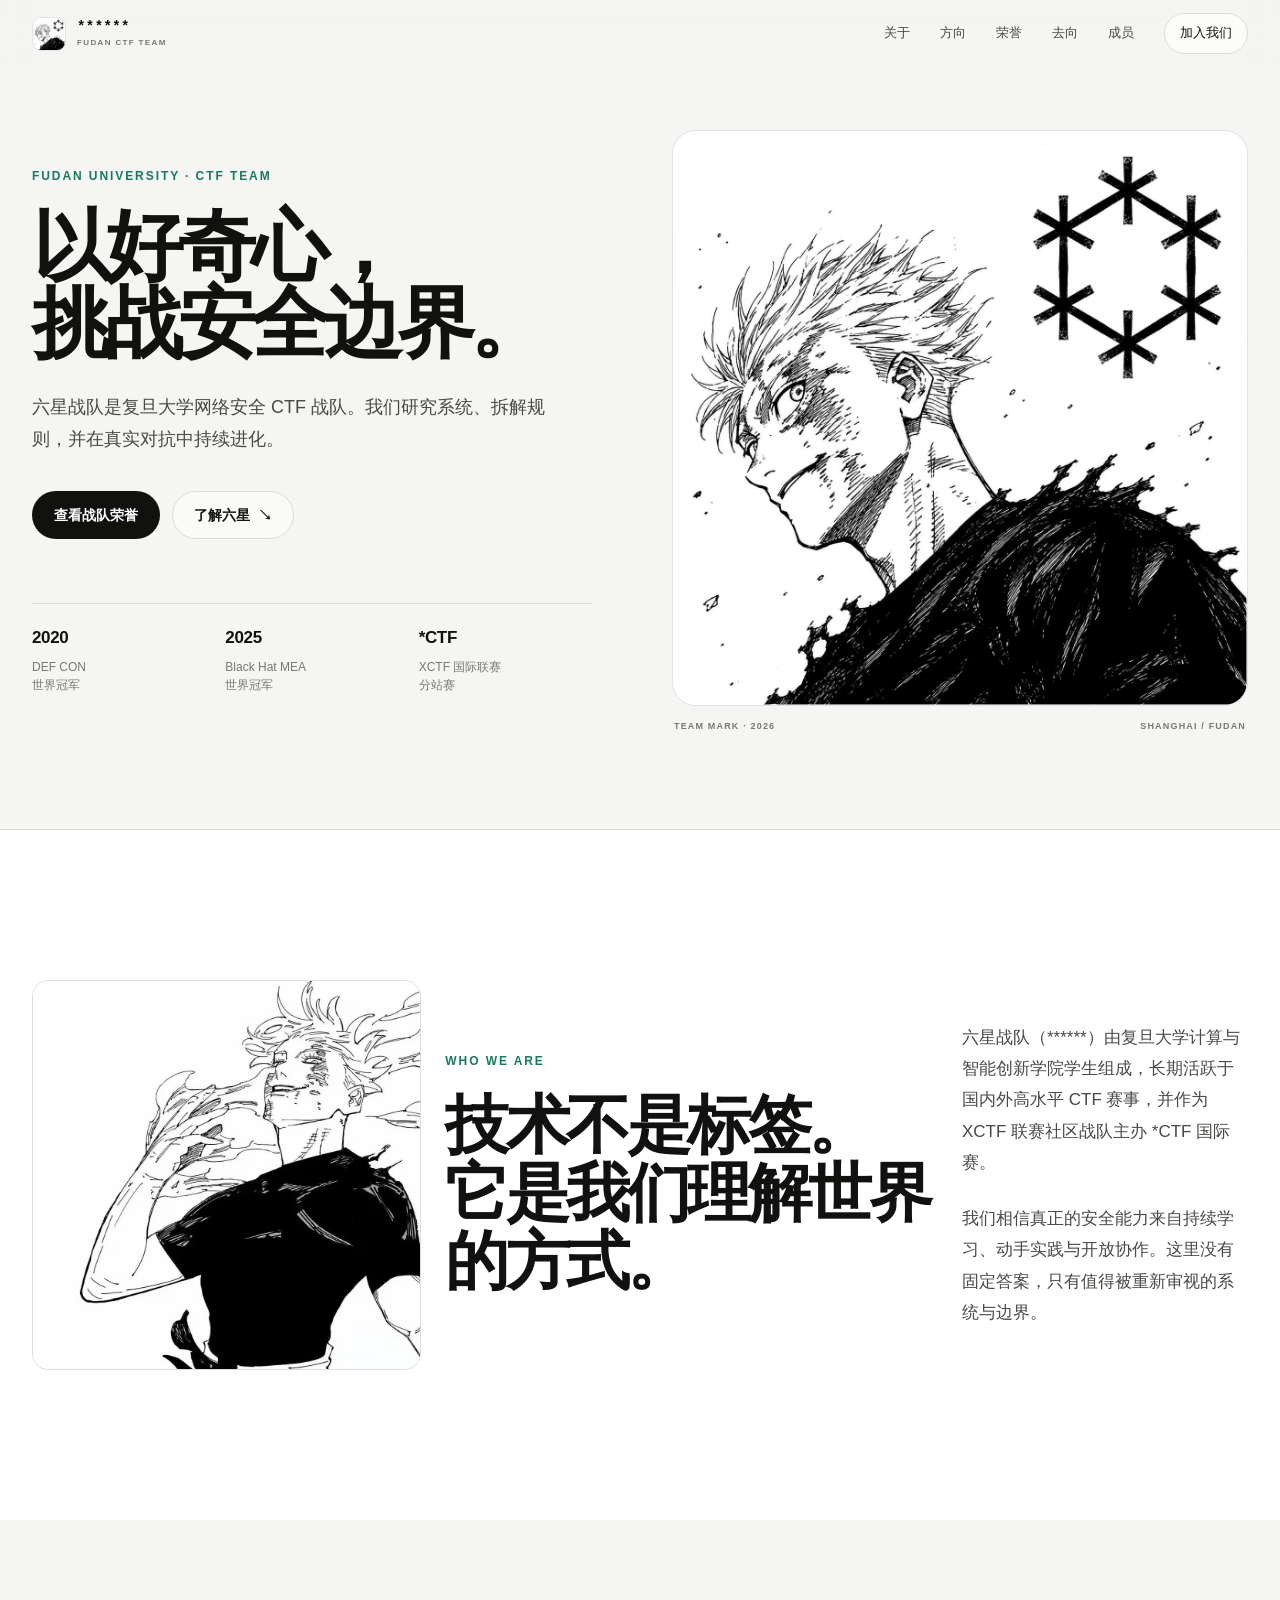
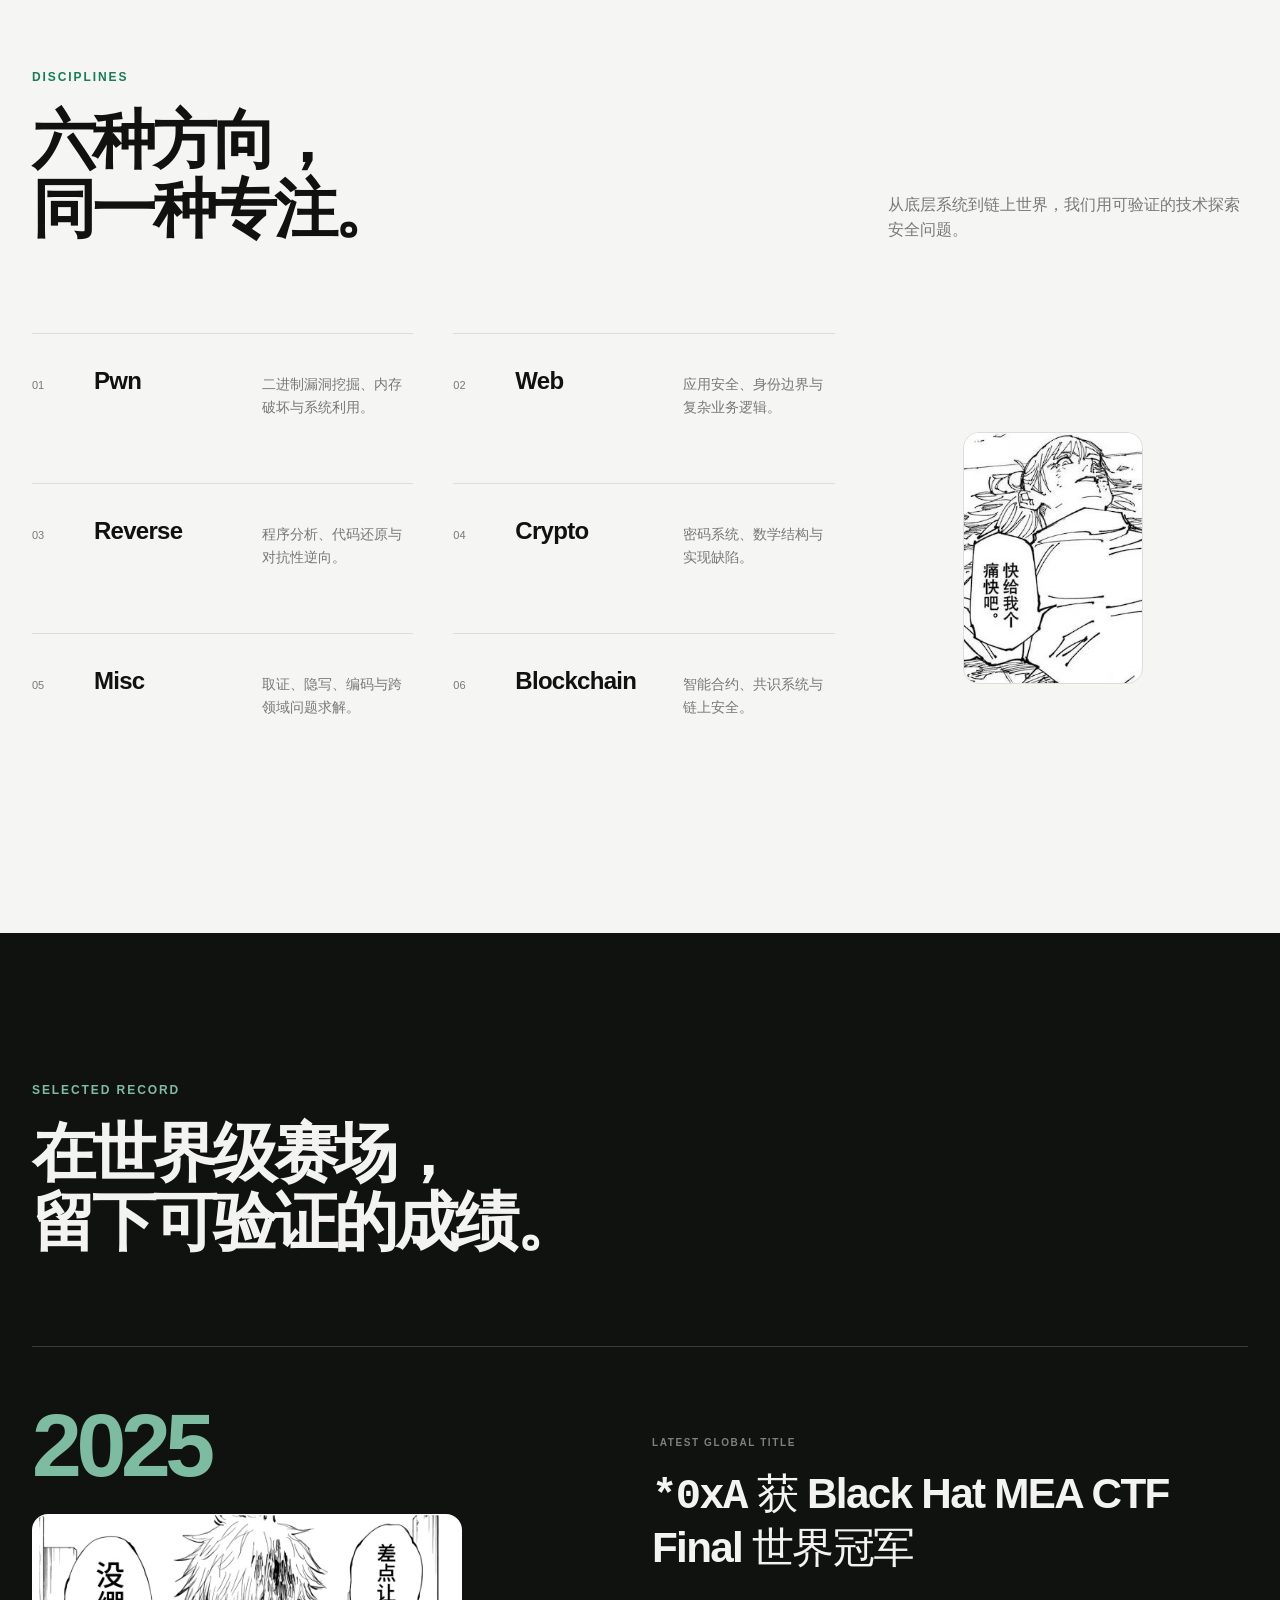
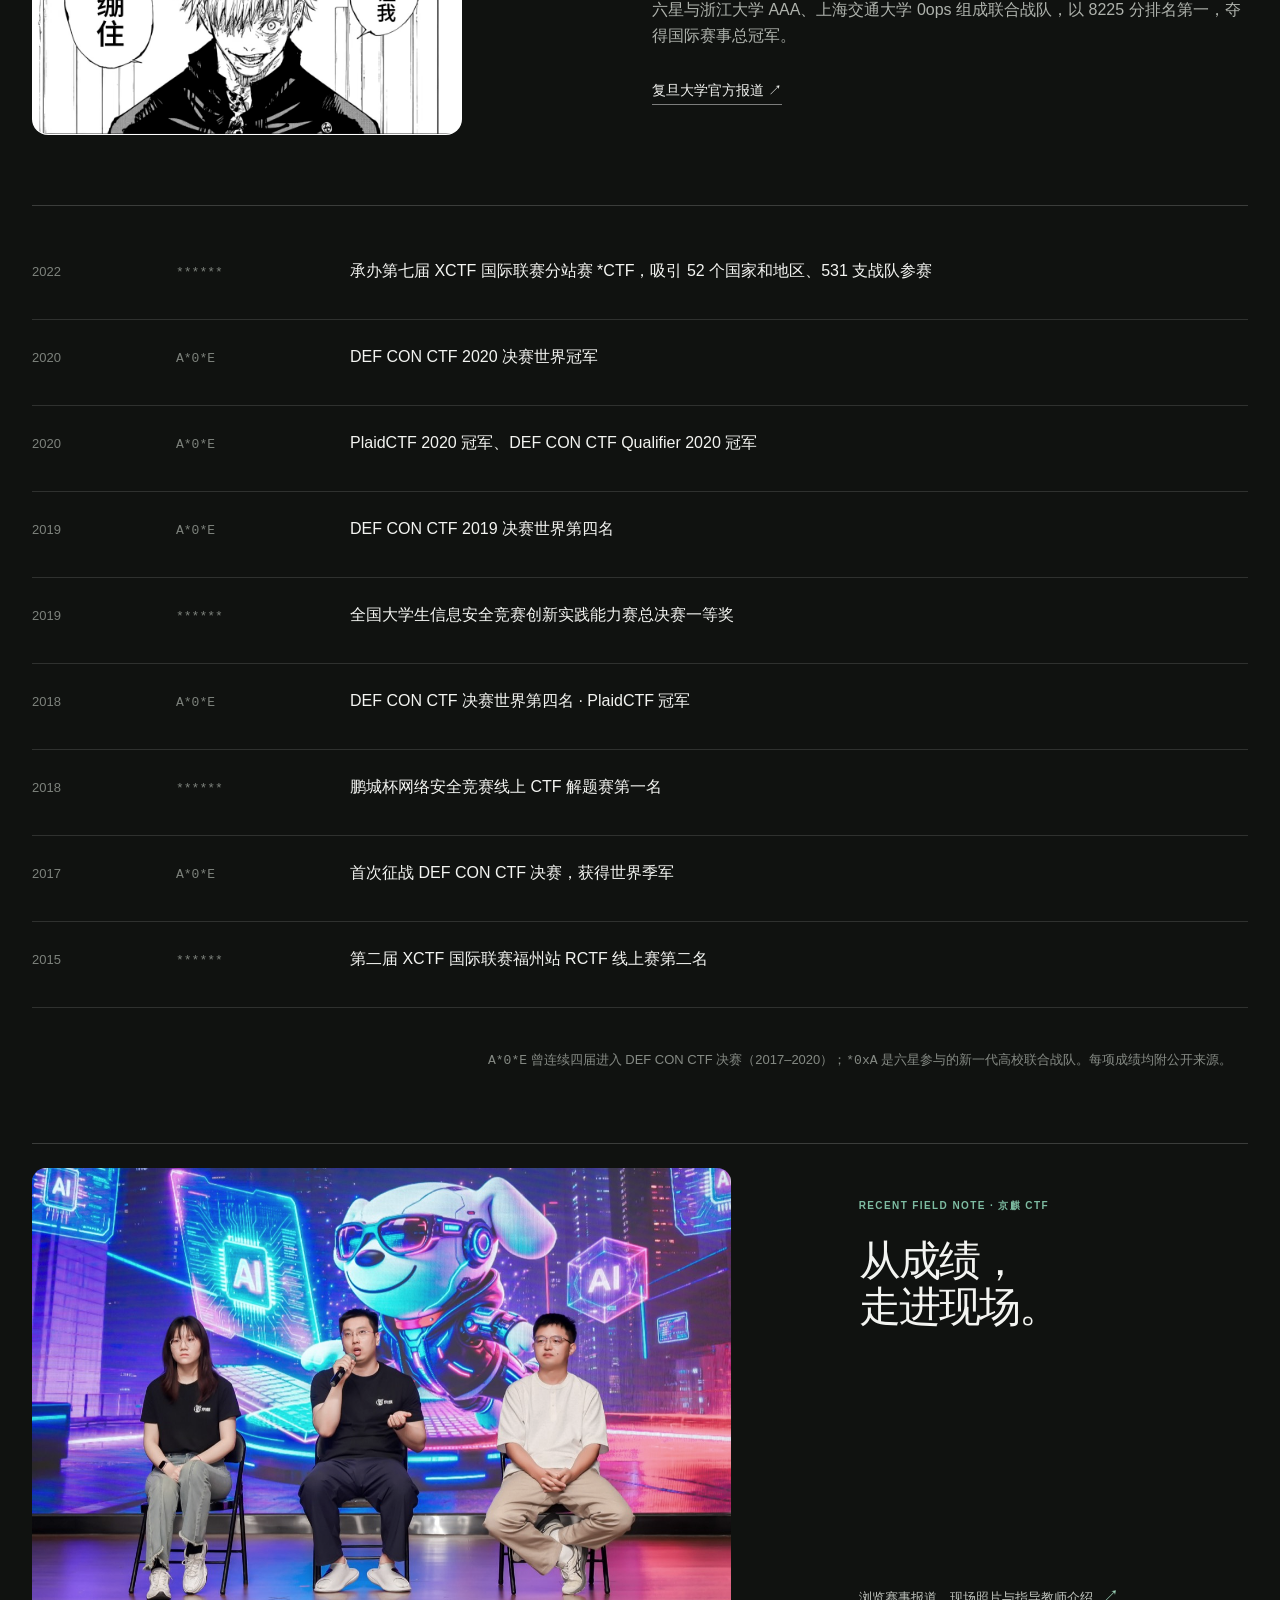
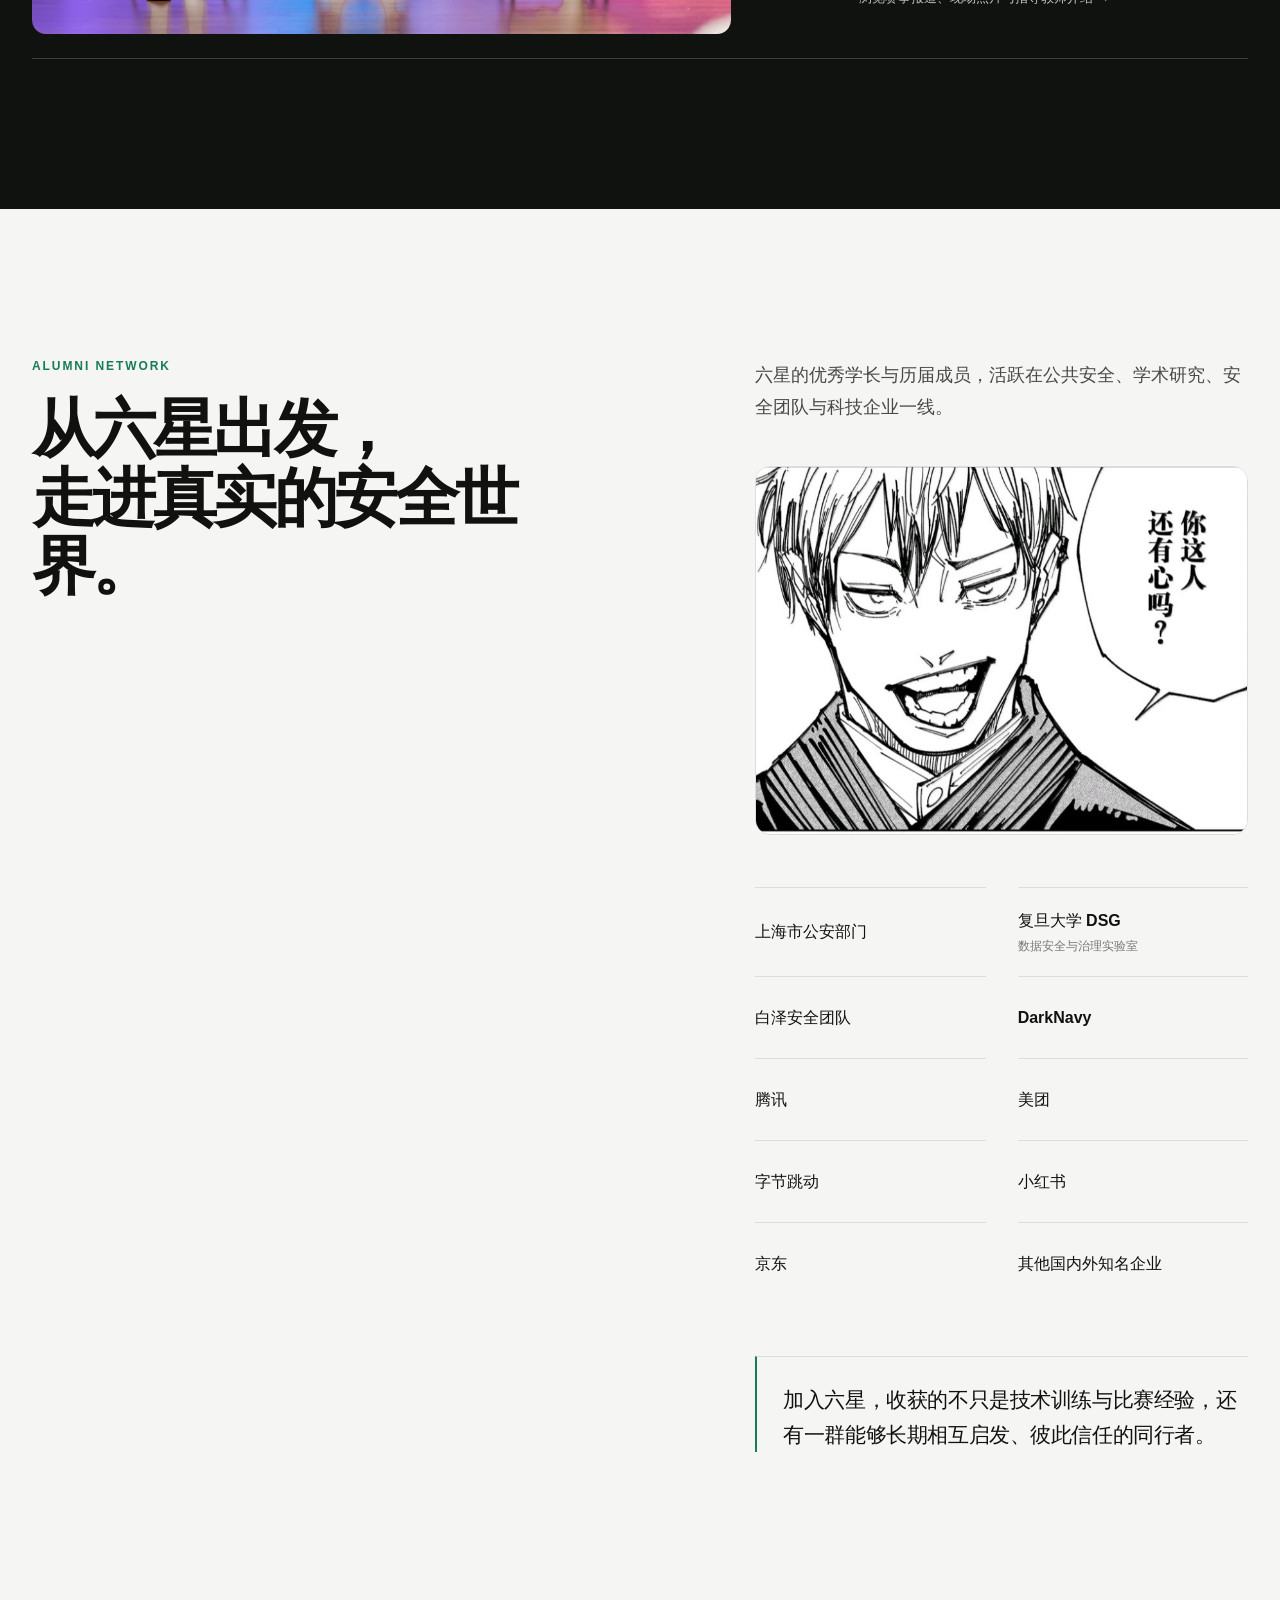
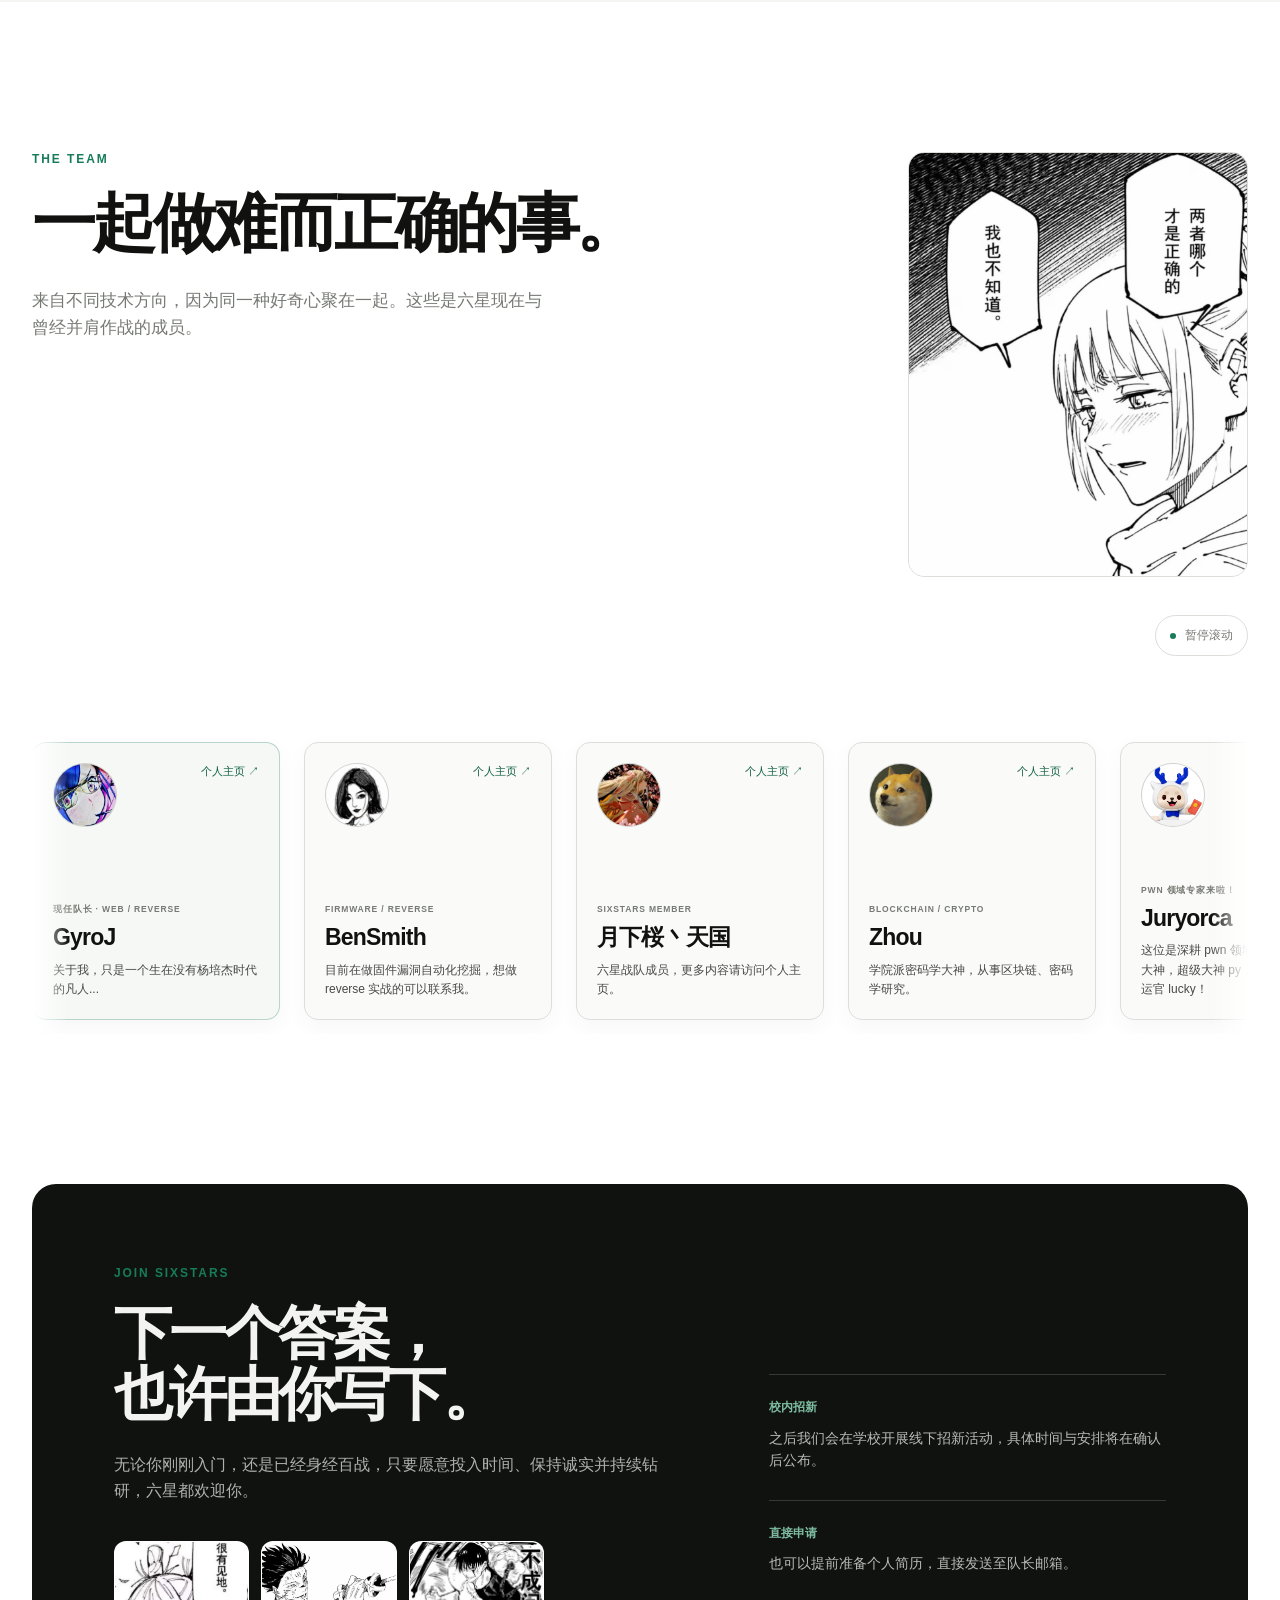
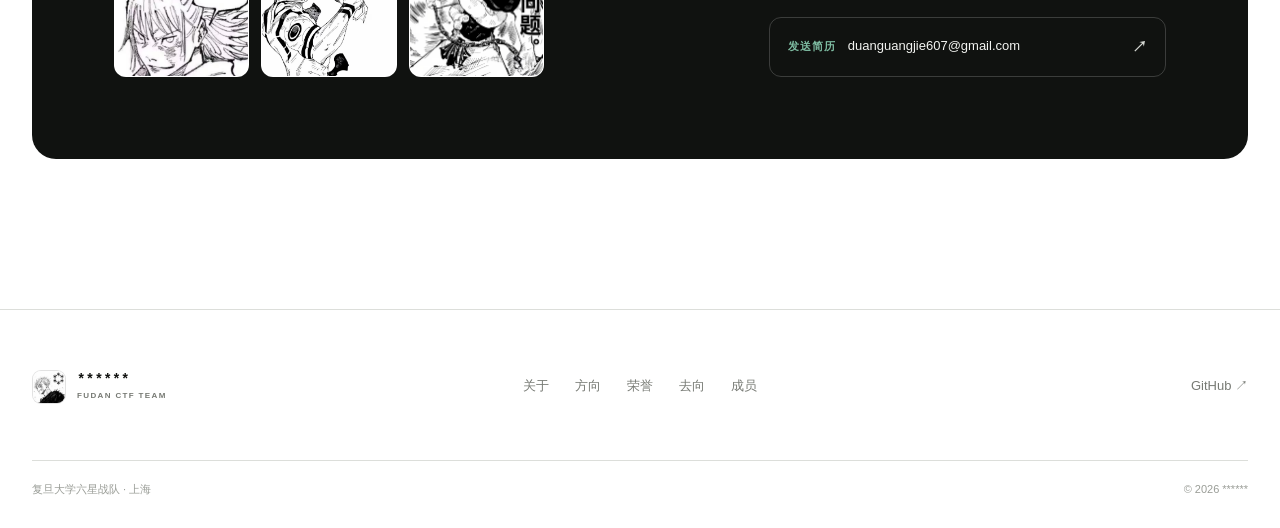
==== commit 43fc346a: "Update college name" ====
--- a/index.html
+++ b/index.html
@@ -87,7 +87,7 @@
           <img src="assets/editorial/focus.jpg?v=1" alt="" width="1004" height="1004" loading="lazy" decoding="async" />
         </figure>
         <div class="statement-body reveal">
-          <p>六星战队（******）由复旦大学计算机科学技术学院学生组成，长期活跃于国内外高水平 CTF 赛事，并作为 XCTF 联赛社区战队主办 *CTF 国际赛。</p>
+          <p>六星战队（******）由复旦大学计算与智能创新学院学生组成，长期活跃于国内外高水平 CTF 赛事，并作为 XCTF 联赛社区战队主办 *CTF 国际赛。</p>
           <p>我们相信真正的安全能力来自持续学习、动手实践与开放协作。这里没有固定答案，只有值得被重新审视的系统与边界。</p>
         </div>
       </div>
